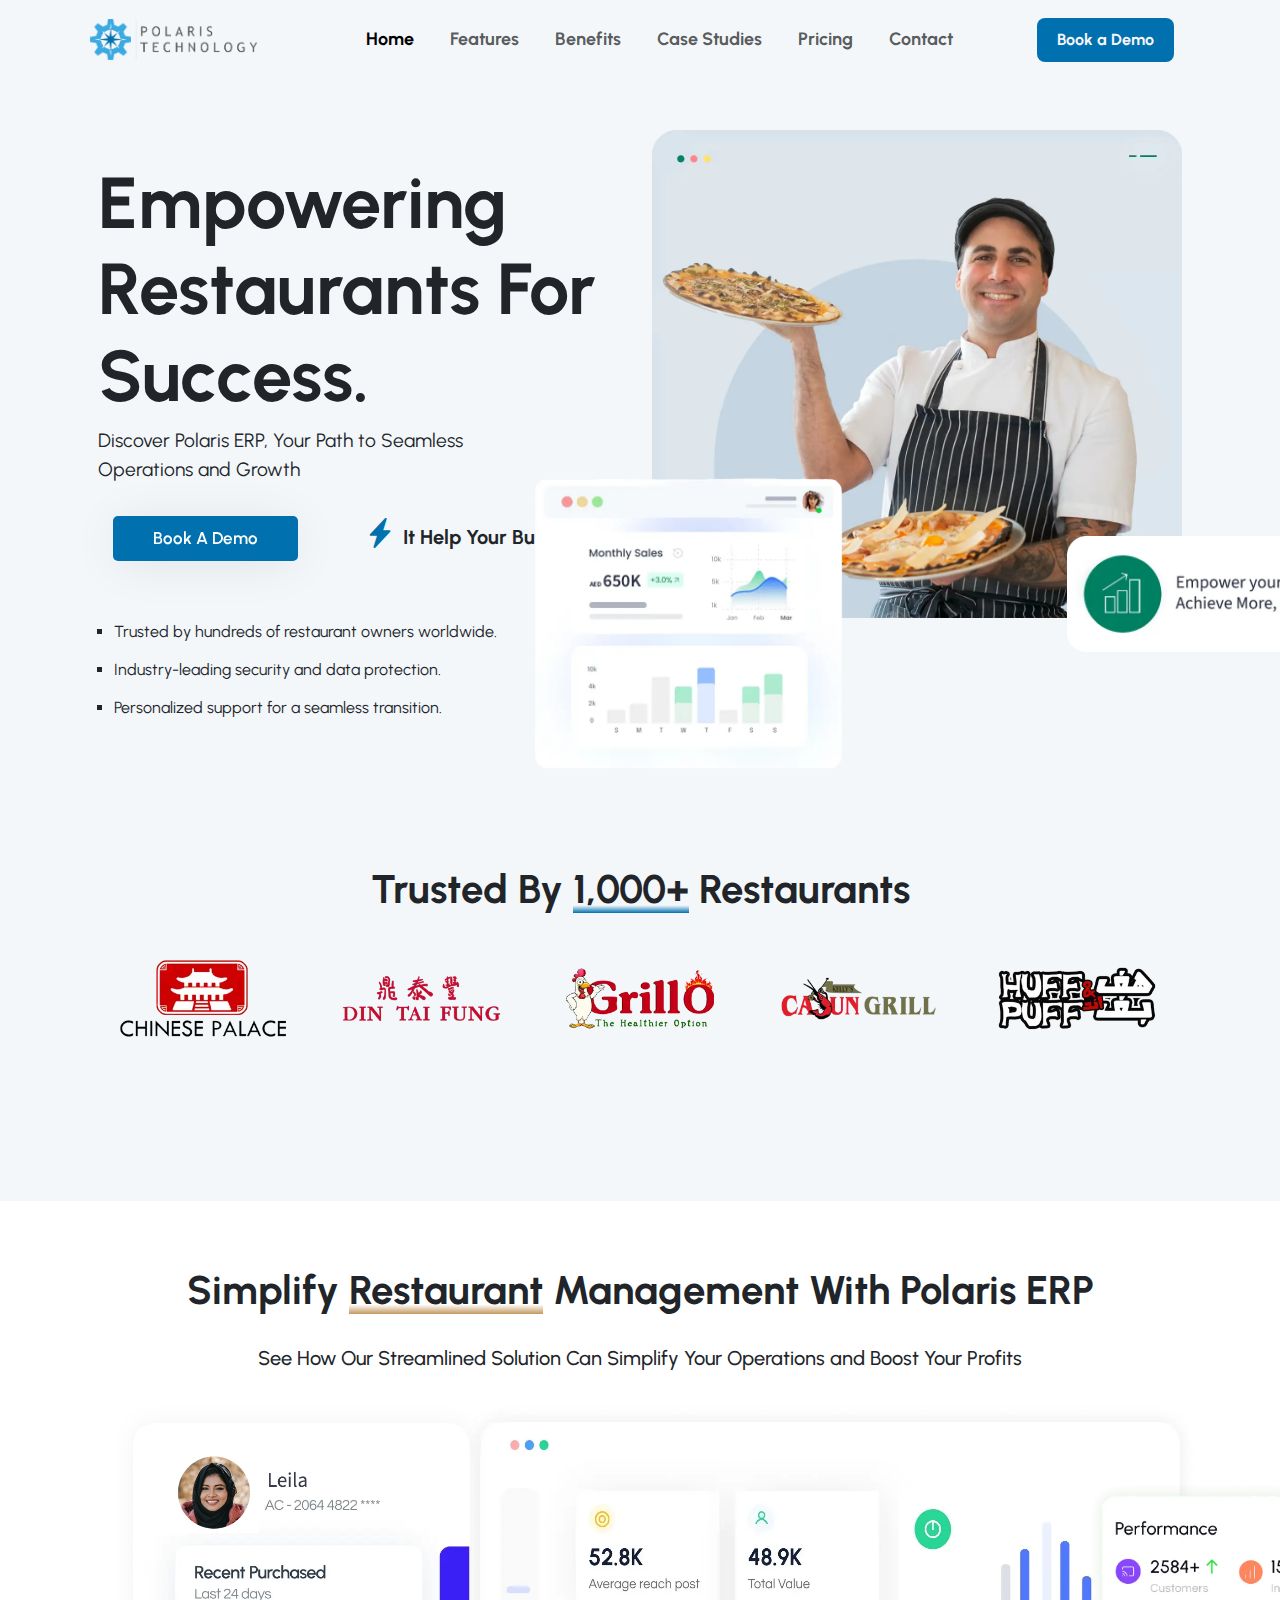
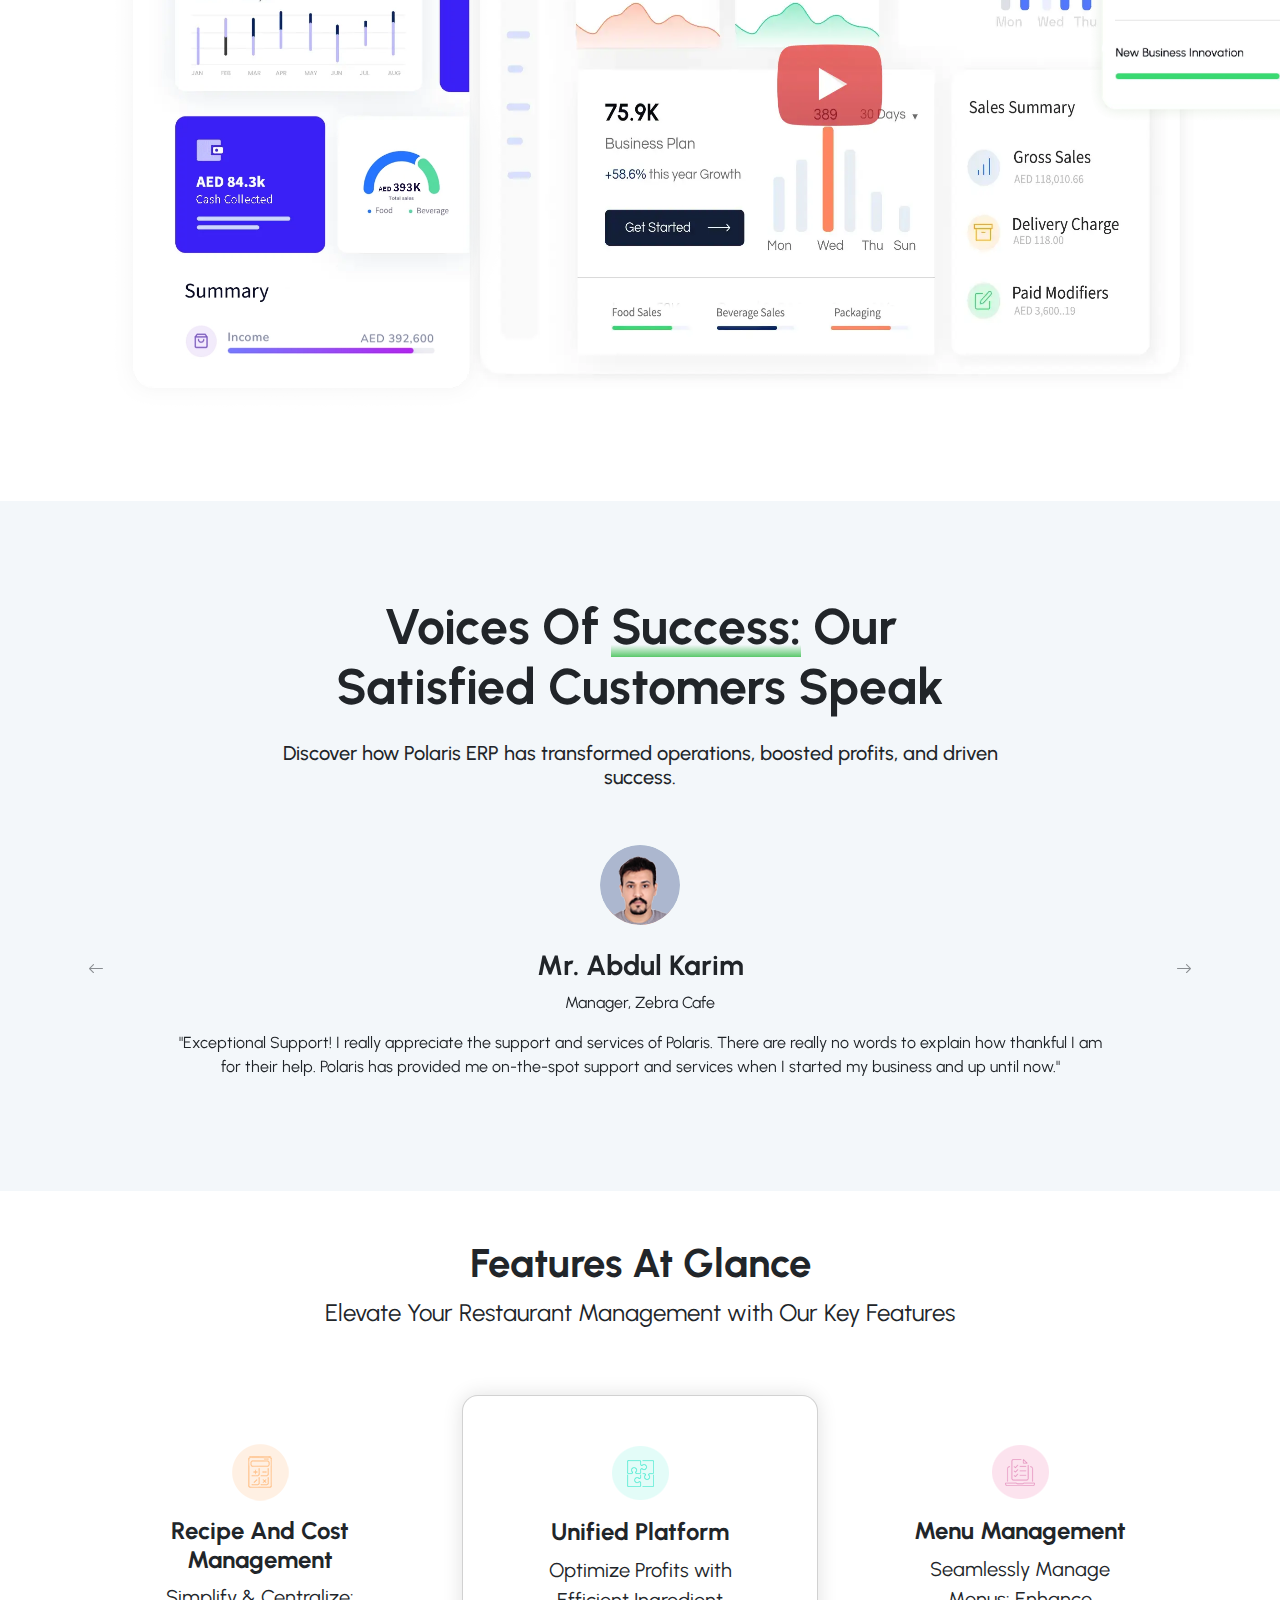
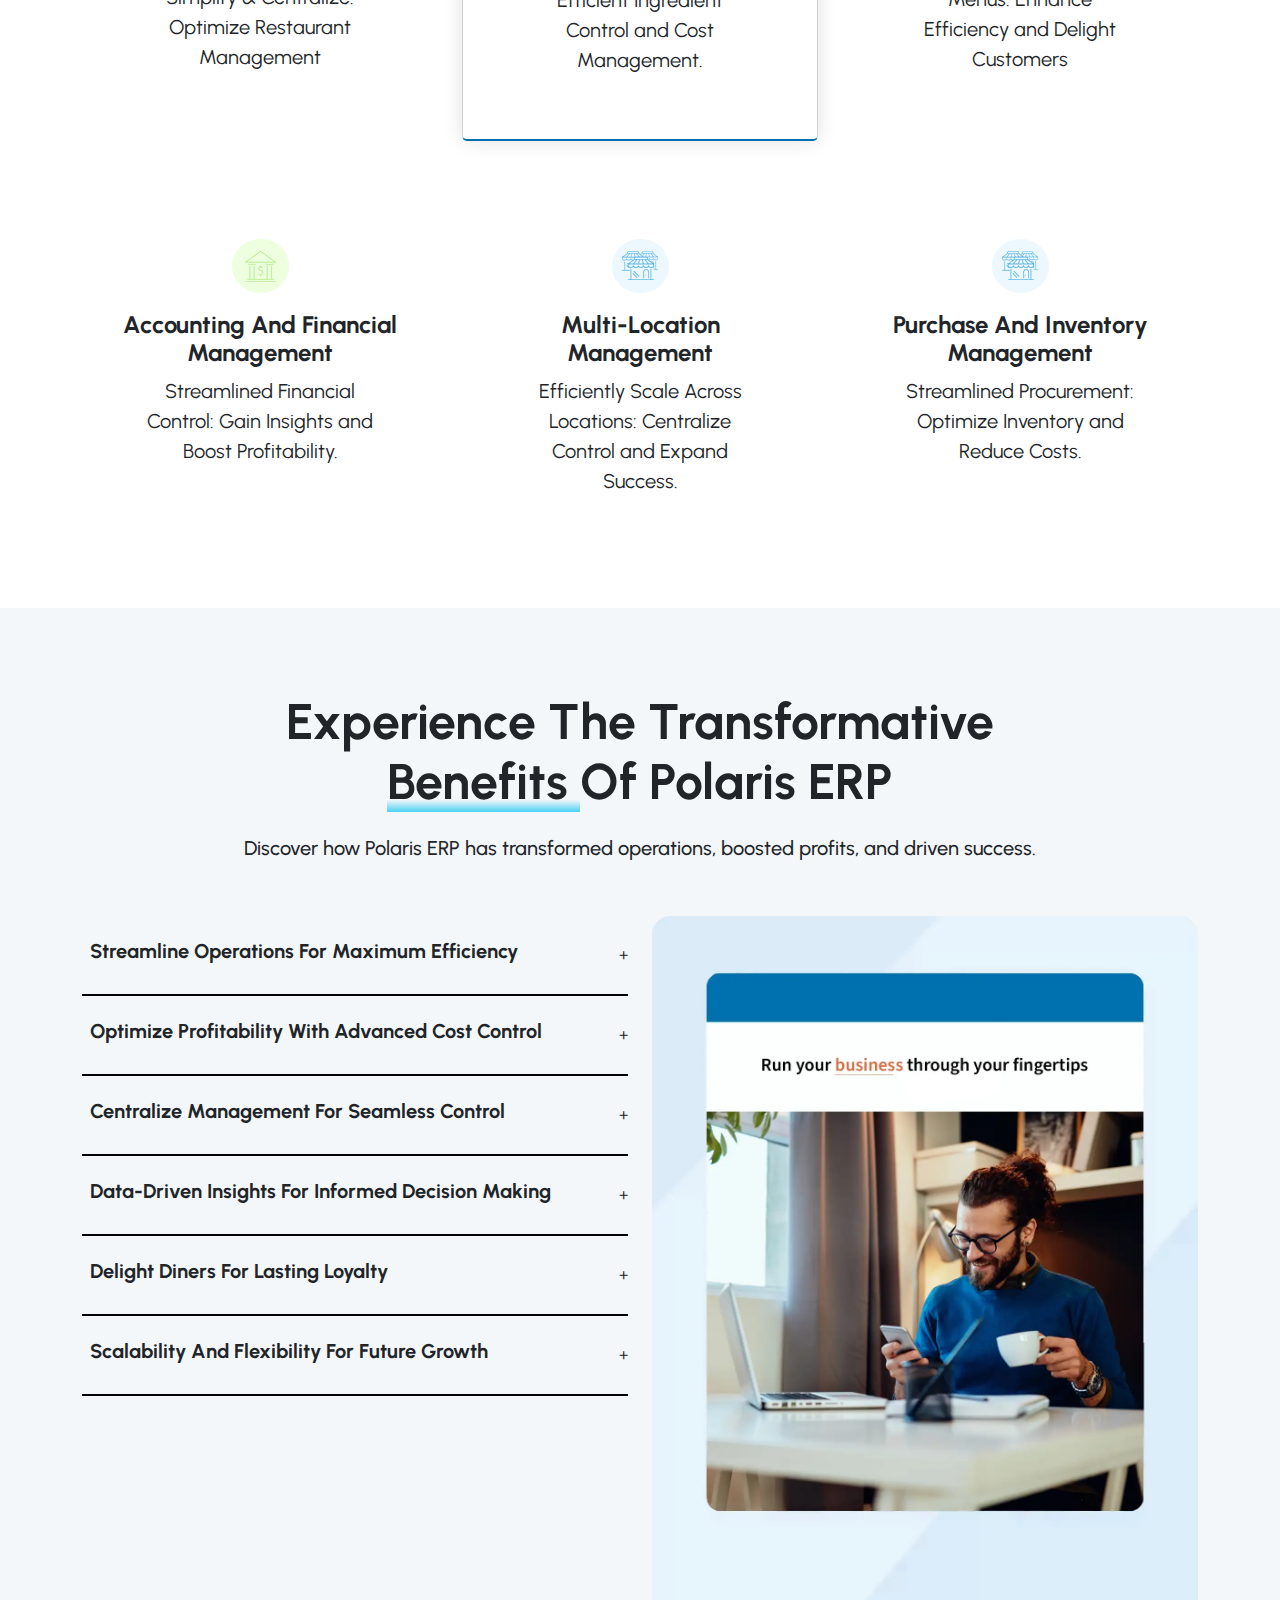
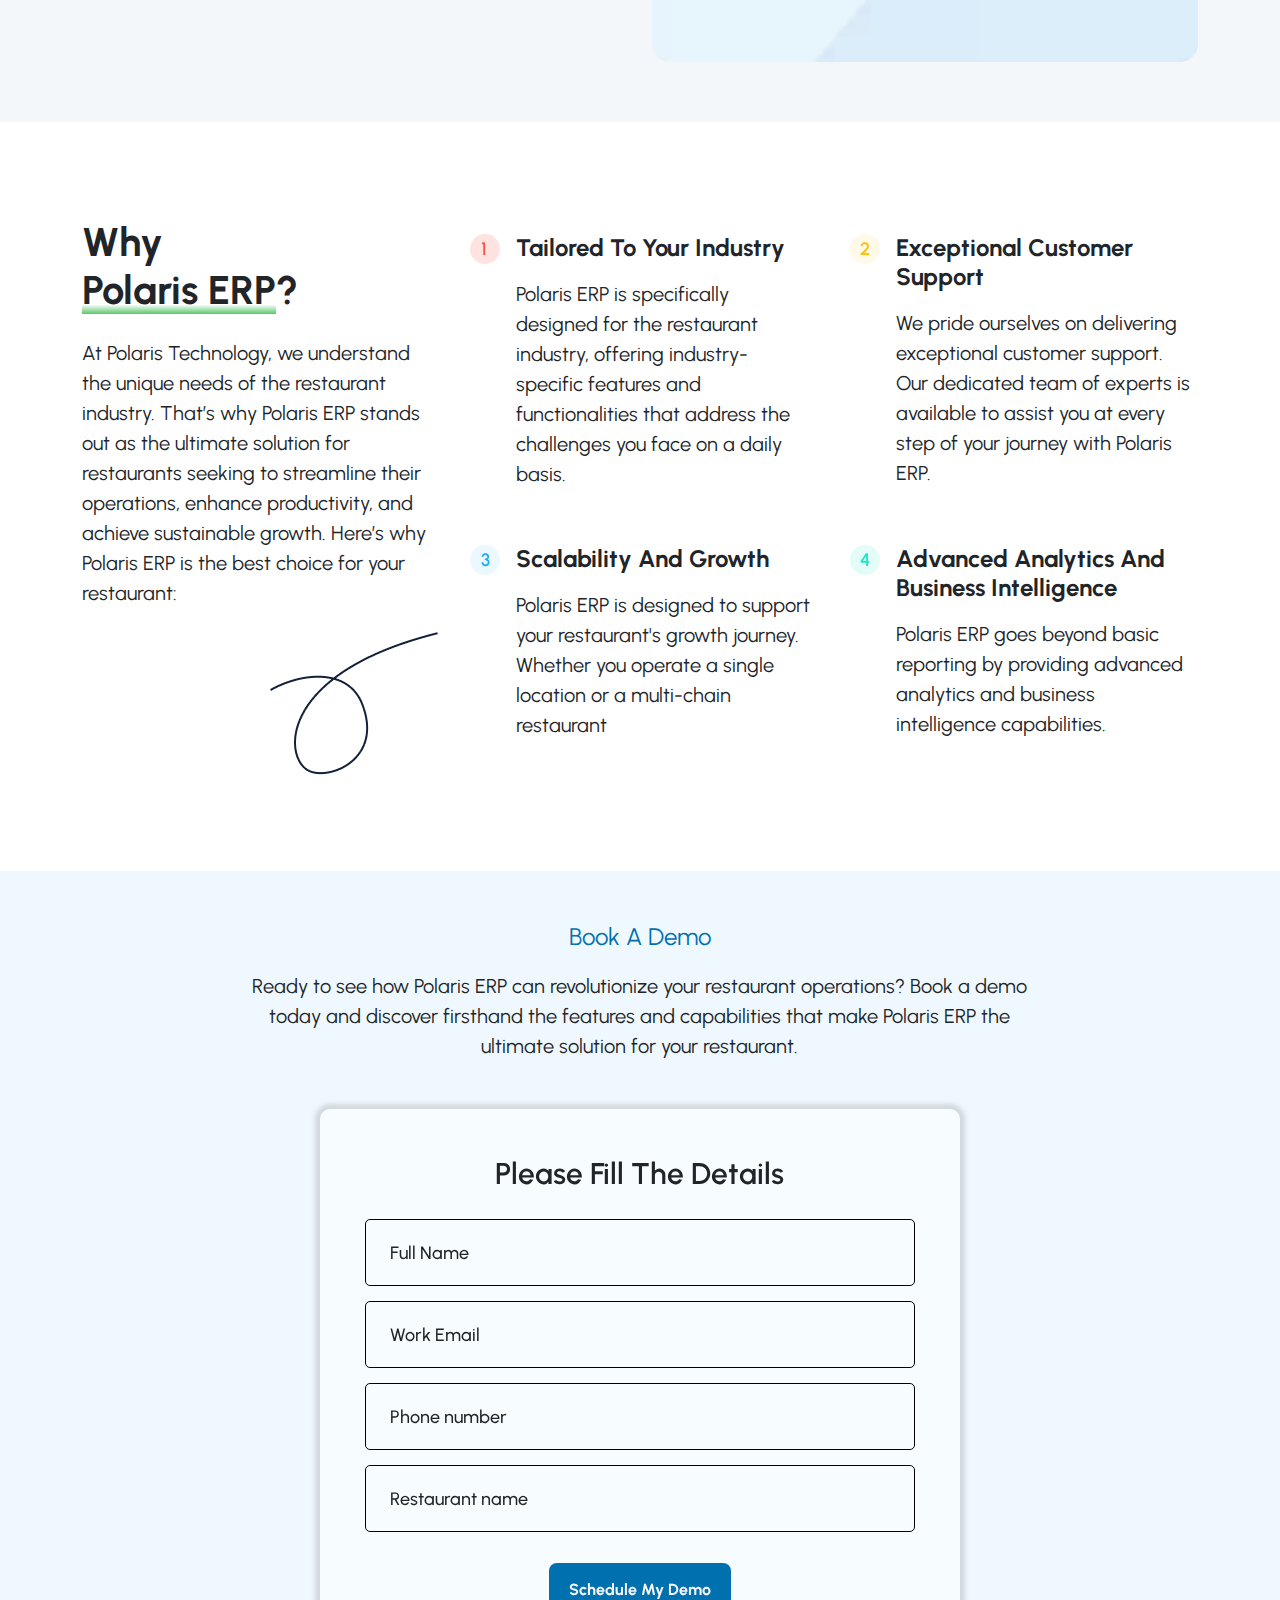
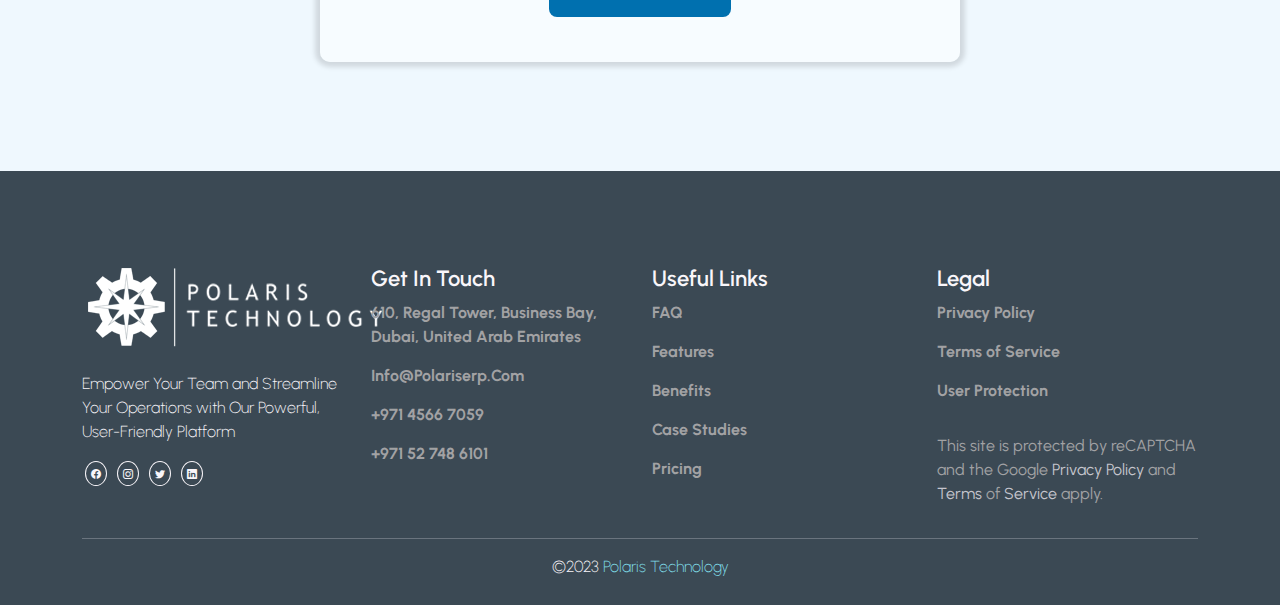
==== Index.html @ a4cfbbc4 "contact sectiom styled" ====
<!DOCTYPE html>
<html lang="en">
  <head>
    <meta charset="UTF-8" />
    <meta name="viewport" content="width=device-width, initial-scale=1.0" />
    <title>Polaris Technology</title>

    <!-- style css -->
    <link rel="stylesheet" href="css/style.css" />
  </head>
  <body>

    <div id="preloader">
      <div id="loader"></div>
    </div>
    <!-- Navbar placeholder -->
    <div id="navbar" class="sticky-top"></div>

    <!-- Home page contenct -->

    <!-- ------------------- Hero Section------------------------------ -->
    <!-- <h1 id="a475px">475px</h1>
    <h1 id="a640px">640px</h1>
    <h1 id="768px">768px</h1>
    <h1 id="1024px">1024px</h1>
    <h1 id="1288px">1288px</h1>
    <h1 id="1536px">1536px</h1> -->


    <div class="here-section">
      <div class="container">
        <div class="row p-3">
          <div class="col-sm-12 col-md-12 col-xl-6 ">
            <h1>Empowering Restaurants For Success.</h1>
            <p>
              Discover Polaris ERP, Your Path to Seamless Operations and Growth
            </p>
            <span class="hero-btn">
              <a href="/contact.html" class="btn1 btn-bottom" data-hover="Book A Demo">Book A Demo</a>
              <span
                ><i class="bi bi-lightning-charge-fill ms-5 m-2"></i
                ><span class="fw-bold fs-5">It Help Your Business</span>
              </span>
            </span>
            <ul class="hero-list">
              <li>Trusted by hundreds of restaurant owners worldwide.</li>
              <li>Industry-leading security and data protection.</li>
              <li>Personalized support for a seamless transition.</li>
            </ul>
          </div>
          <div class="col-sm-12  col-md-12 col-xl-6 position-relative">
            <span>
              <img
              id="main-hero-img"
                class="img-fluid move-on-hover-left"
                src="images/Home/home-man-arab-2-polaris.webp"
                alt="home-man-arab-2-polaris.webp"
              />
              <img
                id="sales-dashboard-img"
                class="d-none d-sm-block   move-on-hover-top"
                src="images//Home/home-page-main-slide-sales-dashbaord-polaris-technology.webp"
                alt="home-page-main-slide-sales-dashbaord-polaris-technology.webp"
              />
              <img
                id="home-page-main-slide-message"
                class="d-none d-sm-block   move-on-hover-top"
                src="/images/Home/home-page-main-slide-message-1-polaris-technology.webp"
                alt=""
              />
            </span>
          </div>
        </div>
        <!-- ------------------- HERO SECTION END------------------------------ -->

        <!-- --------------------TRUSTED BY SECTION------------------------------- -->
        <div class="container mt-5  trustedby-section">
          <div class="row mt-5">
            <h3 class="text-center fs-1 fw-bold">
              Trusted By <span class="brush-paint-blue">1,000+</span>  Restaurants
            </h3>
            <div class="container">
              <div class="partnered-section">
                <div class="partnered-images">
                  <img
                    class="partnered-image"
                    src="images/Home/chinese-palace-logo.webp"
                    alt="Image 1"
                  />
                  <img
                    class="partnered-image"
                    src="images/Home/din-tai-fung-logo.webp"
                    alt="Image 2"
                  />
                  <img
                    class="partnered-image"
                    src="images/Home/grillo-logo.webp"
                    alt="Image 3"
                  />
                  <img
                    class="partnered-image"
                    src="images/Home/kelly-cajun-logo-1.webp"
                    alt="Image 4"
                  />
                  <img
                    class="partnered-image"
                    src="images/Home/huffnpuff-logo.webp"
                    alt="Image 5"
                  />
                  <img
                    class="partnered-image"
                    src="images/Home/kelly-cajun-logo-1.webp"
                    alt="Image 6"
                  />
                  <img
                    class="partnered-image"
                    src="images/Home/panda-chinese-logo.webp"
                    alt="Image 7"
                  />
                  <img
                    class="partnered-image"
                    src="images/Home/tiger-sugar-logo-1.webp"
                    alt="Image 8"
                  />
                  <img
                    class="partnered-image"
                    src="images/Home/huffnpuff-logo.webp"
                    alt="Image 9"
                  />
                  <img
                    class="partnered-image"
                    src="images/Home/din-tai-fung-logo.webp"
                    alt="Image 10"
                  />
                  <img
                    class="partnered-image"
                    src="images/Home/chinese-palace-logo.webp"
                    alt="Image 11"
                  />
                  <img
                    class="partnered-image"
                    src="images/Home/grillo-logo.webp"
                    alt="Image 12"
                  />
                  <img
                    class="partnered-image"
                    src="images/Home/panda-chinese-logo.webp"
                    alt="Image 13"
                  />
                </div>
              </div>
            </div>
          </div>
        </div>
      </div>
    </div>

    <!-- --------------------Simplify Restaurant--------------------------------->

    <div class="simplify-section">
      <div class="container">
        <div class="row">
          <h1 class="fw-bolder text-center">
            Simplify <span class="brush-paint-red">Restaurant</span> Management With Polaris ERP
          </h1>
          <h5 class="text-center p-4">
            See How Our Streamlined Solution Can Simplify Your Operations and
            Boost Your Profits
          </h5>
          <div class="col-4 position-relative">
            <img
              class="d-none d-sm-block left-side-video move-on-hover-top"
              src="images/Home/left-side-video-dashboard-image.webp"
              alt=""
            />
          </div>
          <div class="col-sm-12 col-md-8 col-xl-8">
            <a href="https://www.youtube.com/watch?v=XbIIHecXoGc">
            <img
              class="img-fluid main-video-img"
              src="images/Home/dashboard-video-main.webp"
              alt=""
            /></a>
            <img
              class="performance-img move-on-hover-left d-none d-sm-block "
              src="images/Home/performance-screen-1.webp"
              alt=""
            />
          </div>
        </div>
      </div>
    </div>
    <!-- --------------------Simplify Restaurant END------------------------------- -->

    <!-- --------------------Voices Of Success------------------------------- -->

    <div class="container-fluid py-5 voice-section">
      <div
        class="row justify-content-center justify-content-lg-around align-items-center my-5 text-center"
      >
        <!-- Recipe And COGS Control Text  -->
        <div class="col-10 col-lg-7">
          <h1 class="text-center">
            Voices Of  <span class="brush-paint-green">Success:</span>  Our Satisfied Customers Speak
          </h1>
          <h5 class="mt-4">
            Discover how Polaris ERP has transformed operations, boosted
            profits, and driven success.
          </h5>
        </div>
        <!-- Carsousel of Customer Review  -->
        <div
          id="testimonialSlider"
          class="carousel slide mt-5"
          data-bs-ride="carousel"
        >
          <div class="carousel-inner">
            <div class="carousel-item active">
              <div class="testimonial">
                <div class="testimonial-image mb-4">
                  <img
                    src="images/Mr.-Abdul-Karim.png"
                    class="rounded-circle"
                    alt="Testimonial 1"
                  />
                </div>
                <div class="testimonial-content">
                  <h3 class="fw-bold fs-3">Mr. Abdul Karim</h3>
                  <p>Manager, Zebra Cafe</p>
                  <p class="mx-auto w-75">
                    "Exceptional Support! I really appreciate the support and
                    services of Polaris. There are really no words to explain
                    how thankful I am for their help. Polaris has provided me
                    on-the-spot support and services when I started my business
                    and up until now."
                  </p>
                </div>
              </div>
            </div>
            <div class="carousel-item">
              <div class="testimonial">
                <div class="testimonial-image mb-4">
                  <img
                    src="images/Mr.-Adem-Arici.png"
                    class="rounded-circle"
                    alt="Testimonial 1"
                  />
                </div>
                <div class="testimonial-content">
                  <h1 class="fw-bold fs-3">Mr. Adem Arici</h1>
                  <p>Managing Director, The Qasab Turkish Cuisine</p>
                  <p class="mx-auto w-75">
                    Transformed from bad to excellent! Our restaurant had severe
                    management issues, prompting staff complaints. After
                    contacting Polaris, they introduced Polaris ERP. Currently,
                    operations run smoothly, and we're extremely satisfied. I
                    wholeheartedly endorse Polaris ERP for restaurant solutions.
                  </p>
                </div>
              </div>
            </div>
            <div class="carousel-item">
              <div class="testimonial">
                <div class="testimonial-image mb-4">
                  <img
                    src="images/Mr.-Madhan-Saminathan.png"
                    class="rounded-circle"
                    alt="Testimonial 1"
                  />
                </div>
                <div class="testimonial-content">
                  <h3 class="fw-bold fs-3">Mr. Madhan Saminathan</h3>
                  <p>Director, Meenatshi Chettinadu Restaurant</p>
                  <p class="mx-auto w-75">
                    Transformed from bad to excellent! Our restaurant had severe
                    management issues, prompting staff complaints. After
                    contacting Polaris, they introduced Polaris ERP. Currently,
                    operations run smoothly, and we're extremely satisfied. I
                    wholeheartedly endorse Polaris ERP for restaurant solutions.
                  </p>
                </div>
              </div>
            </div>
          </div>
          <button
            class="carousel-control-prev"
            type="button"
            data-bs-target="#testimonialSlider"
            data-bs-slide="prev"
          >
            <span aria-hidden="true"
              ><i class="bi bi-arrow-left text-dark"></i
            ></span>
            <span class="visually-hidden">Previous</span>
          </button>
          <button
            class="carousel-control-next"
            type="button"
            data-bs-target="#testimonialSlider"
            data-bs-slide="next"
          >
            <span aria-hidden="true"
              ><i class="bi bi-arrow-right text-dark"></i
            ></span>
            <span class="visually-hidden">Next</span>
          </button>

          <!-- <ol class="carousel-indicators">
            <li data-bs-target="#testimonialSlider" data-bs-slide-to="0" class="active"></li>
            <li data-bs-target="#testimonialSlider" data-bs-slide-to="1"></li>
            <li data-bs-target="#testimonialSlider" data-bs-slide-to="2"></li>
          </ol> -->
        </div>
      </div>
    </div>

    <!-- --------------------Voices Of Success END------------------------------- -->

    <!-- ---------Features At Glance----------- -->
    <div class="featured-section my-5">
      <div class="container">
        <div class="row gy-5 justify-content-center">
          <div class="col-12">
            <h1 class="text-center fw-bold">Features At Glance</h1>
            <p class="text-center fs-4">
              Elevate Your Restaurant Management with Our Key Features
            </p>
          </div>
          <div class="col-12 col-lg-4">
            <div class="card text-center px-2 py-5 border-0 hover-card h-100">
              <div>
                <img
                  src="images/Home/recipe-and-cost-management-1.png"
                  alt=""
                  class="img-fluid Card-img-hover"
                />
              </div>
              <div class="card-body">
                <h4 class="card-title fw-bold">Recipe And Cost Management</h4>
                <p class="card-text fs-5 w-75 mx-auto">
                  Simplify & Centralize: Optimize Restaurant Management
                </p>
              </div>
            </div>
          </div>
          <div class="col-12 col-lg-4">
            <div class="card text-center px-2 py-5 hover-card-active h-100">
              <div class="text-center">
                <img
                  src="images/Home/unified-platform.png"
                  alt=""
                  class="img-fluid Card-img-hover"
                />
              </div>
              <div class="card-body">
                <h4 class="card-title fw-bold">Unified Platform</h4>
                <p class="card-text fs-5 w-75 mx-auto">
                  Optimize Profits with Efficient Ingredient Control and Cost
                  Management.
                </p>
              </div>
            </div>
          </div>
          <div class="col-12 col-lg-4">
            <div class="card text-center px-2 py-5 border-0 hover-card h-100">
              <div class="text-center">
                <img
                  src="images/Home/menu-management.png"
                  alt=""
                  class="img-fluid Card-img-hover"
                />
              </div>
              <div class="card-body">
                <h4 class="card-title fw-bold">Menu Management</h4>
                <p class="card-text fs-5 w-75 mx-auto">
                  Seamlessly Manage Menus: Enhance Efficiency and Delight
                  Customers
                </p>
              </div>
            </div>
          </div>
          <div class="col-12 col-lg-4">
            <div class="card text-center px-2 py-5 border-0 hover-card h-100">
              <div class="text-center">
                <img
                  src="images/Home/accounting-and-financial-management.png"
                  alt=""
                  class="img-fluid Card-img-hover"
                />
              </div>
              <div class="card-body">
                <h4 class="card-title fw-bold">
                  Accounting And Financial Management
                </h4>
                <p class="card-text fs-5 w-75 mx-auto">
                  Streamlined Financial Control: Gain Insights and Boost
                  Profitability.
                </p>
              </div>
            </div>
          </div>
          <div class="col-12 col-lg-4">
            <div class="card text-center px-2 py-5 border-0 hover-card h-100">
              <div class="text-center">
                <img
                  src="images/Home/multi-location-management.png"
                  alt=""
                  class="img-fluid Card-img-hover"
                />
              </div>
              <div class="card-body">
                <h4 class="card-title fw-bold">Multi-Location Management</h4>
                <p class="card-text fs-5 w-75 mx-auto">
                  Efficiently Scale Across Locations: Centralize Control and
                  Expand Success.
                </p>
              </div>
            </div>
          </div>
          <div class="col-12 col-lg-4">
            <div class="card text-center px-2 py-5 border-0 hover-card h-100">
              <div class="text-center">
                <img
                  src="images/Home/multi-location-management.png"
                  alt=""
                  class="img-fluid Card-img-hover"
                />
              </div>
              <div class="card-body">
                <h4 class="card-title fw-bold">Purchase And Inventory Management</h4>
                <p class="card-text fs-5 w-75 mx-auto">
                  Streamlined Procurement: Optimize Inventory and Reduce Costs.
                </p>
              </div>
            </div>
          </div>
        </div>
      </div>
    </div>
    <!-- ---------Features At Glance END----------- -->

    <!-- ---------Experience The Transformative ----------- -->
    <div class="exprience">
      <div class="container">
        <div class="row">
          <h1 class="text-center p-4">
            Experience The Transformative <span class="brush-paint-sky">Benefits </span> Of Polaris ERP
          </h1>
          <h5 class="text-center pb-5">
            Discover how Polaris ERP has transformed operations, boosted
            profits, and driven success.
          </h5>
          <div class="col-xs-12 col-md-6">
            <div class="faq">
              <div class="faq-item">
                <div class="faq-question">
                  <h5 class="question-text fw-bold p-2">
                    Streamline Operations For Maximum Efficiency
                  </h5>
                  <span class="icon plus-icon"></span>
                </div>
                <div class="faq-answer">
                  Effortlessly manage orders, inventory, and staffing, reducing manual tasks and maximizing operational efficiency. Focus on what matters most – delivering exceptional dining experiences.
                </div>
              </div>
            </div>

            <div class="faq">
              <div class="faq-item">
                <div class="faq-question">
                  <h5 class="question-text fw-bold  p-2">
                    Optimize Profitability With Advanced Cost Control
                  </h5>
                  <span class="icon plus-icon"></span>
                </div>
                <div class="faq-answer">
                  Take control of your costs with precision. Analyze ingredient expenses, track inventory levels, and adjust pricing strategies to increase profitability and drive financial success.
                </div>
              </div>
            </div>

            <div class="faq">
              <div class="faq-item">
                <div class="faq-question">
                  <h5 class="question-text fw-bold  p-2">
                    Centralize Management For Seamless Control
                  </h5>
                  <span class="icon plus-icon"></span>
                </div>
                <div class="faq-answer">
                  Enjoy centralized control over multiple restaurant locations, from menu updates to pricing adjustments. Streamline workflows, improve communication, and ensure consistency across your brand.
                </div>
              </div>
            </div>

            <div class="faq">
              <div class="faq-item">
                <div class="faq-question">
                  <h5 class="question-text fw-bold  p-2">
                    Data-Driven Insights For Informed Decision Making
                  </h5>
                  <span class="icon plus-icon"></span>
                </div>
                <div class="faq-answer">
                  Leverage powerful analytics and real-time reporting to gain deep insights into your restaurant’s performance. Make informed decisions, identify trends, and seize new growth opportunities.
                </div>
              </div>
            </div>

            <div class="faq">
              <div class="faq-item">
                <div class="faq-question">
                  <h5 class="question-text fw-bold  p-2">
                    Delight Diners For Lasting Loyalty
                  </h5>
                  <span class="icon plus-icon"></span>
                </div>
                <div class="faq-answer">
                  Deliver personalized experiences that keep customers coming back. Capture preferences, manage reservations, and engage diners with targeted promotions, leading to increased loyalty and satisfaction.
                </div>
              </div>
            </div>

            <div class="faq">
              <div class="faq-item">
                <div class="faq-question">
                  <h5 class="question-text fw-bold  p-2">
                    Scalability And Flexibility For Future Growth
                  </h5>
                  <span class="icon plus-icon"></span>
                </div>
                <div class="faq-answer">
                  Grow your restaurant business with ease. Scale effortlessly, whether adding new locations or expanding menus. Adapt to changing industry trends and customer demands without missing a beat.
                </div>
              </div>
            </div>
            </div>
            <div class="col-sx-12 col-md-6">
              <img class="img-fluid move-on-hover-left faq-img" src="images//Home//business-man-with-mobile-in-hand.webp" alt="">
            </div>
          </div>
        </div>
      </div>
    </div>

    <!-- ---------Experience The Transformative END----------- -->


    <!-- ---------Experience The Transformative END----------- -->


    <!-- ---------Why Polaris ERP Starts----------- -->

<div class="container-fluid">
  <div class="container py-5">
    <div class="row my-5 justify-content-center text-center text-md-start">
      
        <div class="col-lg-4 col-12">
          <h1 class="fw-bolder">
            Why <br><span class="brush-paint-green text-nowrap">Polaris ERP</span>?
          </h1>
          <p class="fs-5 my-4">
            At Polaris Technology, we understand the unique needs of the restaurant industry.
             That’s why Polaris ERP stands out as the ultimate solution for restaurants seeking
              to streamline their operations, enhance productivity, and achieve sustainable growth.
               Here’s why Polaris ERP is the best choice for your restaurant:
          </p>
          <img src="images/Home/Vector-593.png" class="float-end d-none d-sm-block "/>
       
        </div>

      <div class="col-lg-8 col-12">
        <div class="row gy-4 justify-content-md-center">
          <div class="col-lg-6 col-md-7 col-12">
            <div class="d-md-flex d-block justify-content-lg-between">
              <div class="mx-2 my-3">
                <img src="images/number1.png" alt="no1">
              </div>
              <div class="mx-2">
                <h4 class="my-3 fw-bold">Tailored To Your Industry</h4>
                <p class="fs-5">Polaris ERP is specifically designed for the restaurant industry,
                   offering industry-specific features and functionalities that address
                    the challenges you face on a daily basis.
                  </p>
              </div>
            </div>
          </div>
          <div class="col-lg-6 col-md-7 col-12">
            <div class="d-md-flex d-block justify-content-lg-between">
              <div class="mx-2 my-3">
                <img src="images/number2.png" alt="no2">
              </div>
              <div class="mx-2">
                <h4 class="my-3 fw-bold">Exceptional Customer Support</h4>
                <p class="fs-5">We pride ourselves on delivering exceptional customer support.
                   Our dedicated team of experts is available to assist you at every step of your journey with Polaris ERP.
                  </p>
              </div>
            </div>
          </div>
          <div class="col-lg-6 col-md-7 col-12">
            <div class="d-md-flex d-block justify-content-lg-between">
              <div class="mx-2 my-3">
                <img src="images/number-3.png" alt="no1">
              </div>
              <div class="mx-2">
                <h4 class="my-3 fw-bold">Scalability And Growth
                </h4>
                <p class="fs-5">Polaris ERP is designed to support your restaurant's growth journey.
                   Whether you operate a single location or a multi-chain restaurant
                  </p>
              </div>
            </div>
          </div>
          <div class="col-lg-6 col-md-7 col-12">
            <div class="d-md-flex d-block justify-content-lg-between">
              <div class="mx-2 my-3">
                <img src="images/number4.png" alt="no1">
              </div>
              <div class="mx-2">
                <h4 class="my-3 fw-bold">Advanced Analytics And Business Intelligence</h4>
                <p class="fs-5">Polaris ERP goes beyond basic reporting by providing advanced analytics and business intelligence capabilities.
                  </p>
              </div>
            </div>
          </div>
        </div>
      </div>
    </div>
  </div>

</div>
    
    <!-- ---------Why Polaris ERP END----------- -->

    <!-- Contact Form Starts -->
    <div class="contact-section">
      
        <div class="col-10 mx-auto">
          <div class="row">
            <p class="text-center fs-4 mt-5 book-a-demo">Book A Demo</p>
            <div class="col">
              <p class="text-center fs-5 text-dark w-75 mx-auto mb-5">Ready to see how Polaris ERP can revolutionize your restaurant operations? Book a demo today and discover firsthand the features and capabilities that make Polaris ERP the ultimate solution for your restaurant.</p>
              <div class="form-main">
                <div class="main-wrapper">
                  <h2 class="form-head">Please Fill The Details </h2>
                  <form class="form-wrapper">
                    <div class="form-card">
                      <input
                        class="form-input"
                        type="text"
                        name="full_name"
                        required="required"
                      />
                      <label class="form-label" for="full_name">Full Name</label>
                    </div>
          
                    <div class="form-card">
                      <input
                        class="form-input"
                        type="email"
                        name="email"
                        required="required"
                      />
                      <label class="form-label" for="email">Work Email</label>
                    </div>
          
                    <div class="form-card">
                      <input
                        class="form-input"
                        type="number"
                        name="phone_number"
                        required="required"
                      />
                      <label class="form-label" for="phone_number">Phone number</label>
                    </div>

                    <div class="form-card">
                      <input
                        class="form-input"
                        type="text"
                        name="phone_number"
                        required="required"
                      />
                      <label class="form-label" for="phone_number">Restaurant name</label>
                    </div>
                    <button class="btn-send">Schedule My Demo</button>
                
                  </form>
                </div>
              </div>


          
          </div>
        </div>
      </div>
    </div>
    
    <!-- Contact Form Ends -->


    <!-- Foooter placeholder -->
    <div id="footer"></div>
    <!-- common navbar and footer -->
    <script>
      function loadCommonContent() {
        fetch("navbar.html")
          .then((response) => response.text())
          .then((data) => {
            document.getElementById("navbar").innerHTML = data;
          });

        fetch("footer.html")
          .then((response) => response.text())
          .then((data) => {
            document.getElementById("footer").innerHTML = data;
          });
      }

      loadCommonContent();
      // preloader
      window.addEventListener('load', function () {
  const preloader = document.getElementById('preloader');
  preloader.style.display = 'none';
});

    </script>
    <script src="js/script.js"></script>
     <!-- Boostrap js CND  -->
    <script src="https://cdn.jsdelivr.net/npm/bootstrap@5.2.3/dist/js/bootstrap.bundle.min.js"></script>
  </body>
</html>
---- css/style.css ----
* {
    margin: 0px;
    padding: 0px;
    box-sizing: border-box;
    font-family: 'Urbanist', sans-serif;
}

/* Boiler  */
:root {
    ----bg-white-blue: #f3f7fa;
    --primary-blue: #f3f7fa;
    --secondry-blue: #0070AF;
    --bg-white:#ffffff;
    --bg-primary-blue:#ecf4f7;
    --bg-secondry-white:#f6f6f6;
    --bg-white:#f9f6fa;
    --bg-dim-white:#fff;
    --light-dark:#3b4954;
    --heading-color:#141F39;
    --heading-white-color:#f9f6fa;
    --para-color:#4f4f4f;
    --bg-white: #f9f6fa;
    --light-dark: #3b4954;
    --heading-color: #141F39;
    --heading-white-color: #f9f6fa;
    --para-color: #4f4f4f;
    --second-primary-blue: background-image: linear-gradient(180deg, #F3F7FA 40%, #E1F0FE00 89%);
    --underline-pink: #f3cdbd;
    --underline-yellow: #f9d415;
    --underline-primary-green: #9ae8a5;
    --underline-secondry-green: #c9ffc8;
    --underline-blue-primary: #80DEE9;
    --orange-check:#ff855f;
    --red-gradient-text: linear-gradient(to right, #cf5b67 0%, #CE9B9B 100%);
    --color_gray: #515151;
    --color_black: #000;

}

/* btn-effect  */
.btn1 {
    display: inline-block;
    position: relative;
    text-decoration: none;
    font-size: 17px;
    font-weight: 600;
    padding: 10px 40px;
    text-align: center;
    background: #0070AF;
    color: #ffffff;
    border-radius: 5px;
    perspective: 300px;
    margin: 15px;
    box-shadow: 0 4px 50px -5px rgba(0, 0, 0, 0.1);
    &::before {
      content: attr(data-hover);
      position: absolute;
      top: 0;
      left: 0;
      right: 0;
      bottom: 0;
      background: #0070AF;
      color: hsl(0, 0%, 100%);
      font-size: 17px;
      font-weight: 600;
      padding: 10px 40px;
      border-radius: 5px;
      transform-style: preserve-3d;
      transition: 200ms opacity, 500ms transform;
      perspective: 300px;
      opacity: 0;
    }
    &:hover {
      &::before {
        opacity: 1;
      }
    }
  }
  
  .btn-bottom {
    &::before {
      transform: rotateX(-180deg) translateZ(30px);
    }
    &:hover,
    &:active {
      &::before {
        transform: rotateY(0deg);
      }
    }
  }


  /* Underline  */

  .brush-paint-blue {
    background: linear-gradient(180deg, #ffffff00 84%, #0070af 100%, #311b1d8f 29%, transparent 28%)
   
  }

  .brush-paint-red {
    background: linear-gradient(180deg, #ffffff00 80%, #c4985e 100%, #311b1d8f 29%, transparent 28%)
   
  }
  .brush-paint-green {
    background: linear-gradient(180deg, #ffffff00 80%, #59c86a 100%, #311b1d8f 29%, transparent 28%)
   
  }
  .brush-paint-sky {
    background: linear-gradient(180deg, #ffffff00 80%, #49d1f3 100%, #311b1d8f 29%, transparent 28%)
   
  }
  .brush-paint-yellow {
    background: linear-gradient(180deg, #ffffff00 80%, #f9d415 100%, #311b1d8f 29%, transparent 28%)
   
  }
  
  /* image animation  */
.move-on-hover-left {
    transition: transform 0.3s ease;
  }
  
  .move-on-hover-left:hover {
    transform: translateX(10px) translateY(-10px);
  }
  .move-on-hover-top {
    transition: transform 0.3s ease;
  }
  
  .move-on-hover-top:hover {
    transform: translateX(0) translateY(-20px)
  }

  /* sticky-navbar animation  */
  .sticky-nav {
    position: fixed;
    top: -100px; /* Initially position above the viewport */
    left: 0;
    right: 0;
    background-color: #f3f7fa;
    transition: top 0.3s ease; /* Add a smooth transition effect */
    z-index: 1000;
}
  /* --------------------------------Universal end ------------------- */

/* Features CSS  start */
.happy-chef-container {
    top: 0;
    left: 10rem;
}

.happy-chef-img {
    width: 100px;
    height: 100px;
}

.start-80 {
    left: 30rem;
}

.bg-color-lightblue {
    background-color: #ECF4F7;
}

.z-index-5 {
    z-index: 5;
}

/* ---------------Home Page styling start---------------- */

/* Hero section */
.here-section{
    padding: 35px 15px 20px 15px;
    background-color: #f3f7fa;
}

.here-section h1{
    margin-top: 30px;
    font-size: 4.5rem;
    font-weight: bolder;
}
.here-section p{
    width: 80%;
    font-size: 1.2rem;
    
}
.book-a-demo-btn{
    padding: 10px 20px;
    font-weight: bolder;
    color: var(--heading-white-color);
    background-color: var(--secondry-blue);
    border: none;
    border-radius: 8px;
}
.bi-lightning-charge-fill{
    font-size: 30px;
    font-weight: bolder;
    color: var(--secondry-blue);
}

.hero-list {
    margin: 41px 0px 0px -16px;
}
.hero-list li{
    margin: 8px 0px 0px 0px;
    padding: 3px 0px;
    list-style-type: square;
}

#sales-dashboard-img{
  height: 300px;
  z-index: 3;
  position: absolute;
  top: 345px;
  left: -108px;
}

#home-page-main-slide-message{
    width: 310px;
    z-index: 3;
    position: absolute;
    top: 406px;
    left: 427px
}


/* trusted slider  */
.trustedby-section{
  padding-top: 30px;
}
.partnered-section {
  margin-top: 10px;
    height: 250px;
    overflow: hidden;
    position: relative;
  }

  .partnered-images {
    display: flex;
    transition: transform 0.5s;
  }

  .partnered-image {
    width: 20%;
    flex-shrink: 0;
    padding: 20px;
  }

 
  /* Simplify Restaurant */
.simplify-section{
    height: 900px;
    padding: 65px 15px 20px 15px;
}

.simplify-section .left-side-video{
   height: 50%;
   margin-left: 30px;
  
}
.simplify-section .main-video-img{
    height: 50%;
}
.simplify-section .performance-img{
    height: 20%;
    z-index: 99;
    position: relative;
    bottom: 528px;
    left: 625px;
}
  /* Voices Of Success  Restaurant */

  .voice-section{
    background-color: #f3f7fa;
  }

 .voice-section .voice-section{
    margin-top: 10px !important;
 }


 .voice-section h1{
    font-weight: bolder;
    font-size: 50px;
 }


 /* ------Features At Glance-------- */
 .hover-card:hover {
    /* border: 0px 0px 0px 2px solid blue; */
    border-bottom: 2px solid var(--secondry-blue) !important;
    box-shadow: 0px 0px 20px 0px rgba(0, 0, 0, 0.12);
  }

  .hover-card-active {
    border-bottom: 2px solid var(--secondry-blue) !important;
    box-shadow: 0px 0px 20px 0px rgba(0, 0, 0, 0.12);
  }

  .featured-section .card {
    border-radius: 1rem 1rem 5px 5px !important;
  }
  .Card-img-hover{
transform: scale(1);
  }
  .Card-img-hover:hover {
    transform: scale(1.2);
    transition: transform 0.6s ease-in-out;
  }


/* Experience The Transformative  */
.exprience{
    padding: 60px 0px;
    background-color: #f3f7fa;
}
.exprience h1{
    width: 70%;
    margin: auto;
    font-weight: bolder;
    font-size: 50px;
 }

 /* Faq's   */
 .faq-item {
    border-bottom: 2px solid black;
    padding: 15px 0;
  }
  
  .faq-question {
    display: flex;
    justify-content: space-between;
    align-items: center;
    cursor: pointer;
  }

  .plus-icon::before {
    content: "+";
  }
  
  .minus-icon::before {
    content: "-";
  }
  

  .question-text {
    margin-right: 30px;
  }
  
  .faq-answer {
    display: none;
    padding-top: 10px;
  }



  
 /* peloader  */
 #preloader {
    position: fixed;
    top: 0;
    left: 0;
    width: 100%;
    height: 100%;
    background-color: #ffffff; /* Preloader background color */
    display: flex;
    justify-content: center;
    align-items: center;
    z-index: 9999;
  }
  
  #loader {
    border: 4px solid #f3f3f3; /* Loader color */
    border-top: 4px solid #3498db; /* Loader color */
    border-radius: 50%;
    width: 40px;
    height: 40px;
    animation: spin 1s linear infinite;
    
  }
  
  @keyframes spin {
    0% { transform: rotate(0deg); }
    100% { transform: rotate(360deg); }
  }
  
/* Contact Form CSS Starts */


.contact-section{
  background: #e7f5fdaf;
  
   
  background-size: cover;
  min-height: 100vh;
}

.book-a-demo{
  color: var(--secondry-blue)
}

.btn-send {
  margin-top: 1rem;
  padding: 15px 20px;
  font-weight: bolder;
  color: var(--heading-white-color);
  background-color: var(--secondry-blue);
  border: none;
  border-radius: 8px;
}

.btn-hero-demo{
  padding: 10px 20px;
  font-weight: bolder;
  color: var(--heading-white-color);
  background-color: var(--secondry-blue);
  border: none;
  border-radius: 8px;
}


.form-main {
 
  display: flex;
  flex-direction: column;
  align-items: center;
  justify-content: center;
  .main-wrapper {
    border-radius: 10px;
    padding: 45px;
    width: 60%;
    box-shadow: 0 0 5px 5px #00000020;
    backdrop-filter: blur(5px);
    background-color: #ffffff85;
    @media screen and (max-width: 991px) {
      width: 70%;
    }
    @media screen and (max-width: 767px) {
      width: 90%;
    }
    .form-head {
      font-size: 30px;
      line-height: 40px;
      font-weight: 600;
      text-align: center;
      margin: 0px 0 25px;
    }
    .form-wrapper {
      display: flex;
      align-items: center;
      justify-content: center;
      flex-direction: column;
      gap: 15px;
      .form-card {
        position: relative;
        width: 100%;

        .form-input {
          padding: 20px 25px 15px;
          width: 100%;
          border: 1px solid var(--color_black);
          border-radius: 5px;
          background: transparent;
          outline: none;
          font-size: 20px;
          line-height: 30px;
          font-weight: 400;
              box-sizing: border-box;

          &:valid,
          &:focus {
            border: 1px solid var(--color_gray);
          }

          &:valid ~ .form-label,
          &:focus ~ .form-label {
            color: var(--color_gray);
            top: 30%;
            transform: translateY(-70%);
            font-size: 13px;
            line-height: 23px;
          }

          &:-webkit-autofill,
          &:-webkit-autofill:hover,
          &:-webkit-autofill:focus,
          &:-webkit-autofill:active {
            transition: background-color 9999s ease-in-out 0s;
          }
         
        }

        .form-label {
          position: absolute;
          left: 25px;
          top: 50%;
          transform: translateY(-50%);
          pointer-events: none;
          transition: 0.3s;
          margin: 0;
          font-size: 18px;
          line-height: 28px;
          font-weight: 500;
        }
        
      }
    }
  }
}


/* Contact Form CSS Ends */



    /* Home Media Queries 
================================ */

/* xs */
@media (max-width: 475px) {
  
  /* Home here  */

  .here-section {
    padding: 0px 0px 0px 0px;
  }

  .here-section h1 {
   font-size: 40px;
    line-height: 52px !important;
    letter-spacing: -0.04px;
}

.hero-btn{
  width: 10px;
}

#main-hero-img{
  margin-top: 10px;
}

/* trustedby-section */
.trustedby-section{
  padding-top: 0 !important;
}
/* Experience the trnasformative  */
.exprience {
  padding: 9px 0px;
}
.exprience h1 {
  width: 100%;
  font-weight: bolder;
  font-size: 33px;
}
.faq-img{
  margin-top: 49px;
}

/* .simplify-section */
.performance-img {
  display: none;
}
.simplify-section .main-video-img {
  height: 100%;
}
.simplify-section {
  height: 581px;
}
.partnered-image {
  width: 63%;

}

/* Voice of sucess  */
.voice-section h1 {
  font-size: 34px;
}

/* footer  */
footer h5 {
  font-size: 22px;
  color: var(--heading-white-color);
  margin-top: 18px;
}
.useful-link{
  padding-left: 20px !important;
}

  /* Festured  */
  


}

/* sm  */
@media (max-width: 640px) {
  #home-page-main-slide-message{
    display: none !important;
  }
  .simplify-section .performance-img {
    display: none !important;
}
}

/* md  */
@media (max-width: 768px) {

}

/* lg  */
@media (max-width: 1024px) {
  
  
}


/* xl  */
@media (max-width: 1288px) {

}

/* 2xl  */
@media (max-width: 1536px) {

}




















/* ---------------Home Page styling End---------------- */


/* --------------------------------------------------------------------------- */

/* Contact Page styling start */
.bg-voilet{
    background-color: #000000;
}
.h-30{
    height: 20rem;
}
.bg-contactpage{
    background-image: linear-gradient(180deg, #F4F7FA 0%, #F4F7FA80 100%);
}

/* Contact Page styling end */

/* contact page contact us now  */
/* Book a demo form  */


  



/* Contact Page styling start */
.Starter-plan{
    background-color: #dde1f7;
    color: var(--secondry-blue);
}
.text-color1-prizing{
    color: var(--para-color);
}
.text-color2-prizing{
    color: #CCCCCC;
}
.text-color3-prizing{
    color: var(--heading-color);
}
.Standard-plan-bg{
    background-color: var(--secondry-blue);
    color: #ffffff;
}
.Standard-plan{
    background-color: #ffffff;
    color: var(--secondry-blue);
}
.fs-4rem{
    font-size: 3.9rem;
}
.pricing-underline-color{
    text-decoration: underline;
    text-decoration-color: var(--underline-yellow);
}
.prize-switch-color{
    background-color: var(--secondry-blue) !important;
}
.price-Contact-us-color{
    background-color: var(--secondry-blue);
    color: #ffffff;
}
.price-bg-primaryblue{
    background-color: var(--primary-blue);
}
.price-fw-500{
    font-weight: 500;
}
.price-check-color{
    color: #2cb966;
}
.price-check-color-blue{
    color: #1b63f2;
}
.price-secondary-color{
    color: var(--secondry-blue);
}
.price-border-secondary{
    border: 1px solid #0070AF;
}
.price-plan-box-shadow{
    box-shadow: 0px 0px 20px 0px rgba(0, 0, 0, 0.12);
}
.price-cross-color{
    color: #b8b8b8;
}
.price-rounded-1rem{
    border-radius: 1rem;
}
.Contact-hover:hover{
    color: #ffffff;
}


/* pricing-faq  */
.pricing-faq{
    background-color: #f3f7fa;
    margin-top: 120px;
    padding-top: 4rem;
    padding-bottom: 4rem;
}
.pricing-faq h1{
    font-size: 3rem;
    font-weight: bold;
}

.pricing-faq  .accordion-item{
    background-color: #f3f7fa !important;
    /* border-radius: 100% !important; */
}


/* Contact Page styling end */


/* Benefits Page styling start */
.card {
    border-radius: 34px 34px 5px 5px !important;
}

.main {
    background-color: #f3f7fa;
}

.main .benefit_start {
    margin-top: 80px !important;
}

.title {
    font-size: 3.9rem;
    font-weight: bold;
}

.text {
    font-size: 1.12rem;
}

.button {
    /* padding: 18px;
    width: 50%; */
    background-color: var(--secondry-blue);

}

.image img {
    max-width: 100%;
    height: auto;
    max-height: 100%;
    /* Ensure the image doesn't exceed its container */
}

/* business transform component style start */
.business_transform p {

    font-size: 3.81em;
    font-weight: 400;
    line-height: 1.2em;

}

/* business transform component style end */
.business_supercharge {
    margin-top: 50px;
    background-color: var(--bg-secondry-white);
}

.business_supercharge .supercharge_title {
    font-size: 3.4rem;
    font-weight: 600;
}

.business_supercharge .supercharge_para {
    line-height: 1.68em;
    font-size: 1.34rem;
}
.business_supercharge .progress{
    height: 6px;
}


/* restaurant success syling */
.succes_restaurant{
    background-color: var(--bg-primary-blue);
    margin-top: 50px !important;
    
}
.succes_restaurant .discuss_success{
    font-size: 2.5rem;
    color: var(--para-color);
}

/* polaris benefits styling */

.benefits_erp_section .experinece_polaris{
    font-size: 2.89rem;
    
}
.voices_success{
    background-color: var(--primary-blue);
}
.voices_success .customer_speak{
    font-size: 3.1rem;
    
}
.voices_success .customer_discover_desc{
    color: var(--para-color);
}


/* Benefits Page styling end here */


/* case study page styling start here */
.case_study_section .case_story h1{
    font-size: 3.5rem;
}
.case_study_section .all_success_story img{
   height: 440px; 
}
/* for hover an image animation start */
.image-container {
    position: relative;
    overflow: hidden;
    display: inline-block; /* Allow the container to fit the content */
  }
  
  .hover-image {
    width: 100%;
    height: auto;
    transition: transform 0.3s ease;
  }
  
  .overlay-slide {
    position: absolute;
    bottom: 0;
    right: -100%; /* Initially, the div is hidden off the right */
    width: auto;
    height: 20%; /* Adjust height to match the image */
    background-color: var(--bg-white);
    opacity: 85% !important;
    padding: 20px;
    transition: right 0.3s ease, opacity 0.3s ease; /* Add right transition */
    opacity: 0; /* Initially transparent */
  }
  
  .image-container:hover .overlay-slide {
    right: 0; /* Slide the div in from the right on hover */
    opacity: 1; /* Fade in the div on hover */
  }
  
  .all_success_story .overlay_ent{
    color: var(--para-color);
  }
  

/* for hover an image animation end */


/* case study page styling end here */

/* case stydy sub page styling start here */
.case_study_portfolio{
    background-color: var(--bg-dim-white);
}
.key_challenge p {
color: var(--underline-blue-secondry) !important;

}
.chinese_place_restaurant .transforming h1{
    font-size: 3.8rem;
    /* width: 120%; */
}
.chinese_place_restaurant .chinese_palace h1{
    font-size: 3.6rem;
}
.chinese_place_restaurant .transforming h1 .grouping_color{
    background: var(--red-gradient-text);
    -webkit-background-clip: text; /* For Safari */
    background-clip: text;
    color: transparent;
}

.chinese_place_restaurant .key_challenge p {
    color: var(--secondry-blue) !important;  
}
.chinese_place_restaurant .key_challenge h1{
    font-size: 3.2rem;
}
.chinese_place_restaurant .gaming_solution .game_changing{
color: var(--secondry-blue);
}

.key_benefits_section .key_benefit {
    color: var(--secondry-blue);
}
.key_benefits_section h1{
    width: 70%;
    font-size: 3.2rem;
}
.chef_workflow .tick_mark span{
    color: var(--orange-check);
    font-size: 25px;
}
.key_facts_figures_section .facts_figures span{
    color: var(--secondry-blue);
}
/* case stydy sub page styling end here */


/* Footer  */
footer {
    background-color: var(--light-dark);
    padding: 95px 10px 10px 10px;
    font-weight: bold;

}


footer li {
    padding: 0px 0px 15px 0px !important;
}

footer li a {
    color: #A2A2A4;
    ;
    text-decoration: none;
}

footer a:hover {
    color: gray;
}

footer p {
    color: var(--bg-white);
    font-weight: 200;
}

footer h5 {
    font-size: 22px;
    font-weight: 600;
    color: var(--heading-white-color);
}

.social-icone i {
    color: var(--bg-white);
    border: 1px solid var(--bg-white);
    border-radius: 50%;
    padding: 5px;
    margin: 0px 3px;
    font-size: 10px;

}

.reCAPTCHA {
    color: #A2A2A4;
    font-weight: lighter;
}

.reCAPTCHA a {
    text-decoration: none;
    color: #c5c5cd;
}

footer .copyright a {
    color: #80DEE9;
    text-decoration: none;
}

footer hr {
    color: var(--heading-white-color);
    height: 5px solid var(--bg-white);
}

/* Footer end here  */
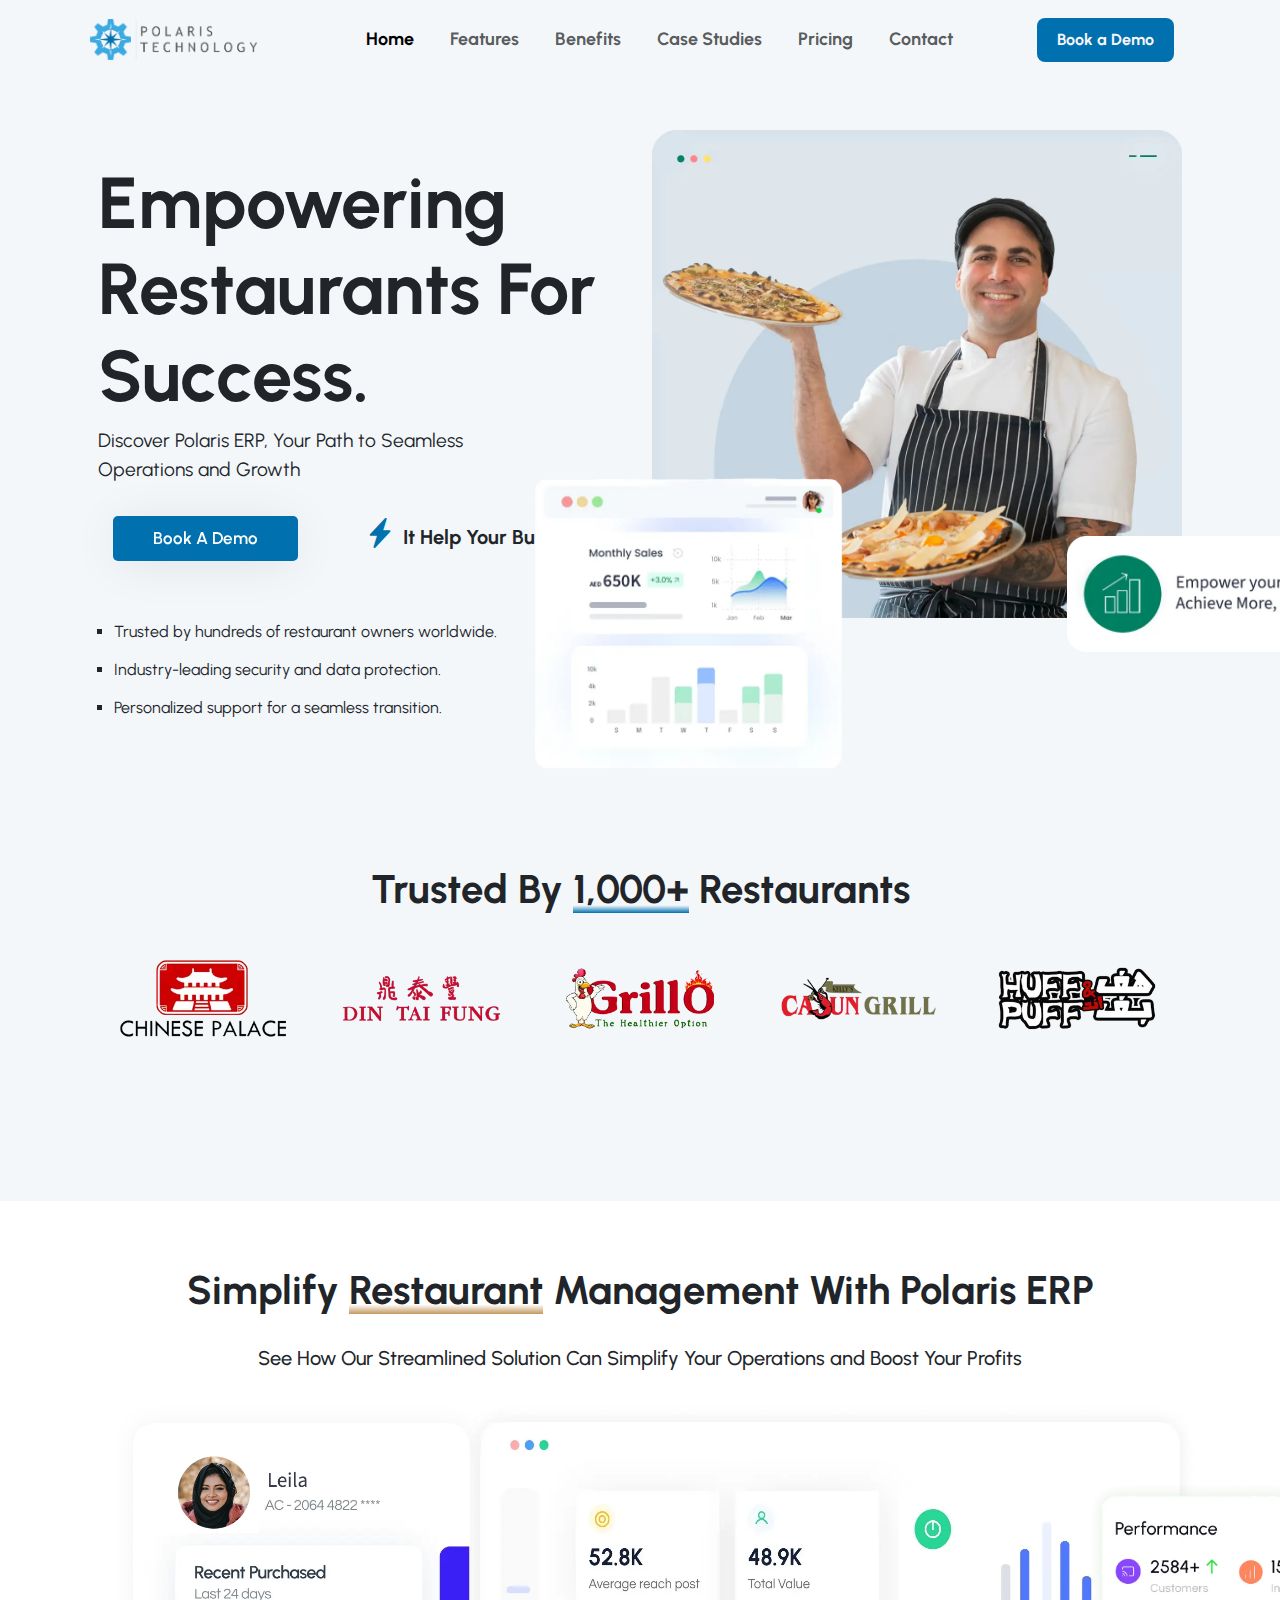
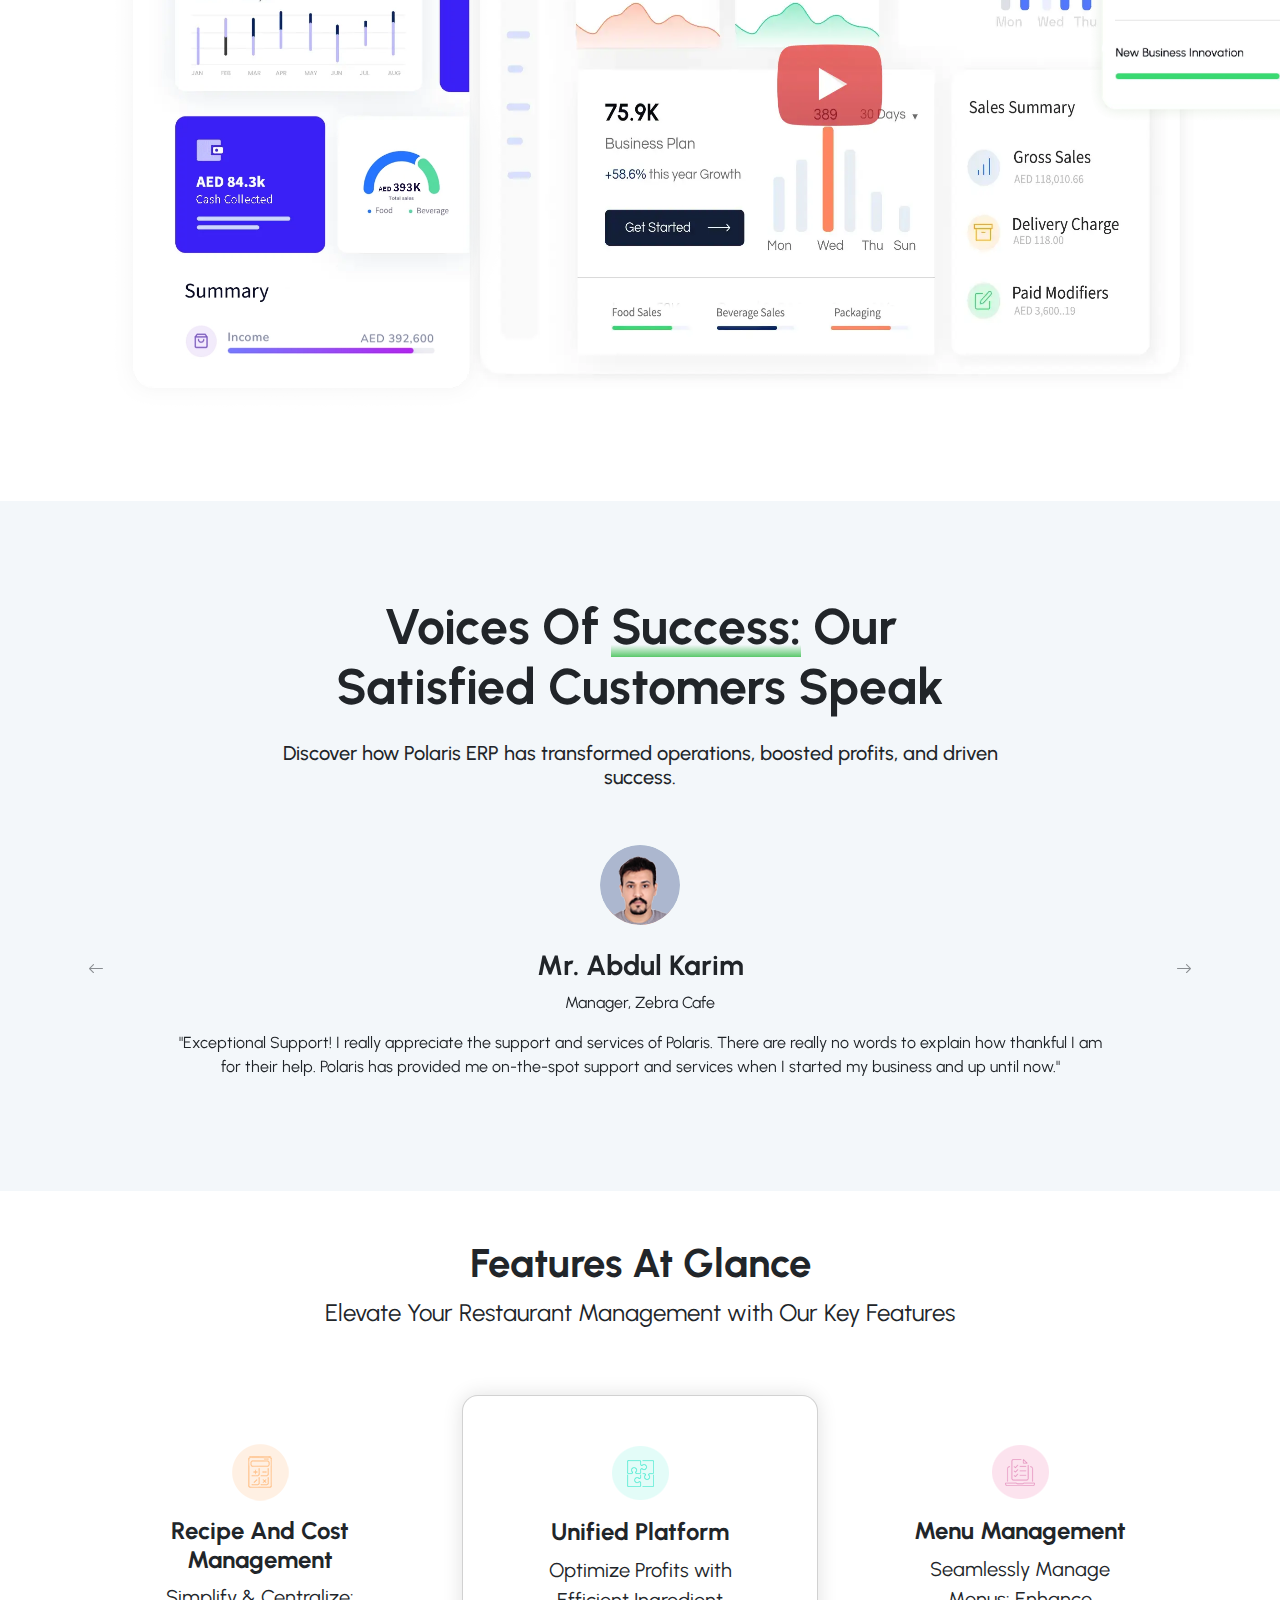
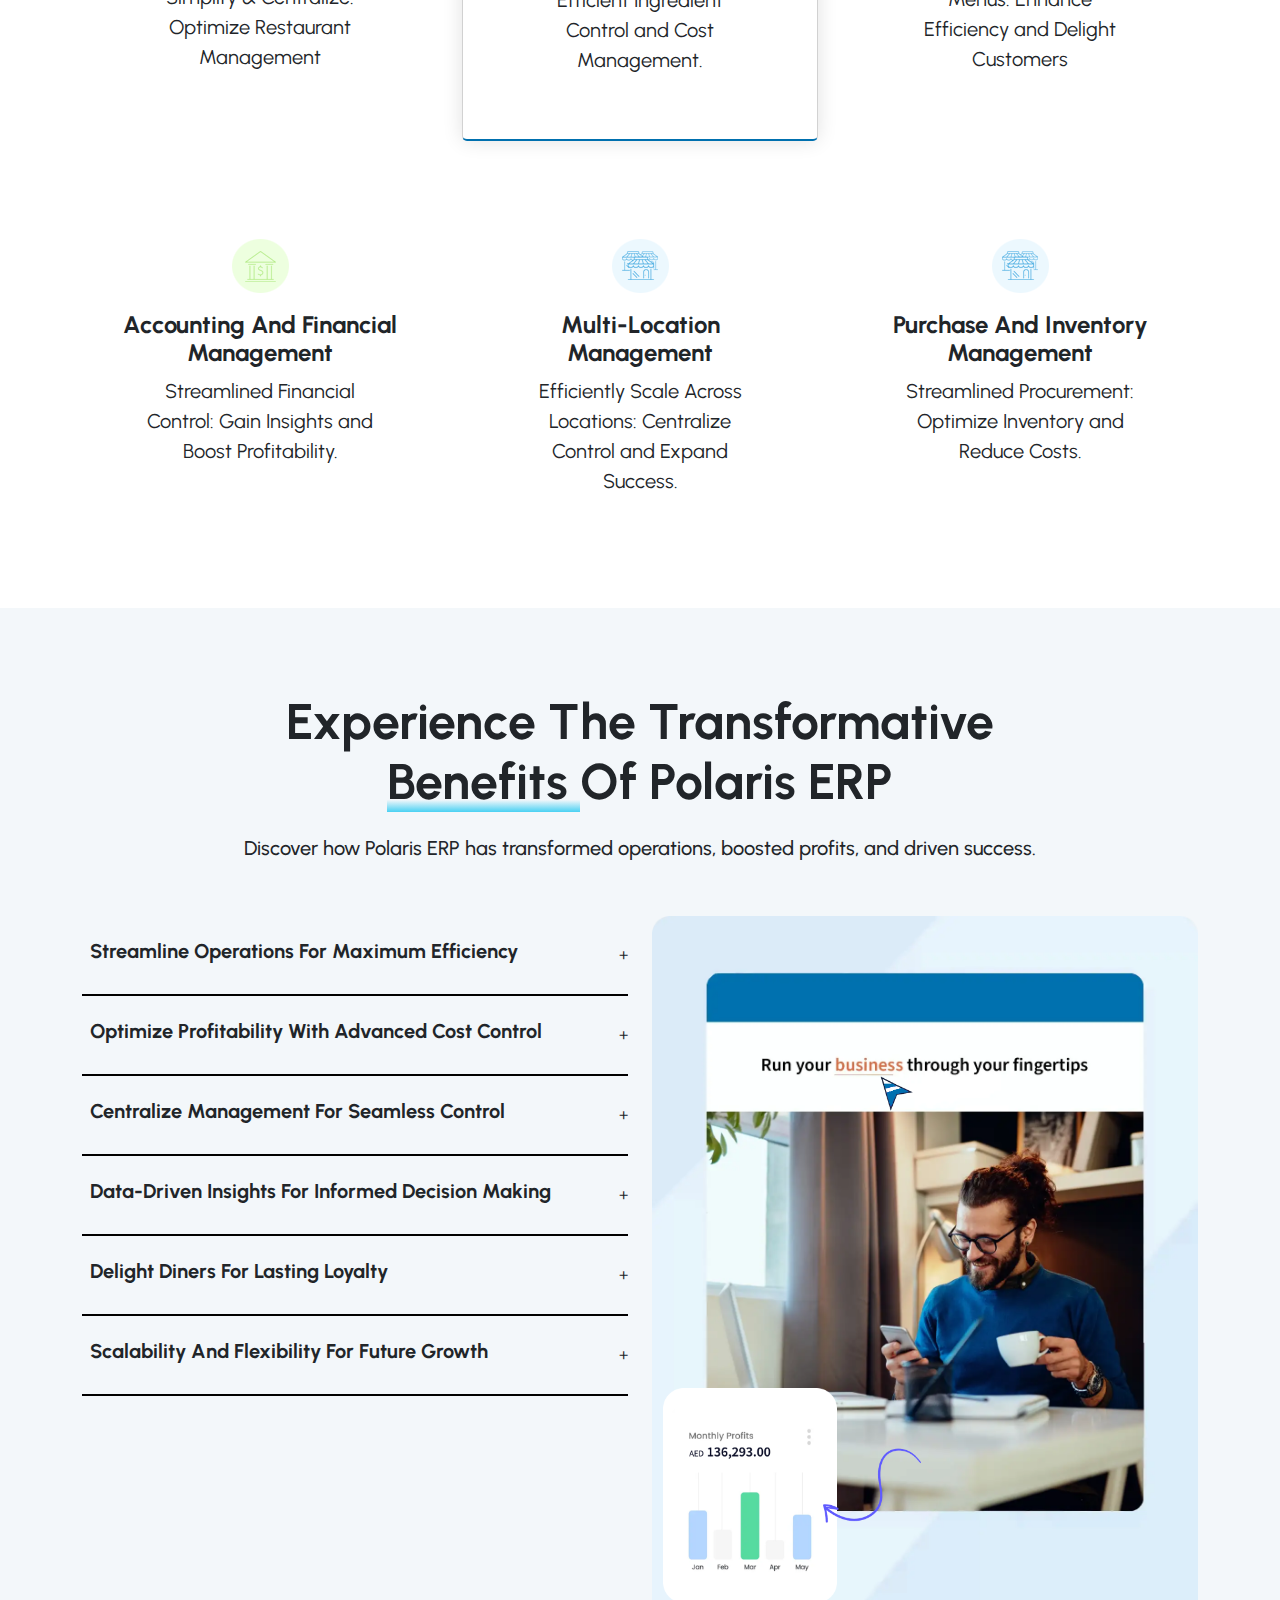
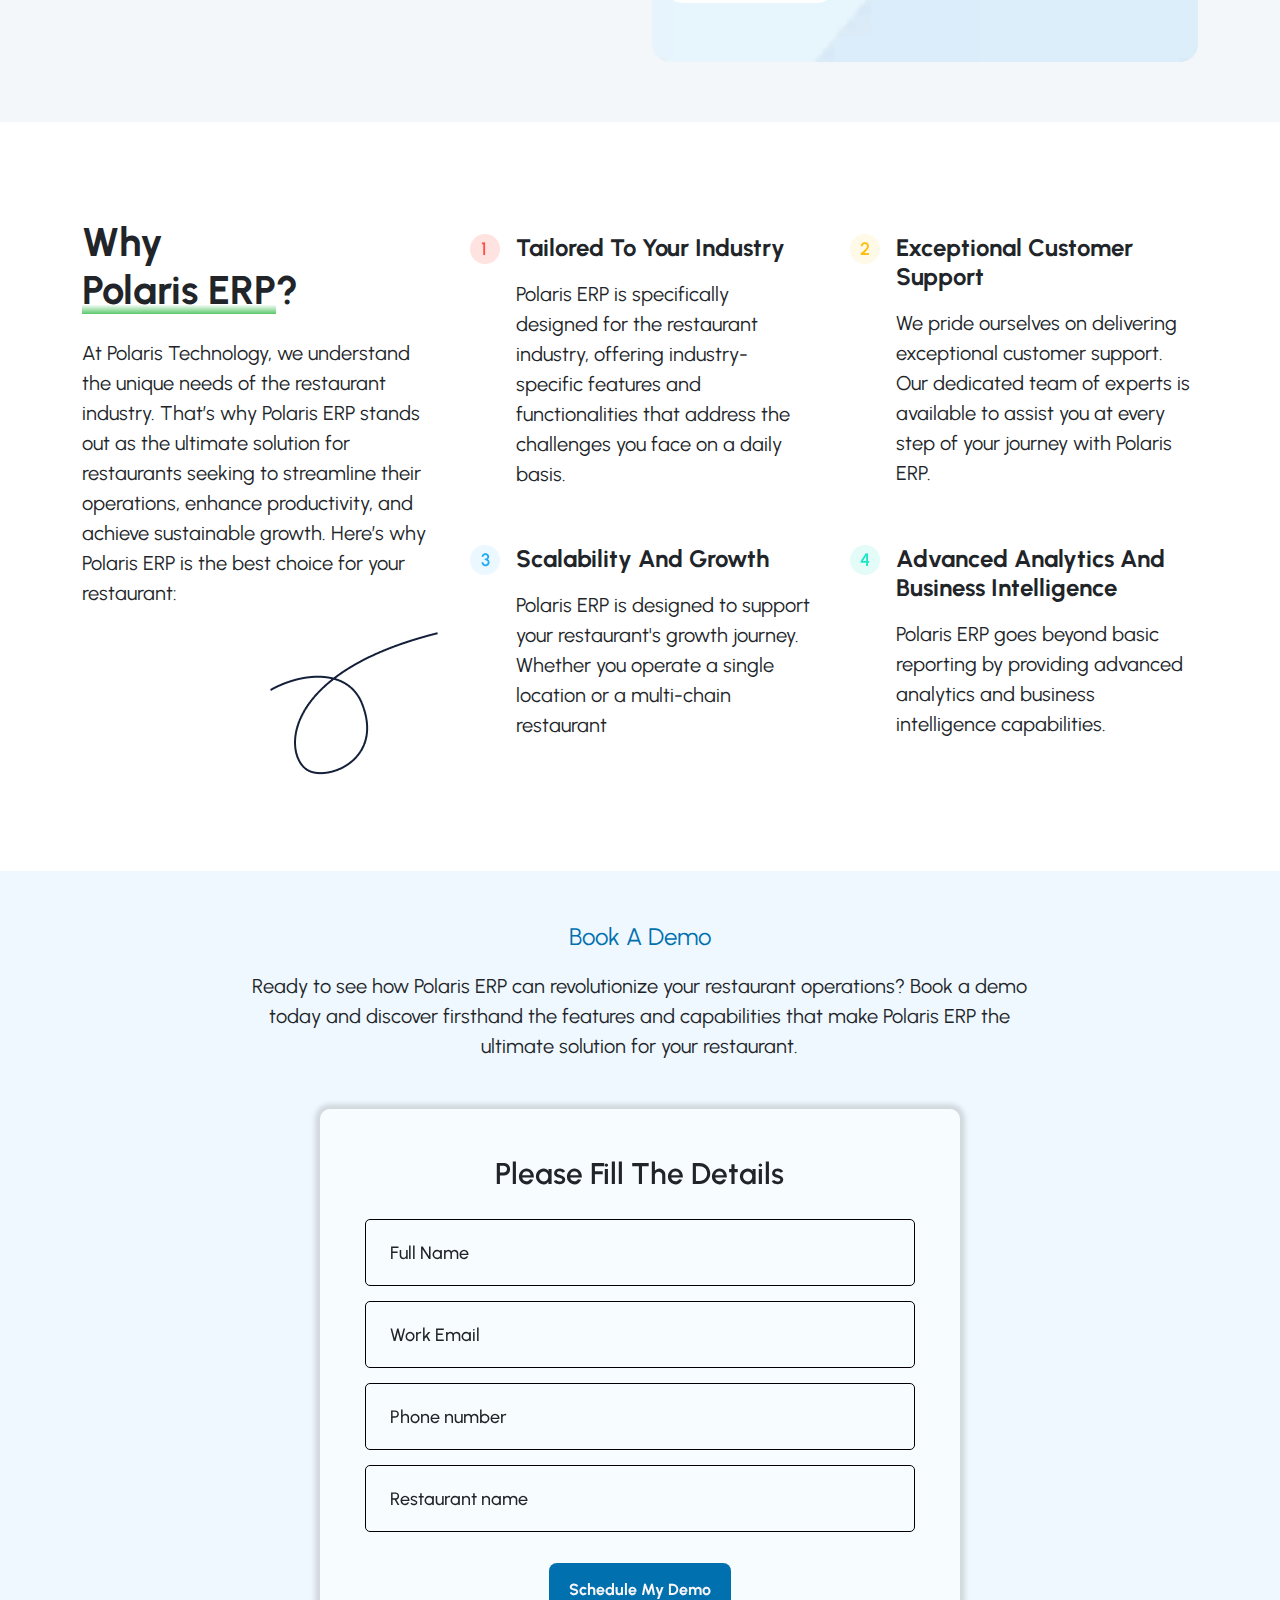
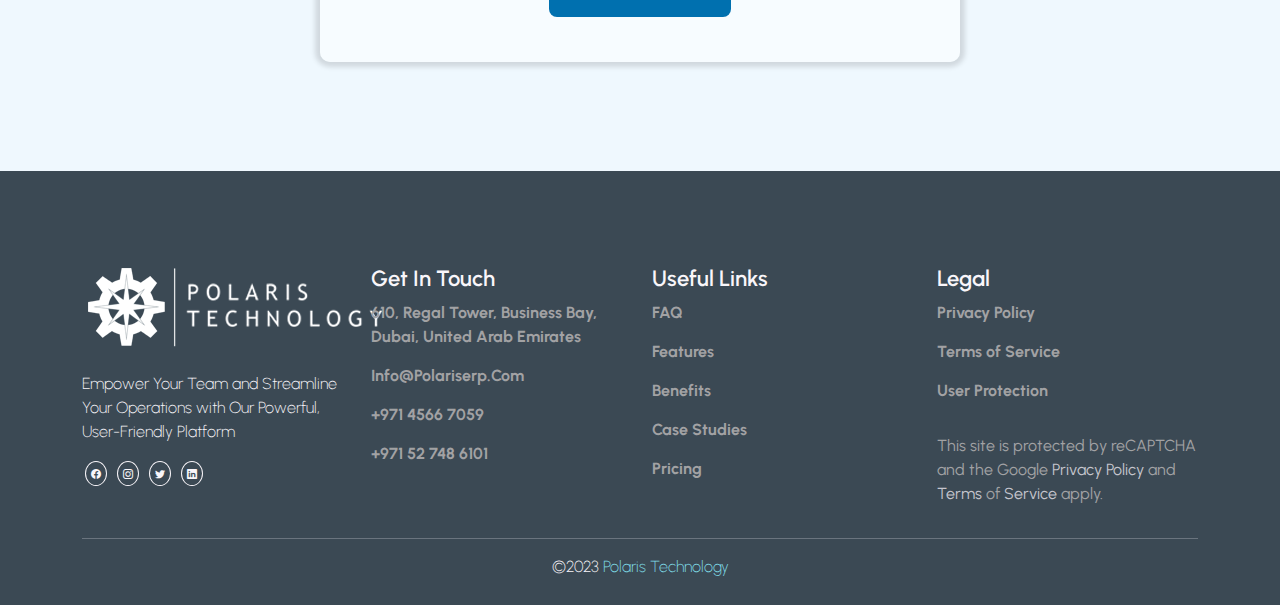
==== commit 6b056c3a: "Merge branch 'master' of https://github.com/FajalAnsari/Polaris-ERP" ====
--- a/Index.html
+++ b/Index.html
@@ -535,7 +535,16 @@
               </div>
             </div>
             </div>
-            <div class="col-sx-12 col-md-6">
+            <div class="col-sx-12 col-md-6 position-relative">
+              <div class="position-absolute home-blue-cursor-img-position" style="z-index: 6;">
+                <img src="images/Home/blue-cursor-2.png" alt="" class="img-fluid home-blue-cursor-img">
+              </div>
+              <div class="position-absolute d-none d-xl-block home-monthly-profit-img-position" style="z-index: 5;">
+                <img src="images/Home/benefits-dashbaord.png" alt="" class="img-fluid home-monthly-profit-img move-on-hover-top">
+                <div class="position-absolute d-none d-xl-block home-curve-arrow-1-img-position" style="z-index: 6;">
+                  <img src="images/Home/curve-arrow-1.png" alt="" class="img-fluid home-curve-arrow-1-img">
+                </div>
+              </div>
               <img class="img-fluid move-on-hover-left faq-img" src="images//Home//business-man-with-mobile-in-hand.webp" alt="">
             </div>
           </div>
--- a/css/style.css
+++ b/css/style.css
@@ -113,6 +113,10 @@
     background: linear-gradient(180deg, #ffffff00 80%, #f9d415 100%, #311b1d8f 29%, transparent 28%)
    
   }
+  .brush-paint-pink {
+    background: linear-gradient(180deg, #ffffff00 80%, #ffdbd9 100%, #311b1d8f 29%, transparent 28%)
+   
+  }
   
   /* image animation  */
 .move-on-hover-left {
@@ -154,7 +158,7 @@
 }
 
 .start-80 {
-    left: 30rem;
+    transform: translate(90% , -47%);
 }
 
 .bg-color-lightblue {
@@ -164,7 +168,59 @@
 .z-index-5 {
     z-index: 5;
 }
-
+.Features-Book-demo{
+  background-color: var(--secondry-blue);
+  color: #ffffff;
+}
+.Features-para-color{
+  color: var(--para-color);
+}
+.feature-user-chef-position{
+  right: 0;
+  top: 50%;
+}
+.feature-user-chef-img{
+  width: 50%;
+}
+.feature-wastage-shirkage-img{
+  width: 80%;
+}
+.feature-wastage-shirkage-position{
+  bottom: 2%;
+  left:30%;
+}
+.feature-para-font{
+  font-size: 1.20em;
+}
+.feature-transaction-statistics-img{
+  width: 70%;
+}
+.feature-transaction-statistics-position{
+  left: 25%;
+  bottom: 0%;
+  transform: translate(-43%,12%);
+  /* display: block; */
+}
+/* @media screen and (max-device-width: 839px){
+  .feature-transaction-statistics-position{
+    display: none !important;
+  }
+
+}
+@media screen and (min-device-width: 840px) and (max-device-width: 1360px){
+  .feature-transaction-statistics-position{
+    left: 20%;
+    top: 55%;
+    transform: translate(-50%,-50%);
+  }
+  
+} */
+.Experience-reliability{
+  margin: 6em 0rem;
+}
+.feature-light-blue-color{
+  color: var(--secondry-blue);
+}
 /* ---------------Home Page styling start---------------- */
 
 /* Hero section */
@@ -318,6 +374,27 @@
     margin: auto;
     font-weight: bolder;
     font-size: 50px;
+ }
+ .home-monthly-profit-img{
+  width: 35%;
+ }
+ .home-monthly-profit-img-position{
+  left: 4%;
+  bottom: 8%;
+ }
+ .home-blue-cursor-img-position{
+  top: 20%;
+  left: 40%;
+ }
+ .home-blue-cursor-img{
+  width: 60%;
+ }
+ .home-curve-arrow-1-img-position{
+  left: 30%;
+  bottom: 30%;
+ }
+ .home-curve-arrow-1-img{
+  width: 60%;
  }
 
  /* Faq's   */
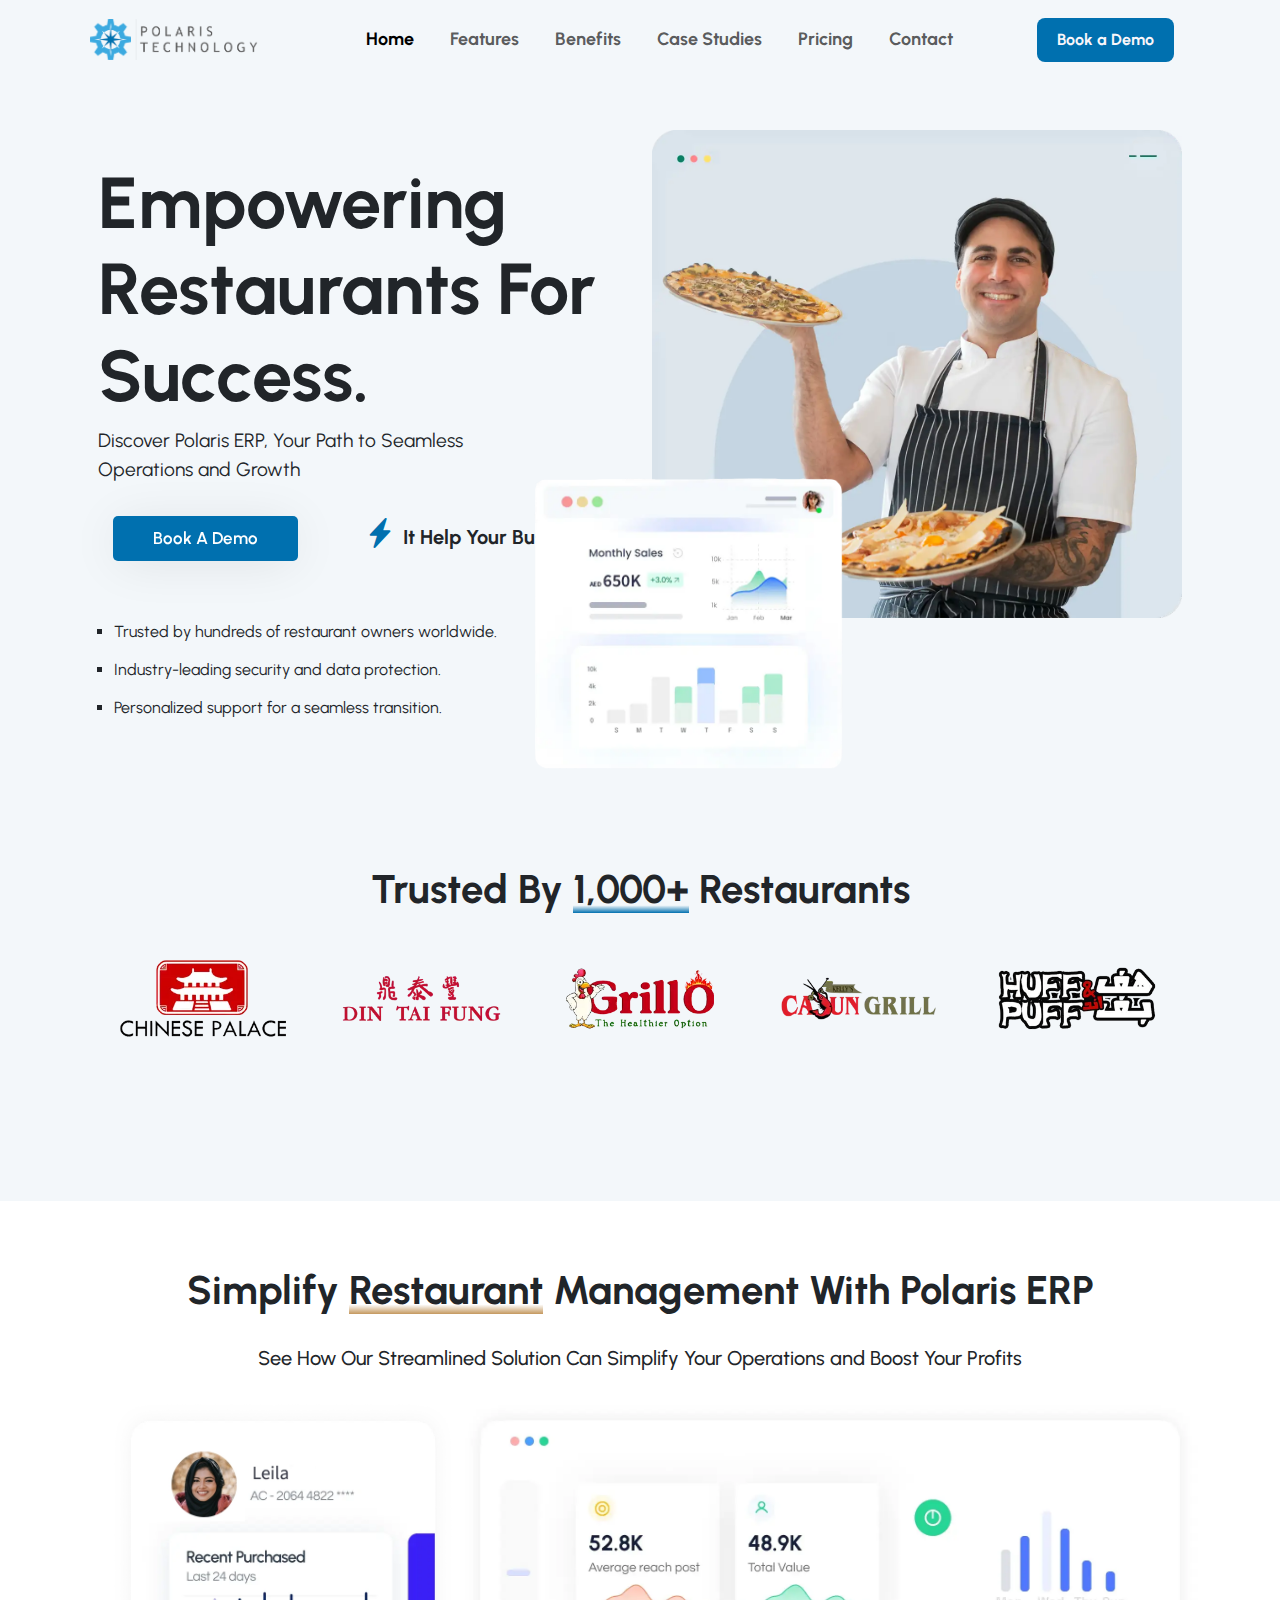
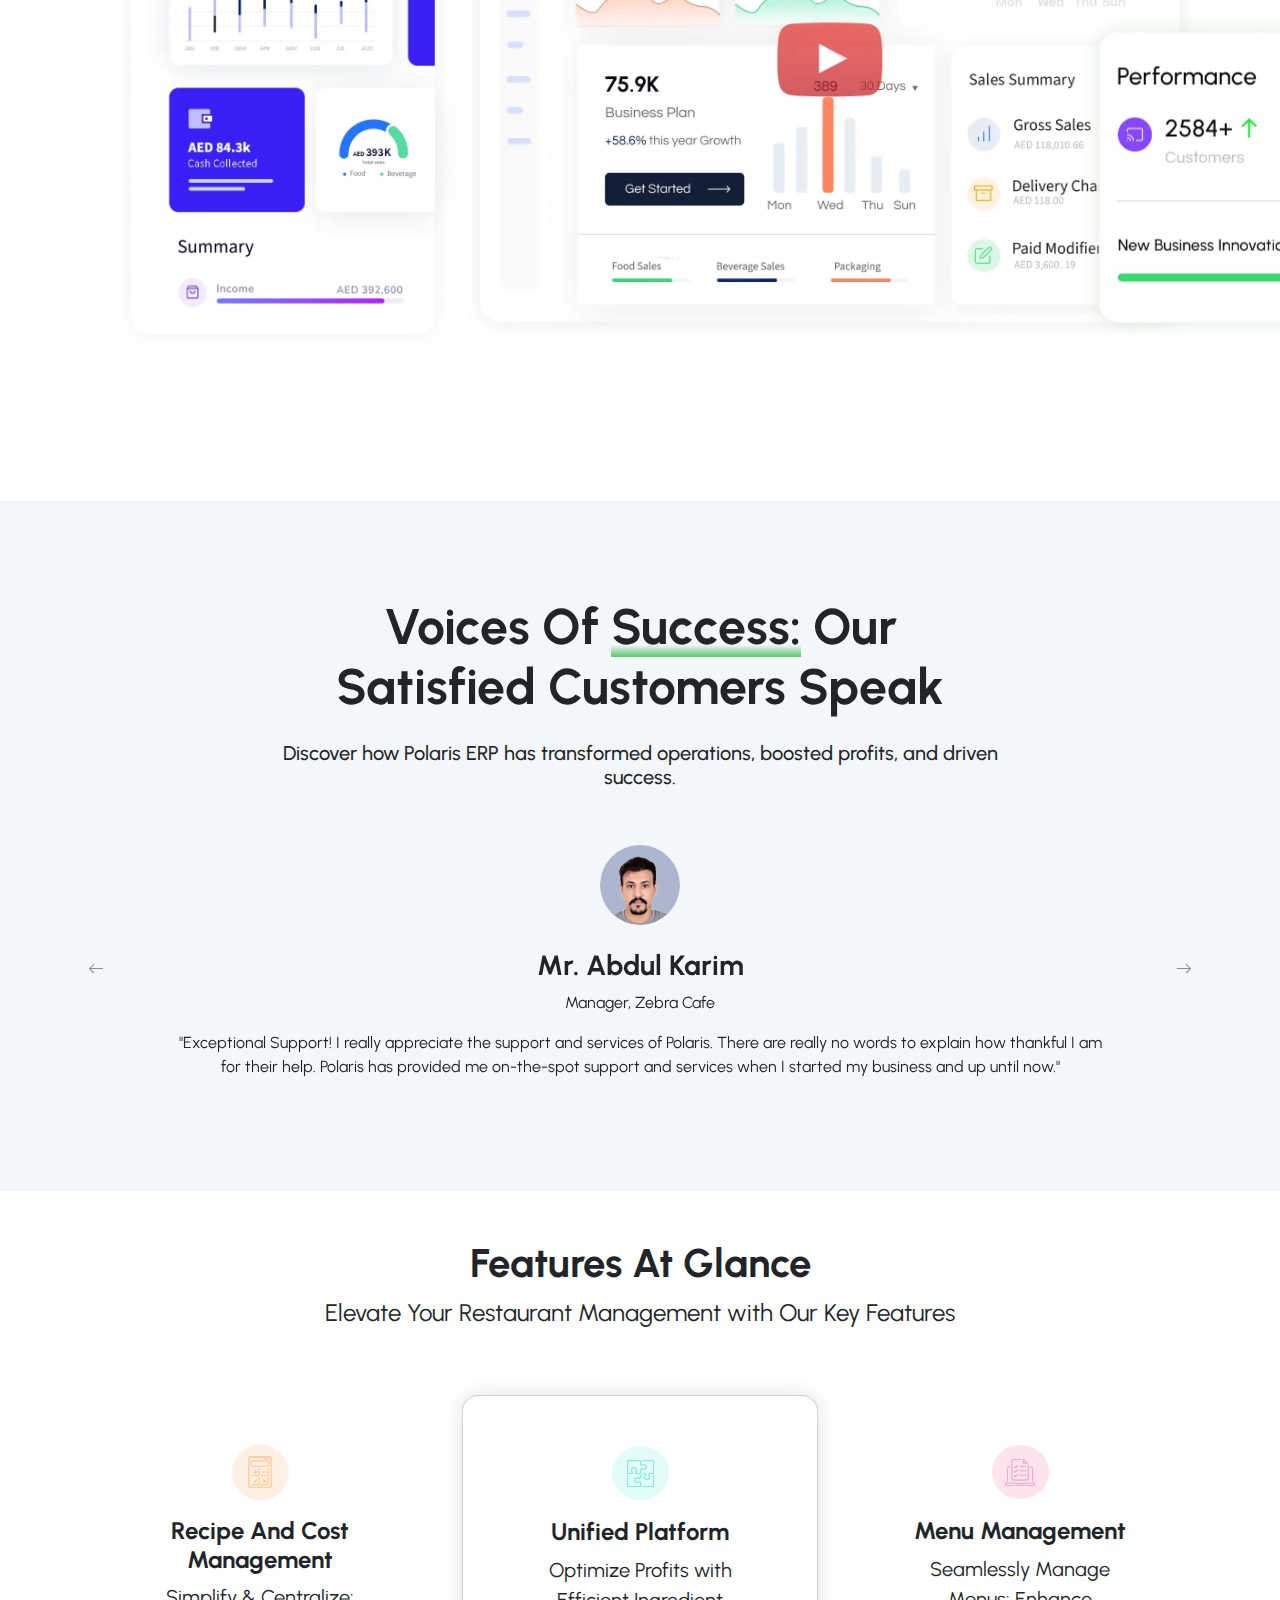
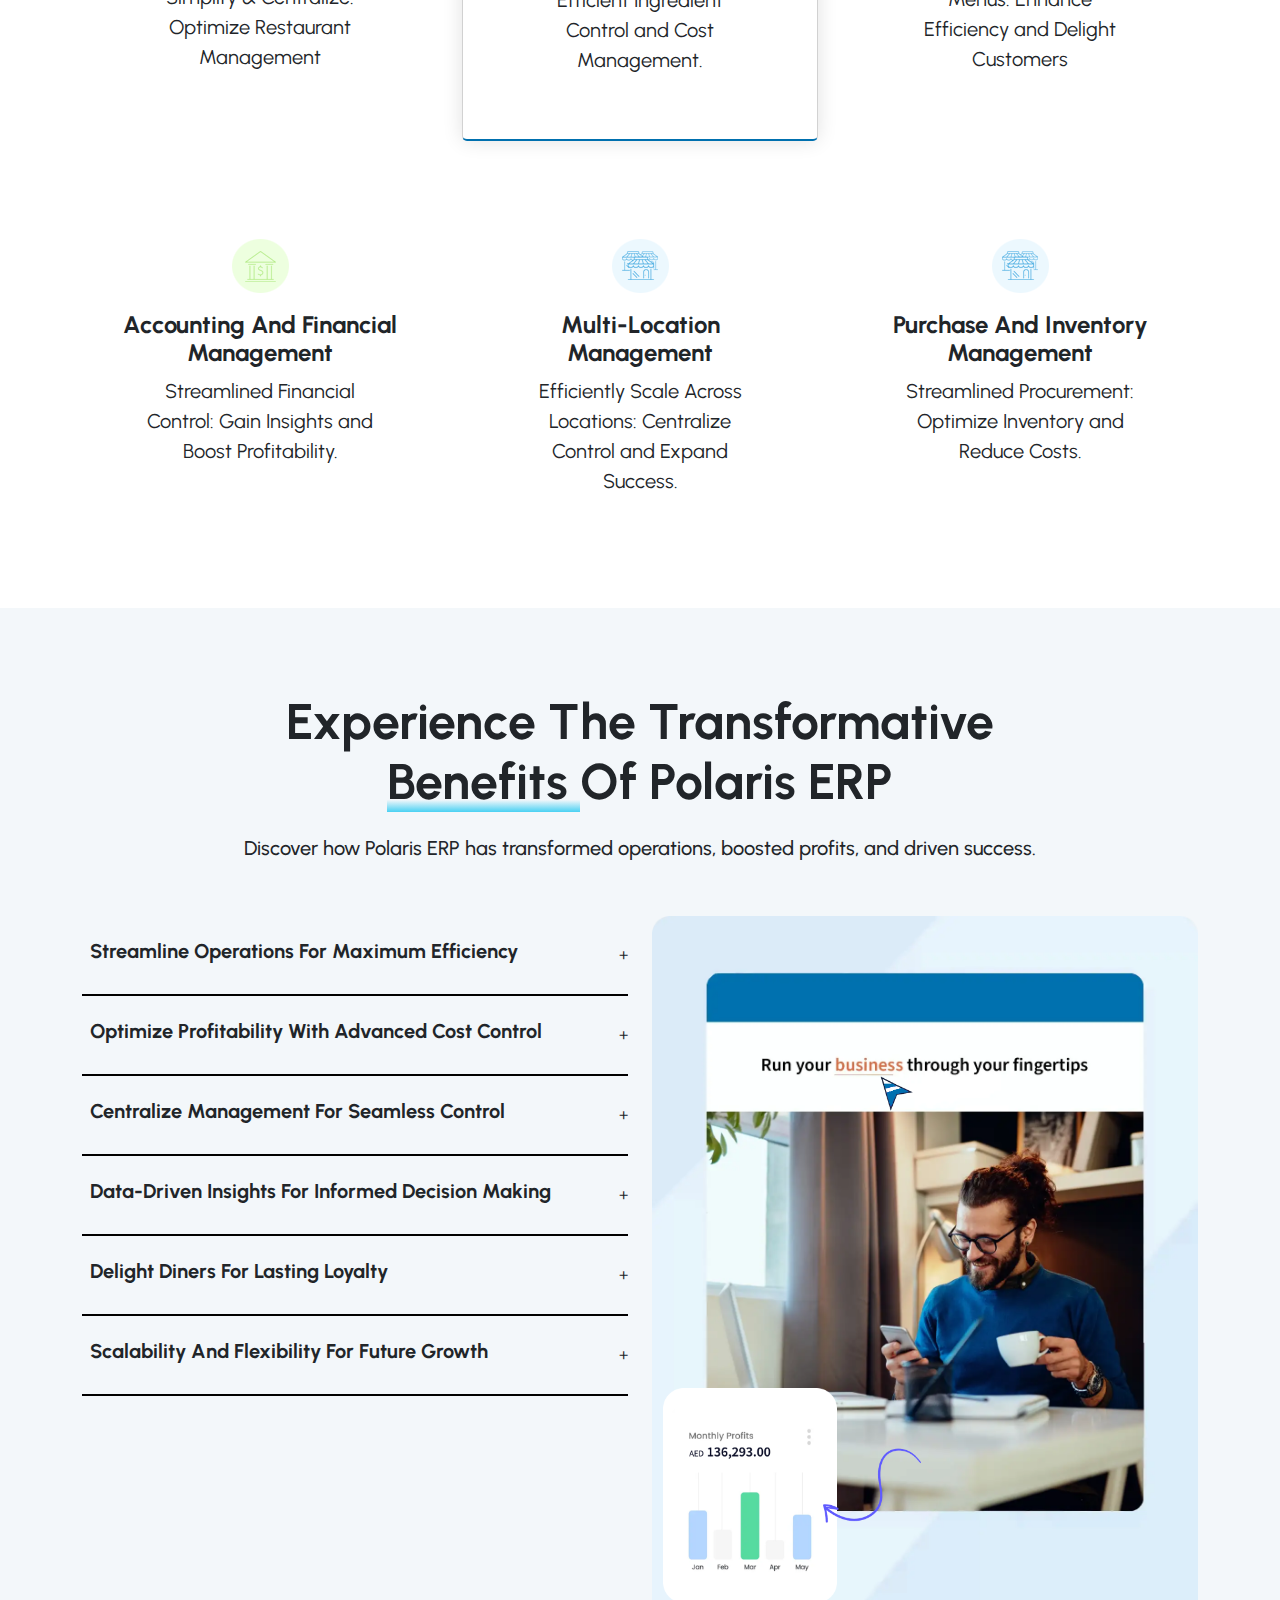
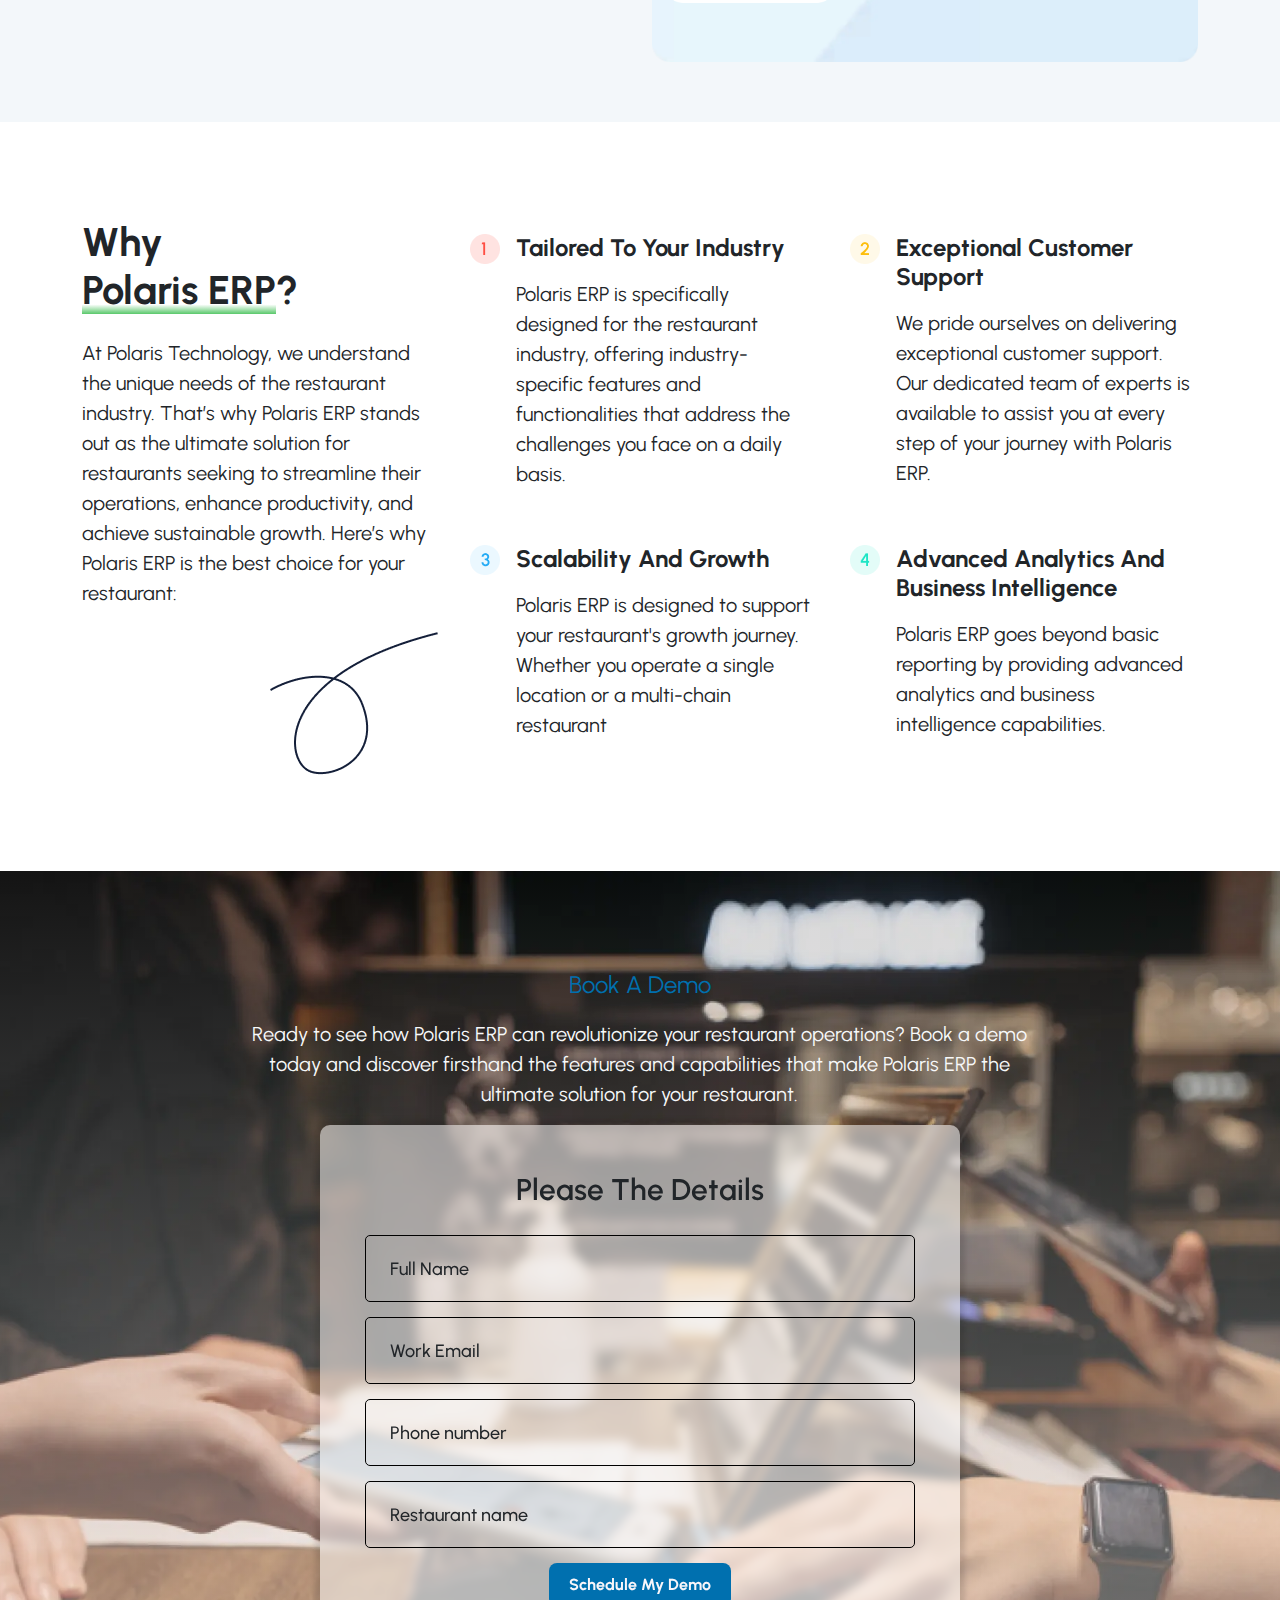
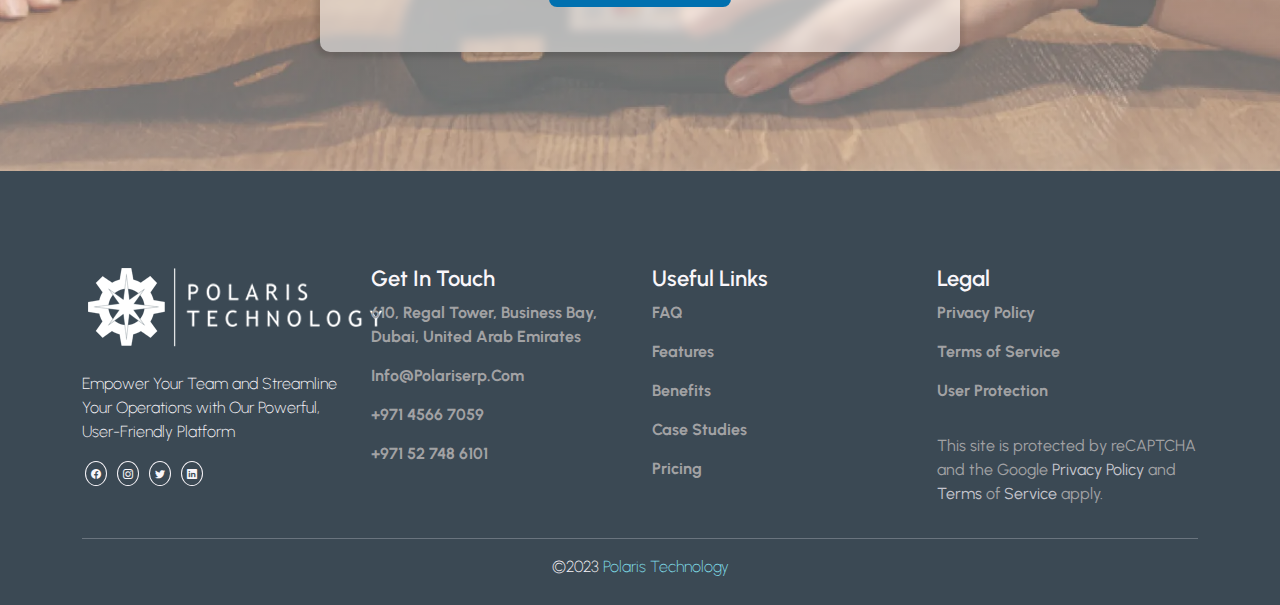
==== commit 9efa3e12: "Responsive" ====
--- a/Index.html
+++ b/Index.html
@@ -29,7 +29,7 @@
 
     <div class="here-section">
       <div class="container">
-        <div class="row p-3">
+        <div class="row p-3 gy-5">
           <div class="col-sm-12 col-md-12 col-xl-6 ">
             <h1>Empowering Restaurants For Success.</h1>
             <p>
@@ -37,10 +37,10 @@
             </p>
             <span class="hero-btn">
               <a href="/contact.html" class="btn1 btn-bottom" data-hover="Book A Demo">Book A Demo</a>
-              <span
-                ><i class="bi bi-lightning-charge-fill ms-5 m-2"></i
-                ><span class="fw-bold fs-5">It Help Your Business</span>
-              </span>
+            </span>
+            <span class="d-block d-md-inline-block"
+              ><i class="bi bi-lightning-charge-fill ms-md-5 m-2"></i
+              ><span class="fw-bold fs-5">It Help Your Business</span>
             </span>
             <ul class="hero-list">
               <li>Trusted by hundreds of restaurant owners worldwide.</li>
@@ -58,13 +58,13 @@
               />
               <img
                 id="sales-dashboard-img"
-                class="d-none d-sm-block   move-on-hover-top"
+                class="d-none d-lg-block   move-on-hover-top"
                 src="images//Home/home-page-main-slide-sales-dashbaord-polaris-technology.webp"
                 alt="home-page-main-slide-sales-dashbaord-polaris-technology.webp"
               />
               <img
                 id="home-page-main-slide-message"
-                class="d-none d-sm-block   move-on-hover-top"
+                class="d-none d-xxl-block   move-on-hover-top"
                 src="/images/Home/home-page-main-slide-message-1-polaris-technology.webp"
                 alt=""
               />
@@ -167,25 +167,33 @@
             See How Our Streamlined Solution Can Simplify Your Operations and
             Boost Your Profits
           </h5>
-          <div class="col-4 position-relative">
+          <div class="col-4 d-none d-md-block">
             <img
-              class="d-none d-sm-block left-side-video move-on-hover-top"
+              class="d-none d-sm-block img-fluid h-100 left-side-video move-on-hover-top"
               src="images/Home/left-side-video-dashboard-image.webp"
               alt=""
             />
           </div>
-          <div class="col-sm-12 col-md-8 col-xl-8">
-            <a href="https://www.youtube.com/watch?v=XbIIHecXoGc">
-            <img
-              class="img-fluid main-video-img"
-              src="images/Home/dashboard-video-main.webp"
-              alt=""
-            /></a>
-            <img
-              class="performance-img move-on-hover-left d-none d-sm-block "
-              src="images/Home/performance-screen-1.webp"
-              alt=""
-            />
+          <div class="col-sm-12 col-md-7 col-lg-8 col-xl-8">
+            <div class="position-relative">
+              <div>
+                <a href="https://www.youtube.com/watch?v=XbIIHecXoGc" >
+                <img
+                  class="img-fluid main-video-img w-100 h-100"
+                  src="images/Home/dashboard-video-main.webp"
+                  alt=""
+                /></a>
+                
+              </div>
+              <div class="performance-img-position d-none d-lg-block">
+                <img
+                  class="performance-img move-on-hover-left d-none d-sm-block img-fluid"
+                  src="images/Home/performance-screen-1.webp"
+                  alt=""
+                />
+              
+              </div>
+            </div>
           </div>
         </div>
       </div>
@@ -566,7 +574,7 @@
       
         <div class="col-lg-4 col-12">
           <h1 class="fw-bolder">
-            Why <br><span class="brush-paint-green text-nowrap">Polaris ERP</span>?
+            Why <span class="d-inline d-lg-block"></span><span class="brush-paint-green">Polaris ERP</span>?</span>
           </h1>
           <p class="fs-5 my-4">
             At Polaris Technology, we understand the unique needs of the restaurant industry.
@@ -574,7 +582,7 @@
               to streamline their operations, enhance productivity, and achieve sustainable growth.
                Here’s why Polaris ERP is the best choice for your restaurant:
           </p>
-          <img src="images/Home/Vector-593.png" class="float-end d-none d-sm-block "/>
+          <img src="images/Home/Vector-593.png" class="float-end d-none d-lg-block "/>
        
         </div>
 
@@ -646,13 +654,13 @@
     <div class="contact-section">
       
         <div class="col-10 mx-auto">
-          <div class="row">
+          <div class="row py-5">
             <p class="text-center fs-4 mt-5 book-a-demo">Book A Demo</p>
             <div class="col">
-              <p class="text-center fs-5 text-dark w-75 mx-auto mb-5">Ready to see how Polaris ERP can revolutionize your restaurant operations? Book a demo today and discover firsthand the features and capabilities that make Polaris ERP the ultimate solution for your restaurant.</p>
+              <p class="text-center fs-5 text-light w-75 mx-auto">Ready to see how Polaris ERP can revolutionize your restaurant operations? Book a demo today and discover firsthand the features and capabilities that make Polaris ERP the ultimate solution for your restaurant.</p>
               <div class="form-main">
                 <div class="main-wrapper">
-                  <h2 class="form-head">Please Fill The Details </h2>
+                  <h2 class="form-head">Please The Details </h2>
                   <form class="form-wrapper">
                     <div class="form-card">
                       <input
--- a/css/style.css
+++ b/css/style.css
@@ -215,6 +215,12 @@
   }
   
 } */
+.unified-vector-img-position{
+  position: absolute;
+  transform: translate(-50%,-50%);
+  left: 86%;
+  top: 0;
+}
 .Experience-reliability{
   margin: 6em 0rem;
 }
@@ -275,7 +281,7 @@
     z-index: 3;
     position: absolute;
     top: 406px;
-    left: 427px
+    left: 396px
 }
 
 
@@ -317,11 +323,18 @@
     height: 50%;
 }
 .simplify-section .performance-img{
-    height: 20%;
-    z-index: 99;
-    position: relative;
-    bottom: 528px;
-    left: 625px;
+  width: 50%;
+    /* height: 20%; */
+    /* z-index: 99; */
+    /* position: relative; */
+    /* bottom: 528px; */
+    /* left: 625px; */
+}
+.simplify-section .performance-img-position{
+  position: absolute;
+  top: 8%;
+  transform: translate(80% ,50%);
+  width: max-content;
 }
   /* Voices Of Success  Restaurant */
 
@@ -464,9 +477,9 @@
 
 
 .contact-section{
-  background: #e7f5fdaf;
-  
-   
+  background: linear-gradient(to bottom, #00000024, #f3f7fa79),
+  url(../images/Home/contact-bg.webp)
+    no-repeat center;
   background-size: cover;
   min-height: 100vh;
 }
@@ -476,8 +489,7 @@
 }
 
 .btn-send {
-  margin-top: 1rem;
-  padding: 15px 20px;
+  padding: 10px 20px;
   font-weight: bolder;
   color: var(--heading-white-color);
   background-color: var(--secondry-blue);
@@ -848,7 +860,7 @@
 }
 
 .title {
-    font-size: 3.9rem;
+    font-size: 2.9em;
     font-weight: bold;
 }
 
@@ -873,7 +885,7 @@
 /* business transform component style start */
 .business_transform p {
 
-    font-size: 3.81em;
+    font-size: 2.81em;
     font-weight: 400;
     line-height: 1.2em;
 
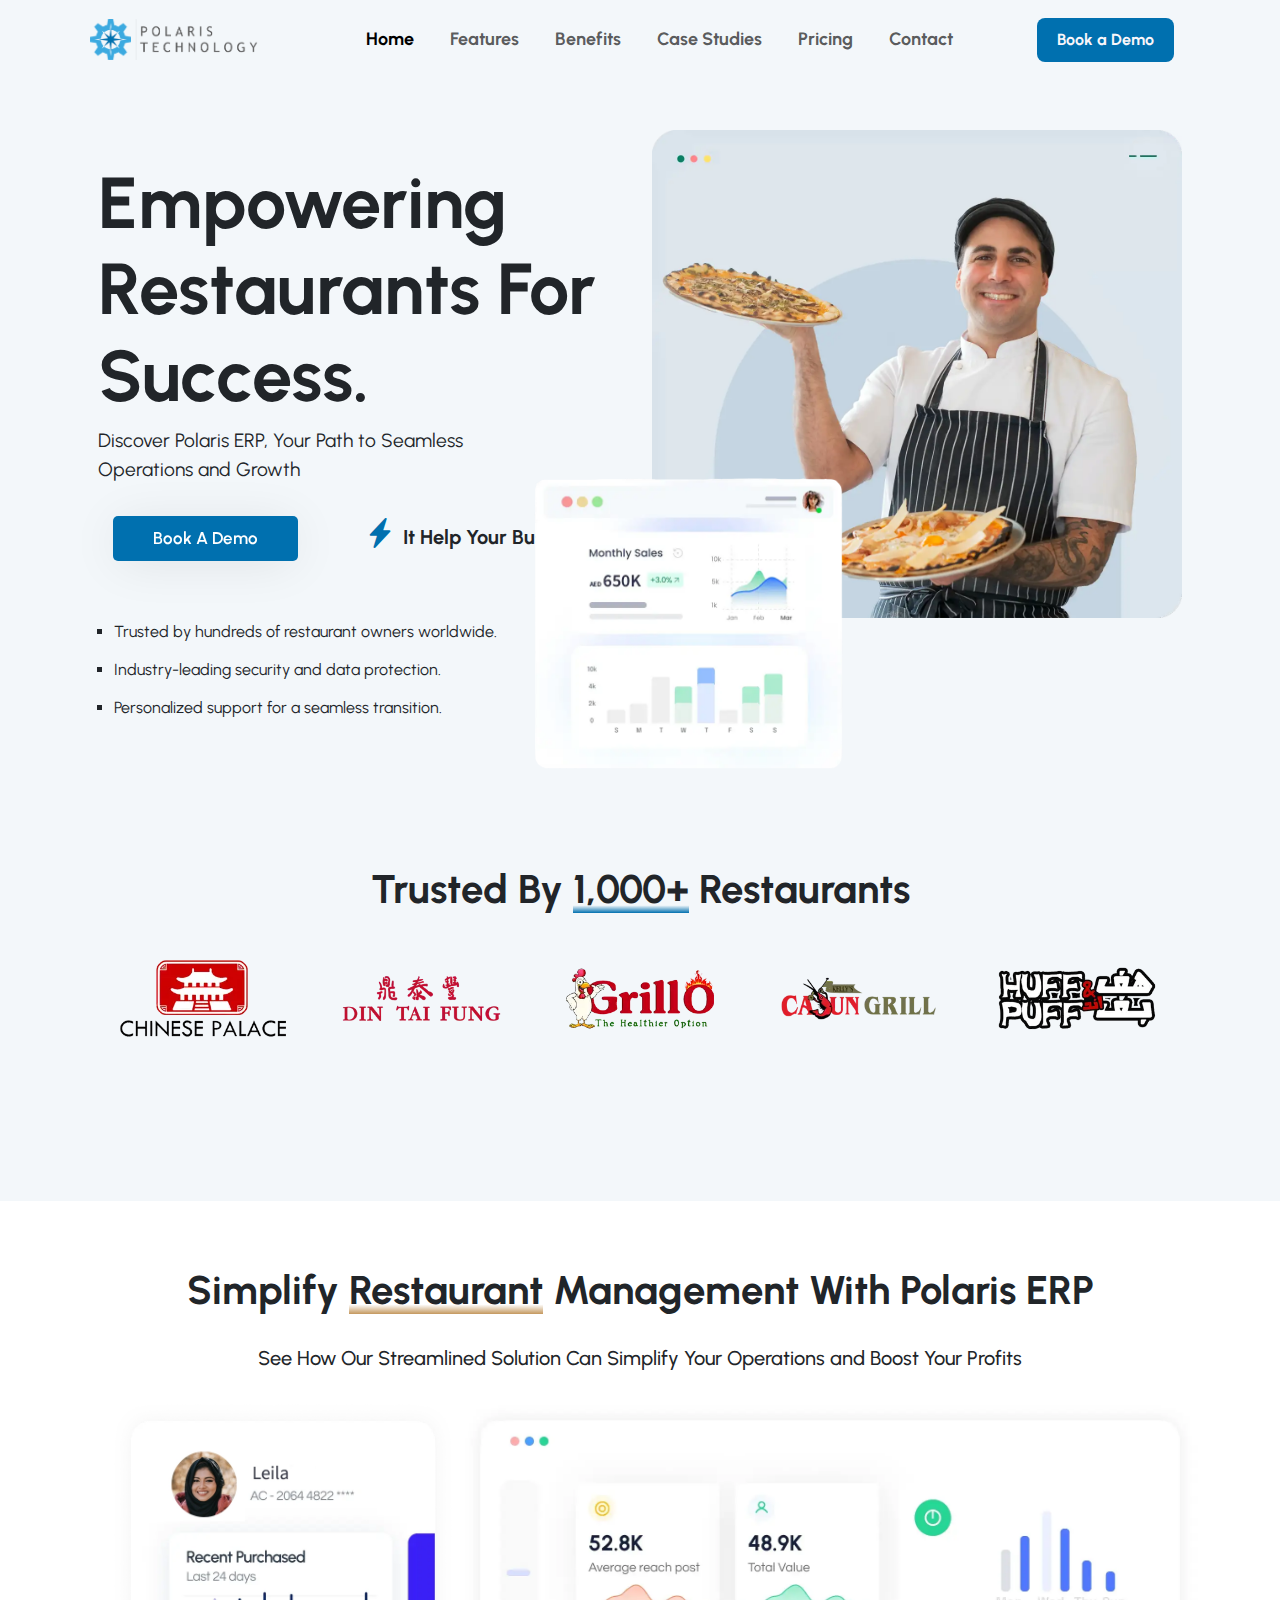
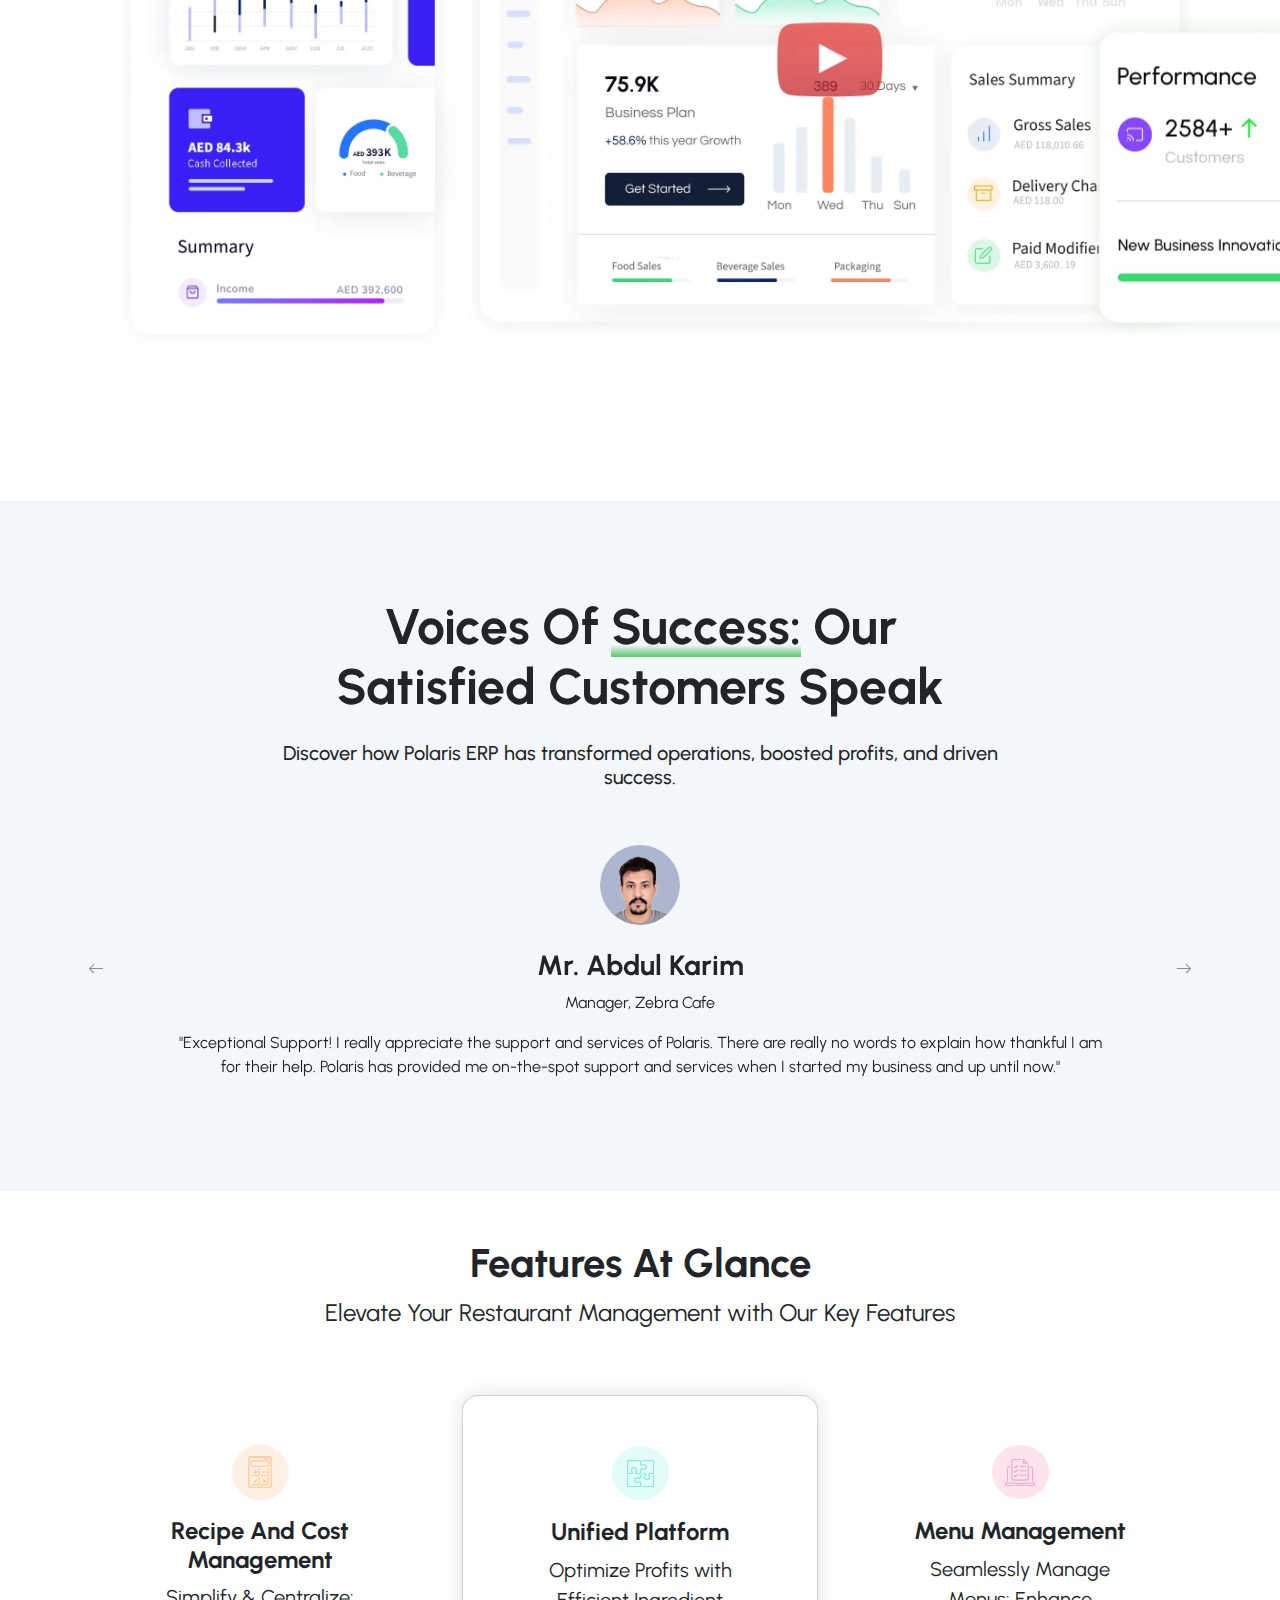
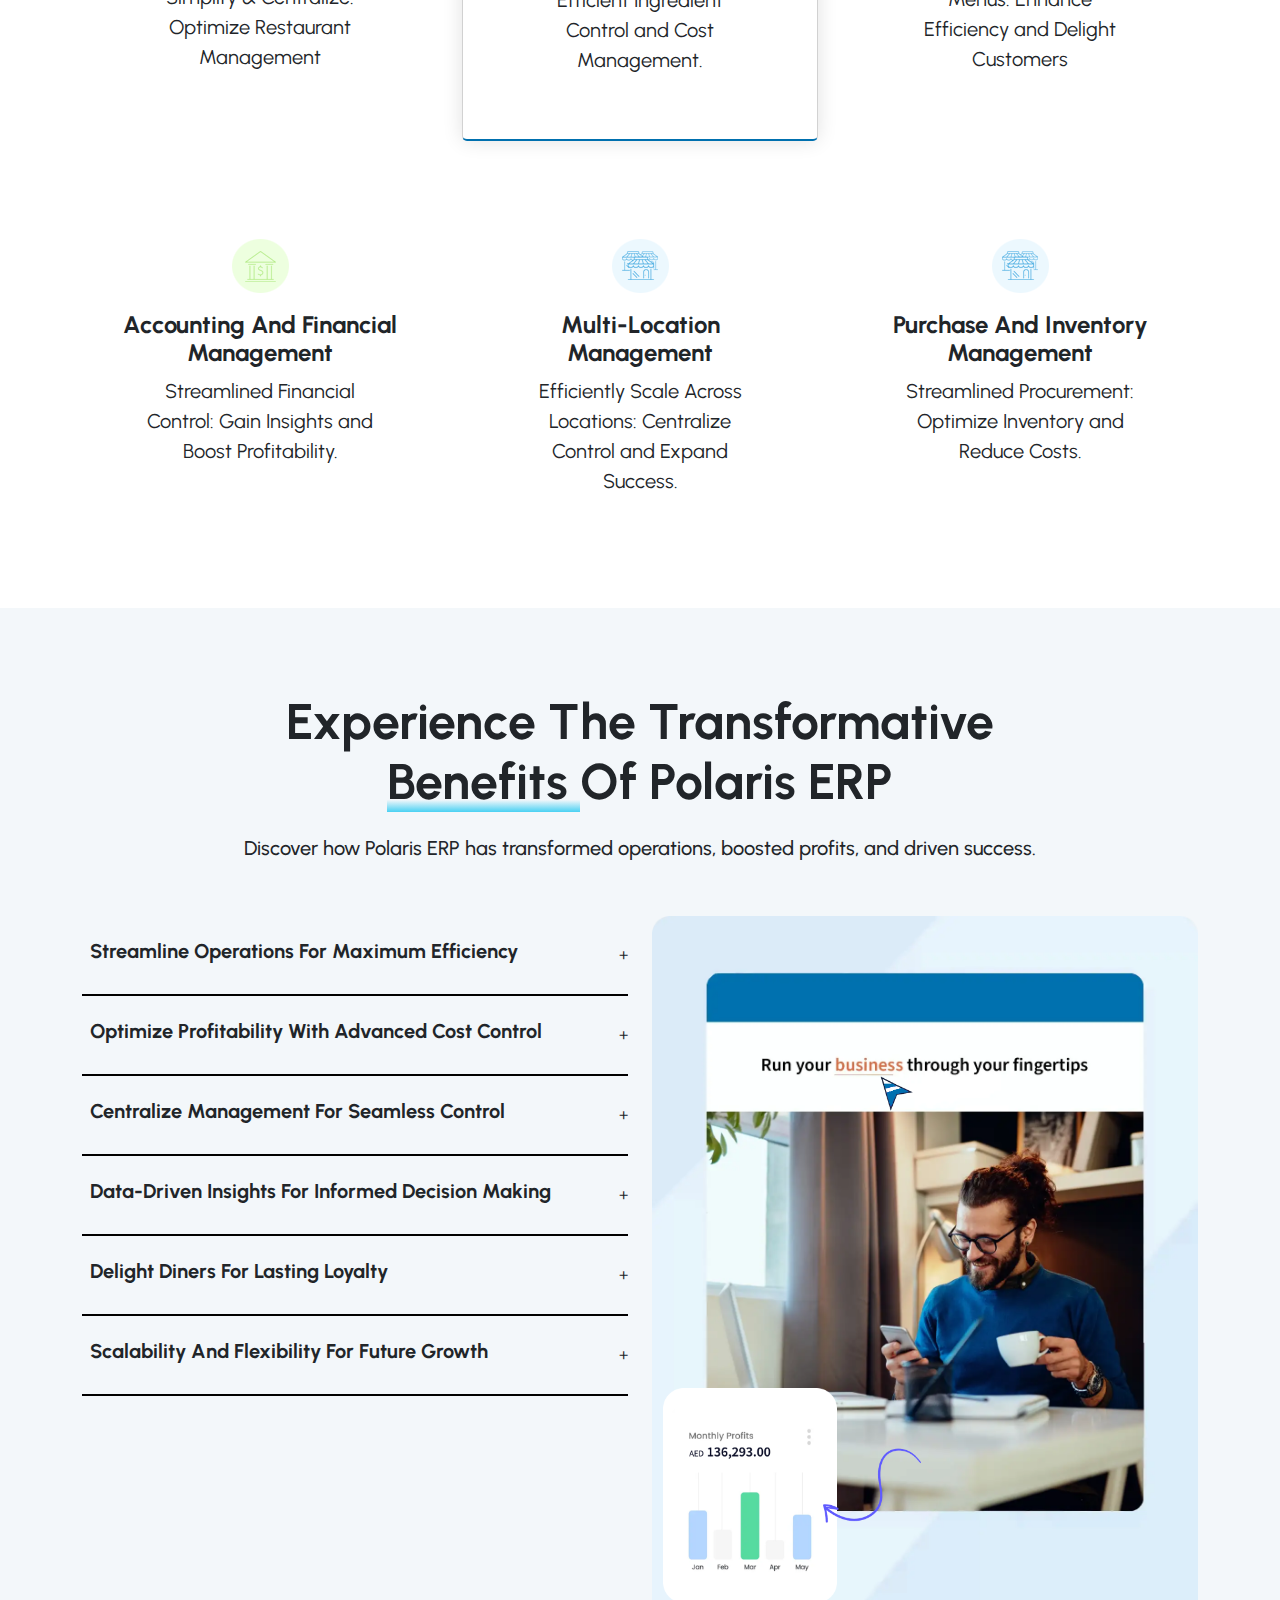
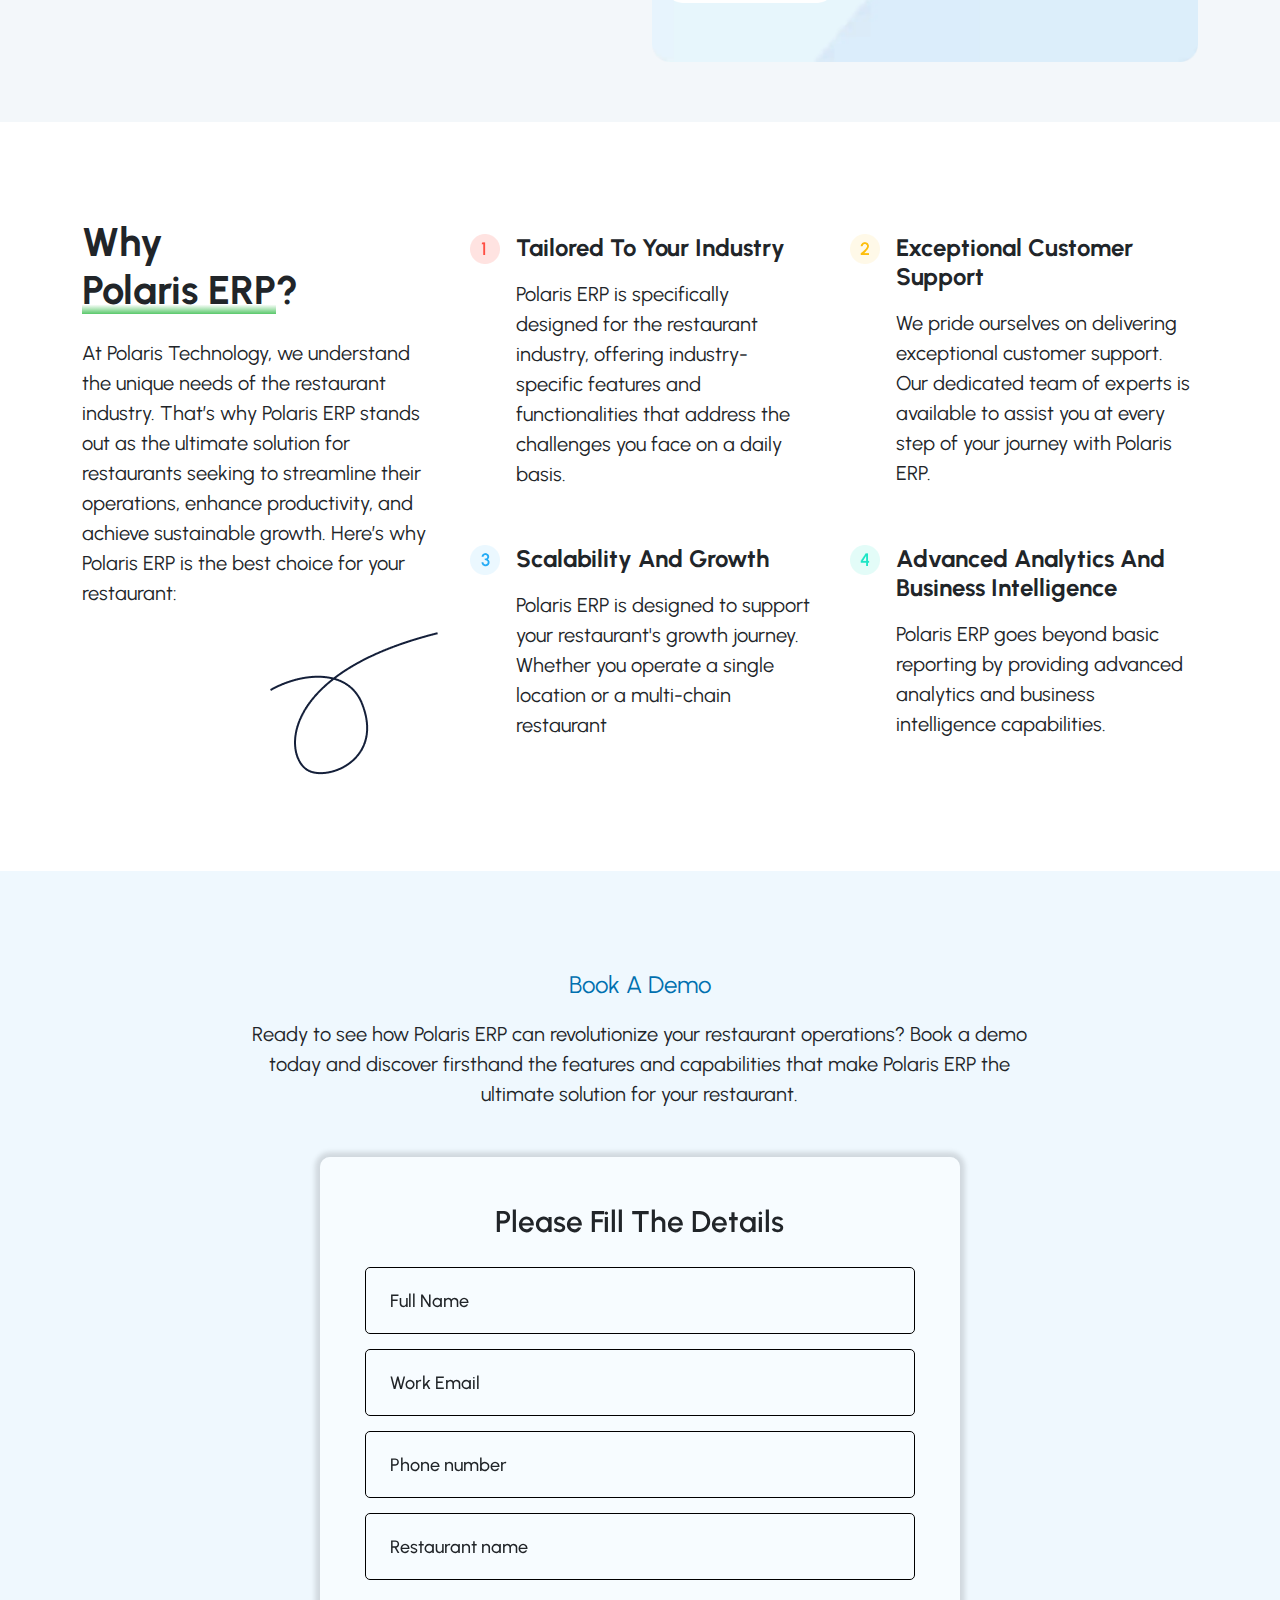
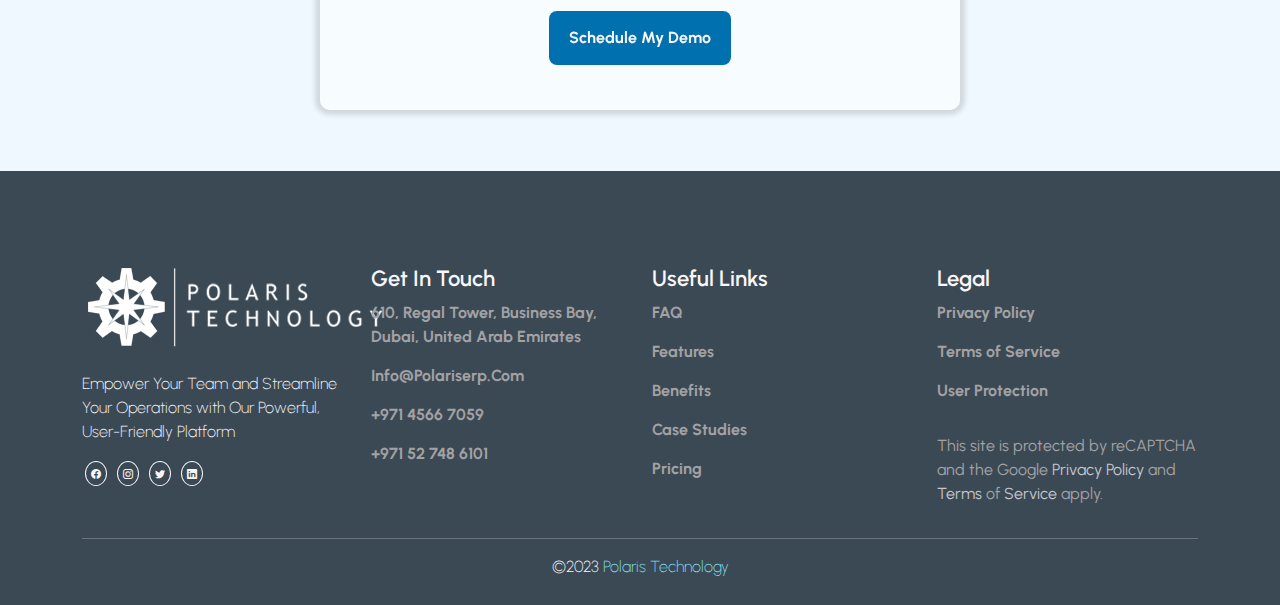
==== commit 488c3f1e: "Merge branch 'master' of https://github.com/FajalAnsari/Polaris-ERP into junaid123" ====
--- a/Index.html
+++ b/Index.html
@@ -657,10 +657,10 @@
           <div class="row py-5">
             <p class="text-center fs-4 mt-5 book-a-demo">Book A Demo</p>
             <div class="col">
-              <p class="text-center fs-5 text-light w-75 mx-auto">Ready to see how Polaris ERP can revolutionize your restaurant operations? Book a demo today and discover firsthand the features and capabilities that make Polaris ERP the ultimate solution for your restaurant.</p>
+              <p class="text-center fs-5 text-dark w-75 mx-auto mb-5">Ready to see how Polaris ERP can revolutionize your restaurant operations? Book a demo today and discover firsthand the features and capabilities that make Polaris ERP the ultimate solution for your restaurant.</p>
               <div class="form-main">
                 <div class="main-wrapper">
-                  <h2 class="form-head">Please The Details </h2>
+                  <h2 class="form-head">Please Fill The Details </h2>
                   <form class="form-wrapper">
                     <div class="form-card">
                       <input
--- a/css/style.css
+++ b/css/style.css
@@ -135,15 +135,8 @@
   }
 
   /* sticky-navbar animation  */
-  .sticky-nav {
-    position: fixed;
-    top: -100px; /* Initially position above the viewport */
-    left: 0;
-    right: 0;
-    background-color: #f3f7fa;
-    transition: top 0.3s ease; /* Add a smooth transition effect */
-    z-index: 1000;
-}
+  
+
   /* --------------------------------Universal end ------------------- */
 
 /* Features CSS  start */
@@ -477,9 +470,9 @@
 
 
 .contact-section{
-  background: linear-gradient(to bottom, #00000024, #f3f7fa79),
-  url(../images/Home/contact-bg.webp)
-    no-repeat center;
+  background: #e7f5fdaf;
+  
+   
   background-size: cover;
   min-height: 100vh;
 }
@@ -489,7 +482,8 @@
 }
 
 .btn-send {
-  padding: 10px 20px;
+  margin-top: 1rem;
+  padding: 15px 20px;
   font-weight: bolder;
   color: var(--heading-white-color);
   background-color: var(--secondry-blue);
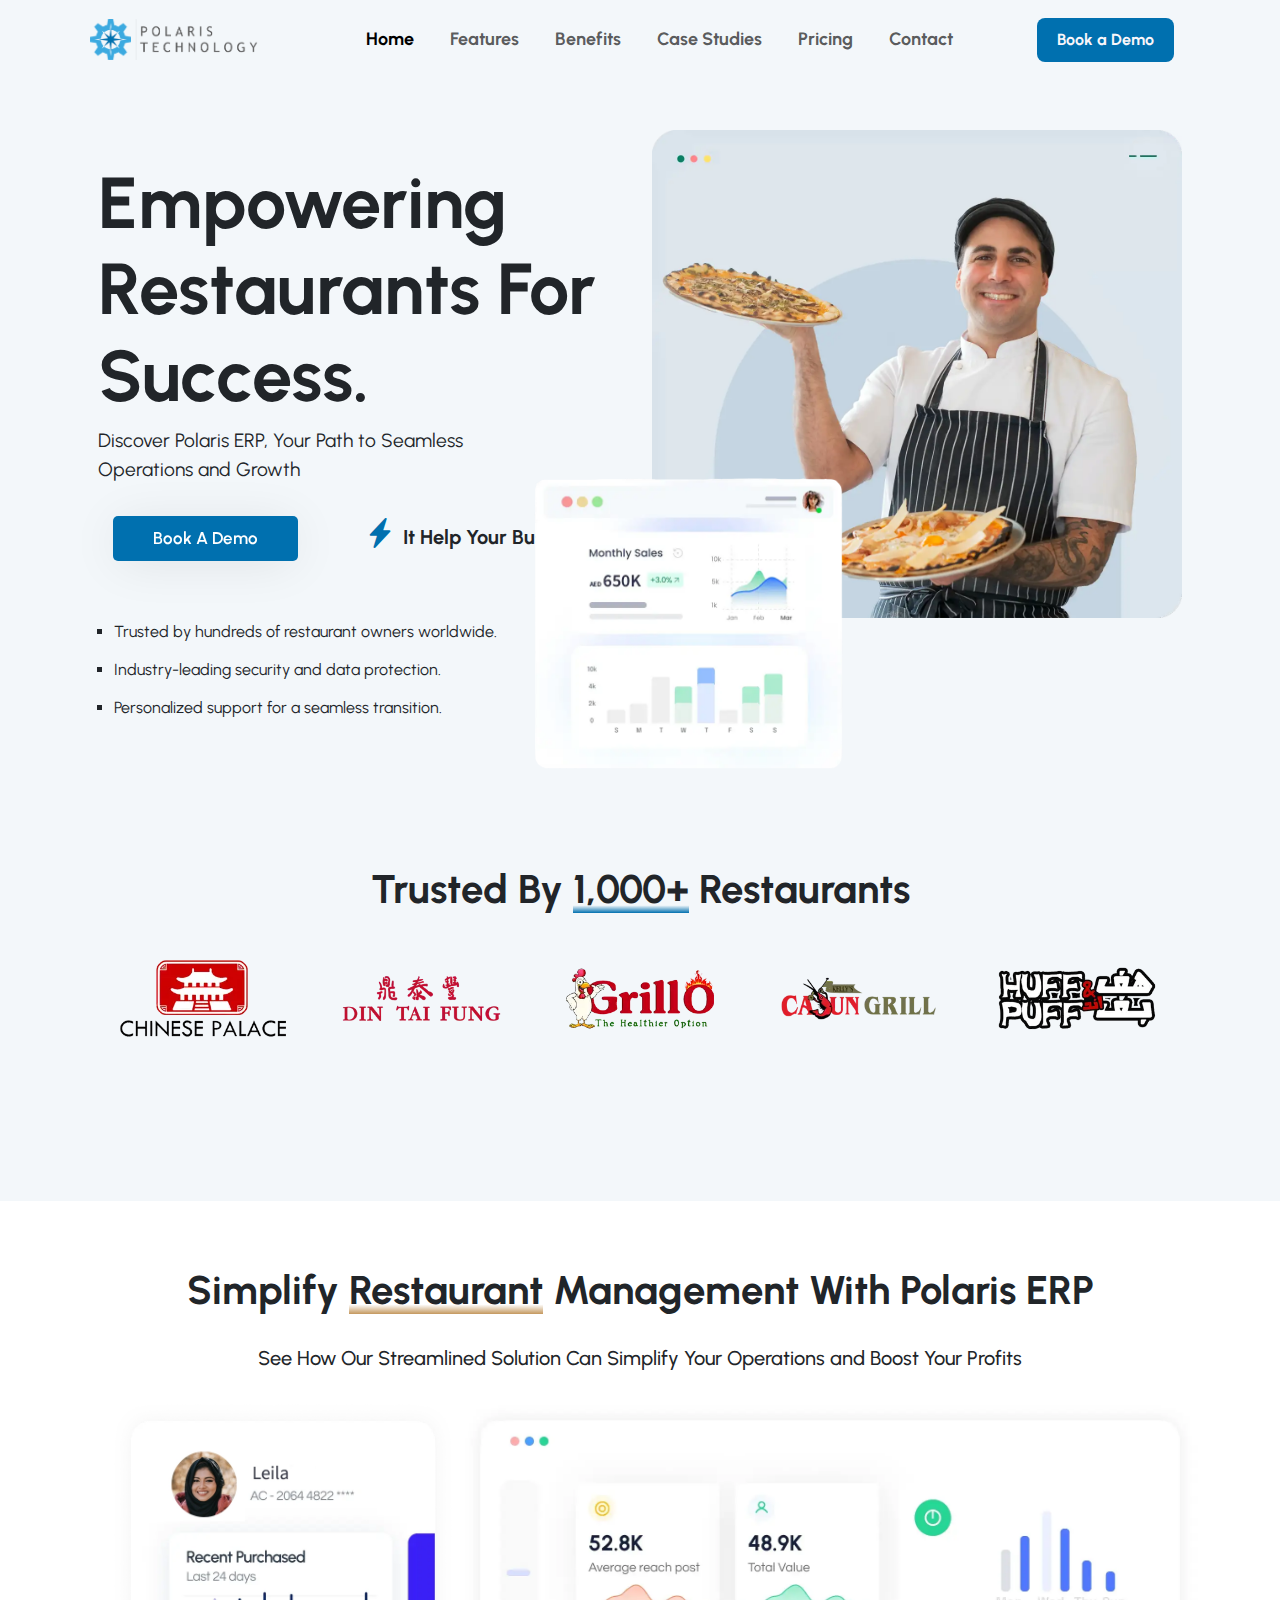
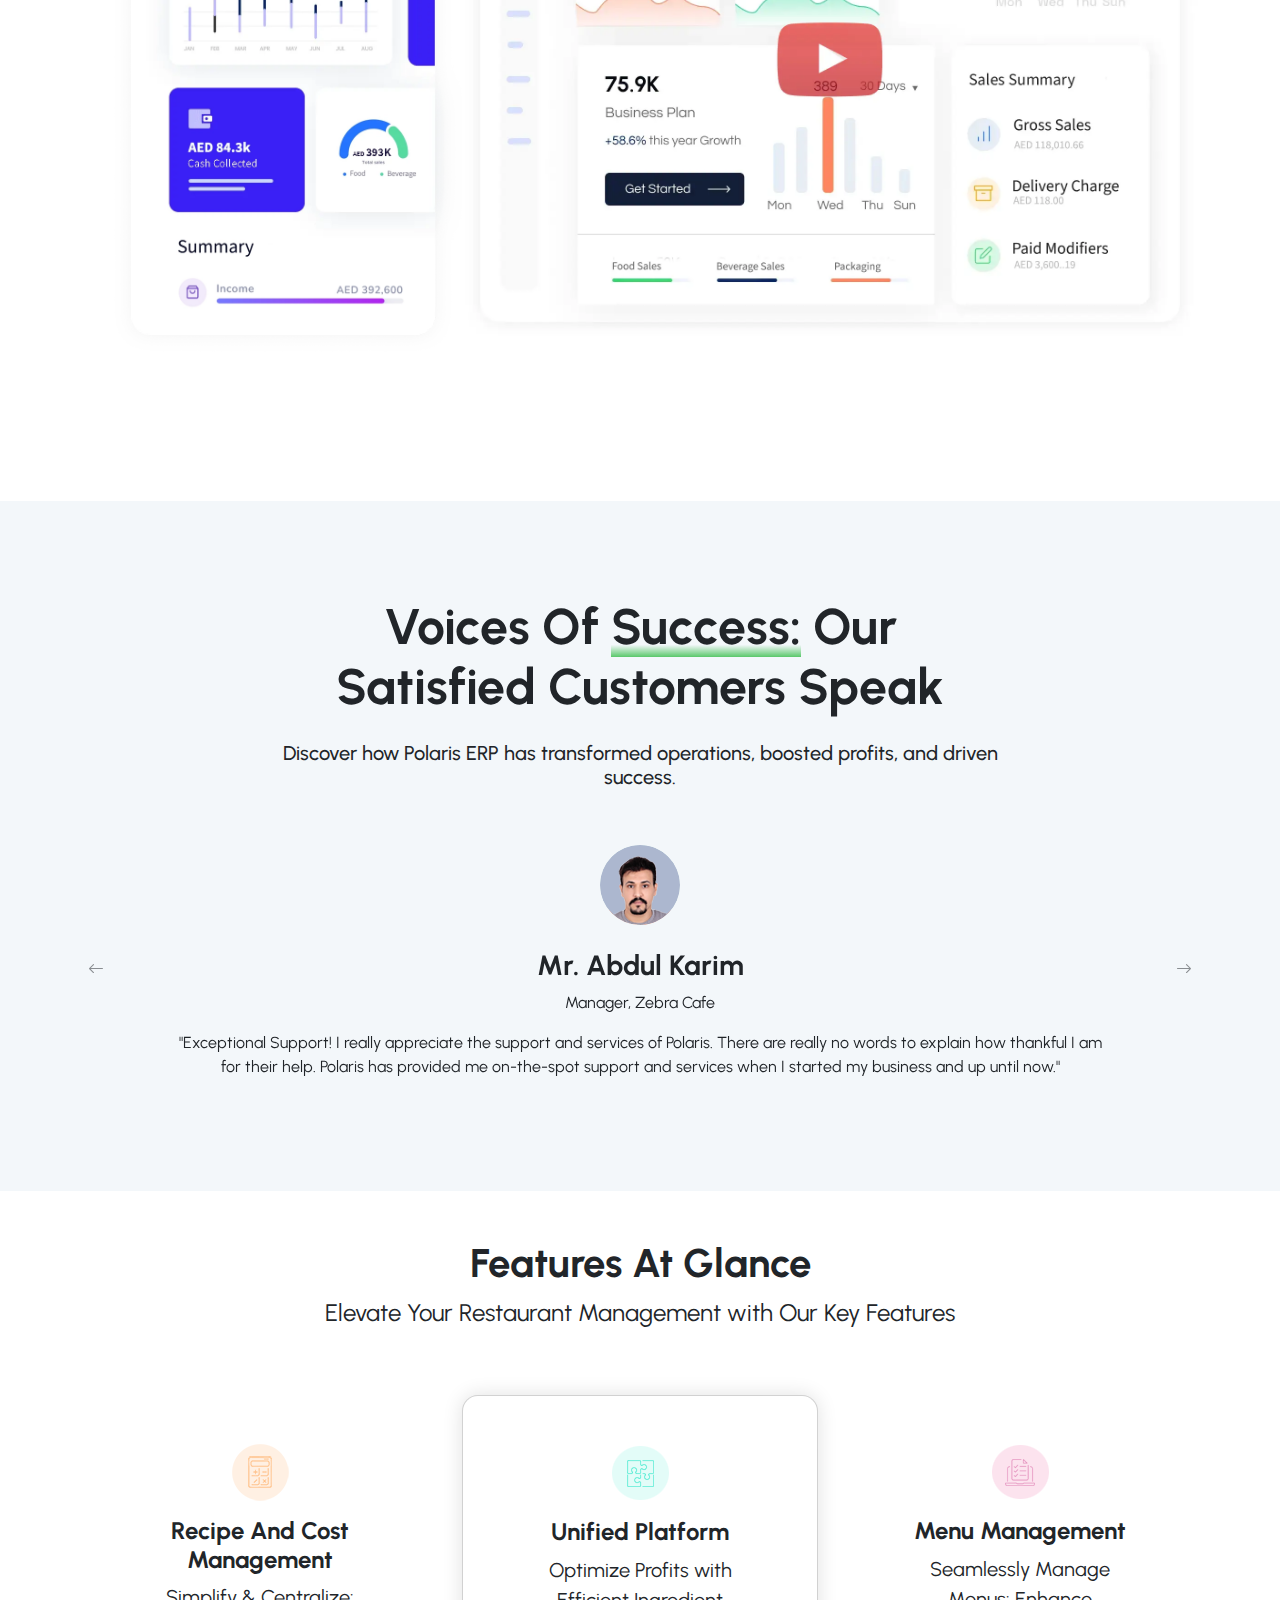
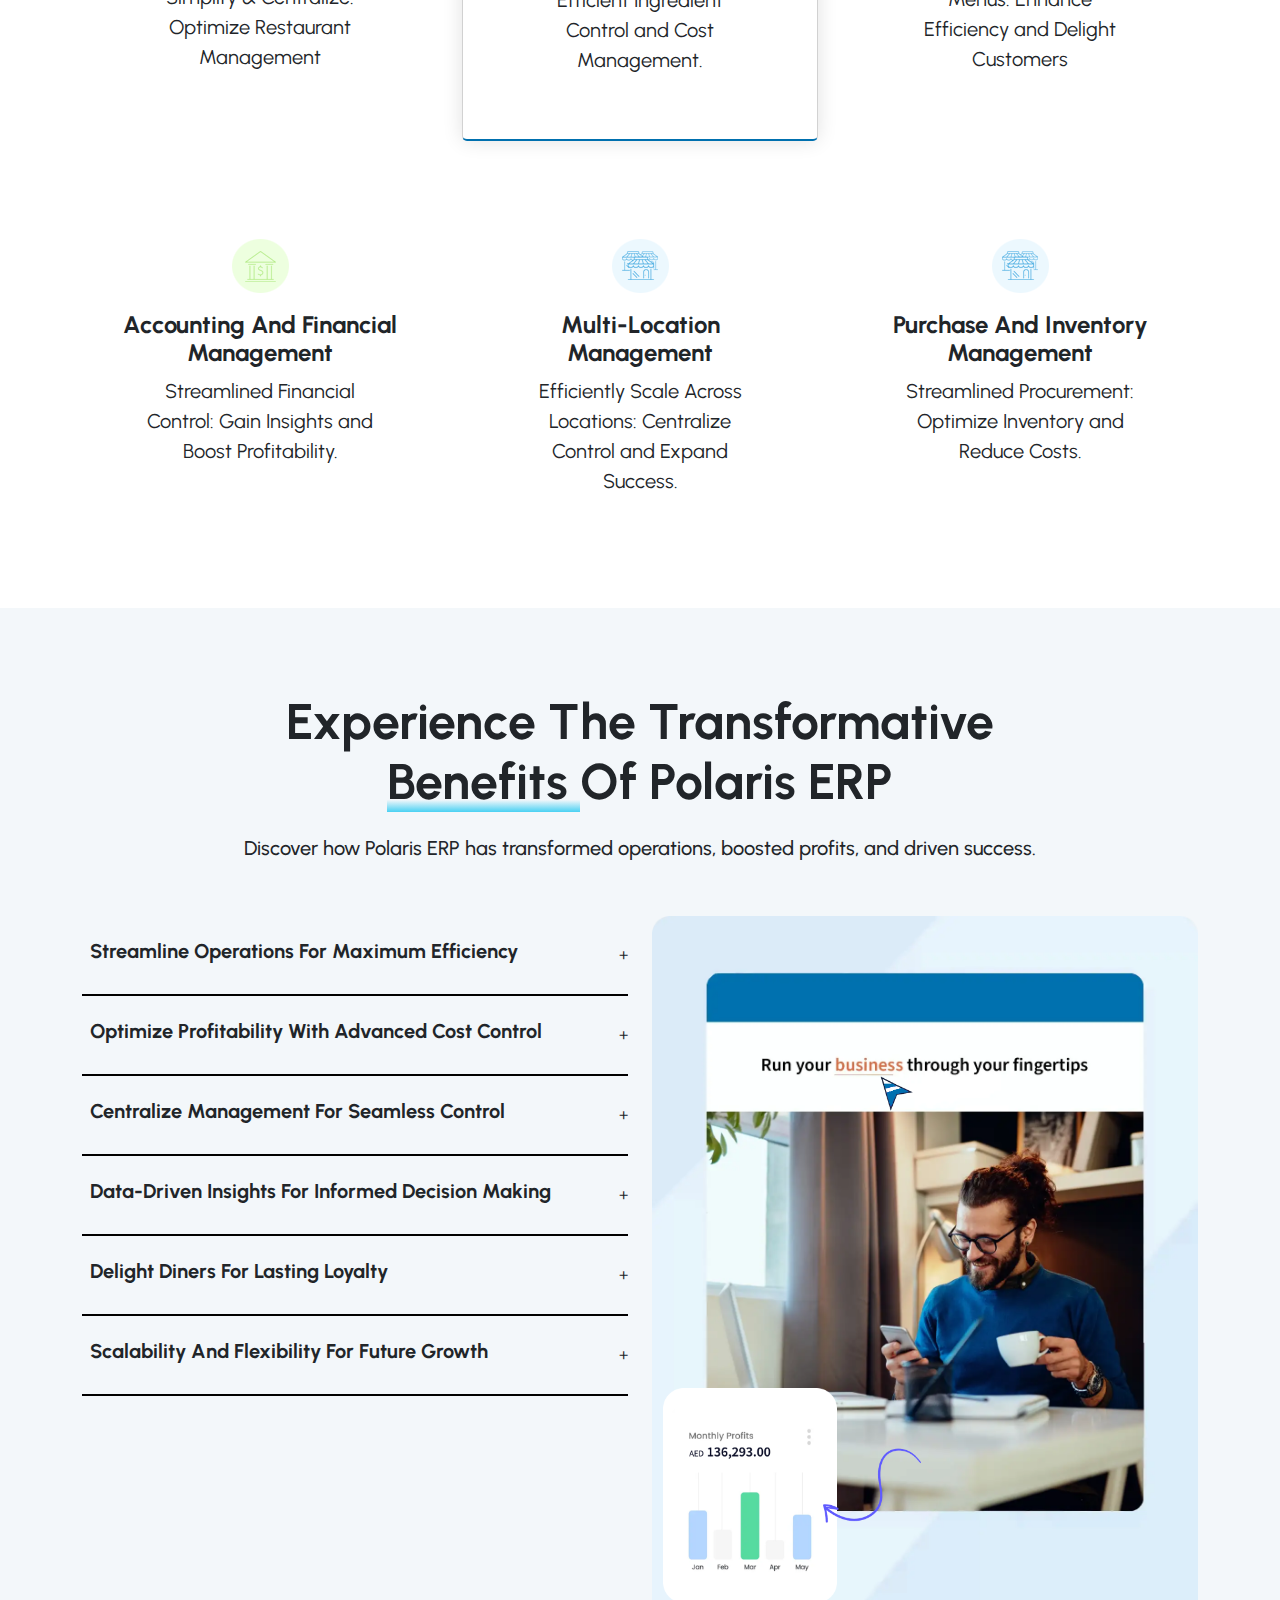
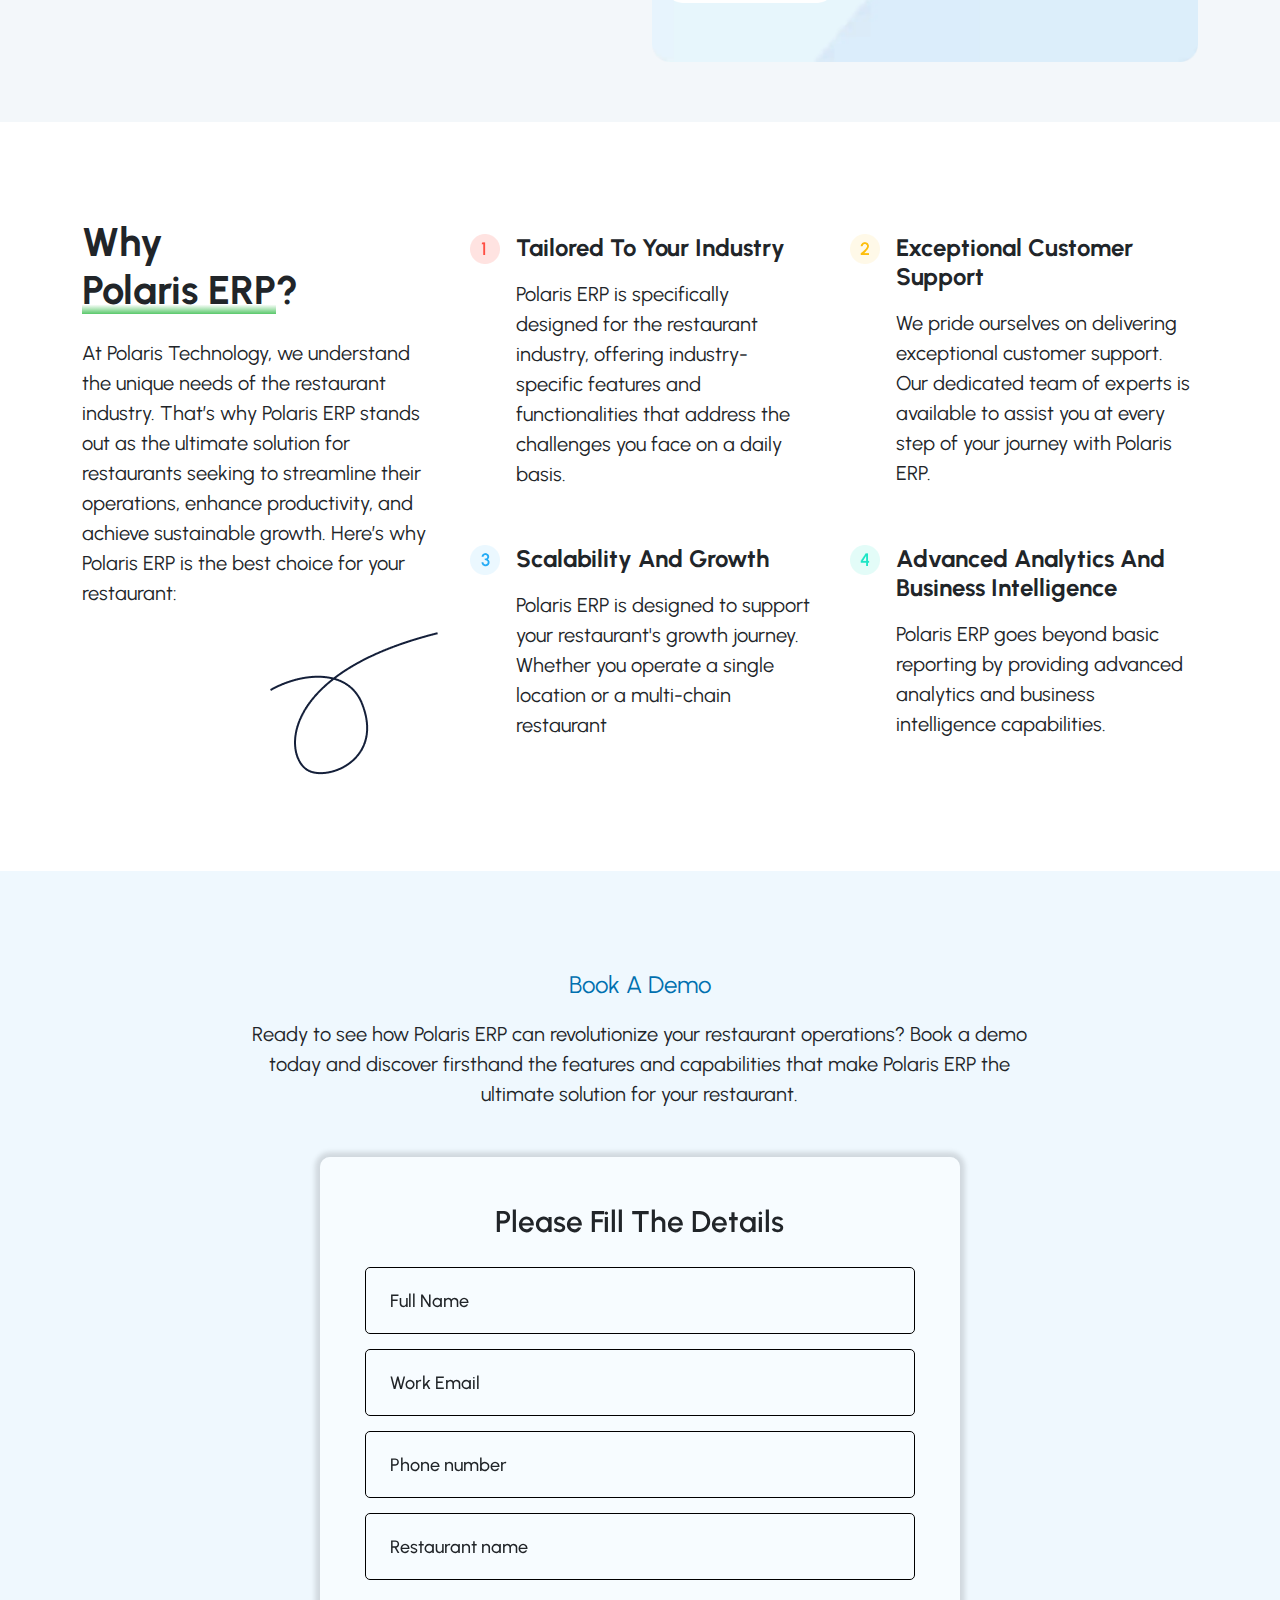
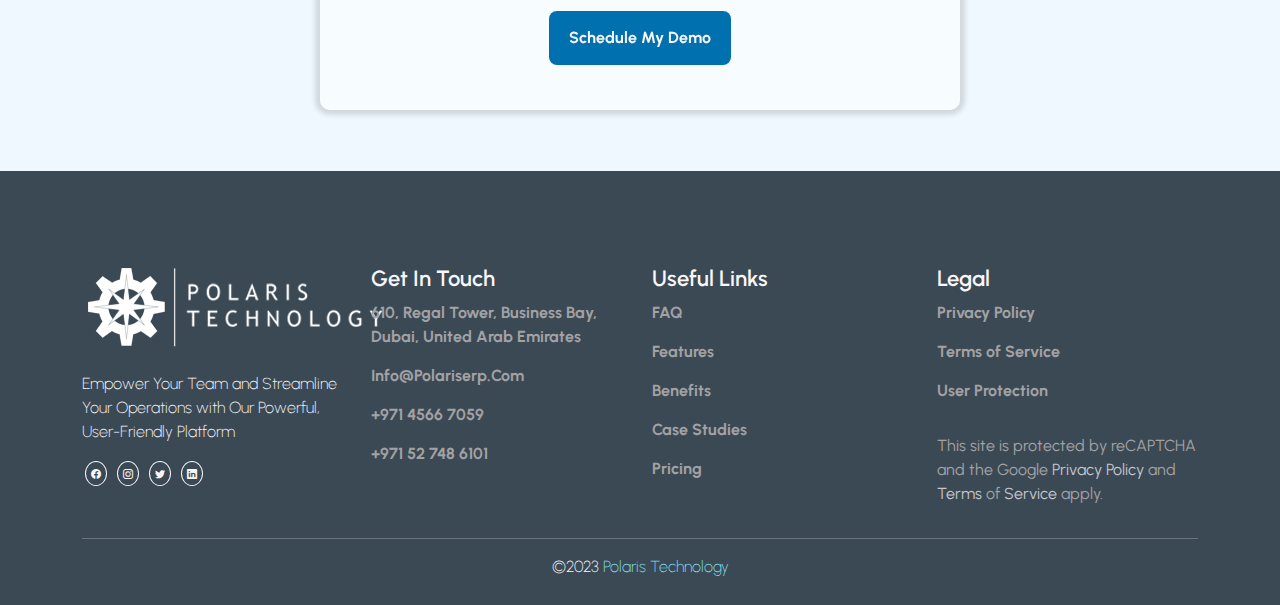
==== commit dfc12eee: "favicon added" ====
--- a/Index.html
+++ b/Index.html
@@ -5,6 +5,9 @@
     <meta name="viewport" content="width=device-width, initial-scale=1.0" />
     <title>Polaris Technology</title>
 
+
+    <!-- Favicon -->
+    <link rel="icon" href="images/polaris-favicon.png" type="image/x-icon">
     <!-- style css -->
     <link rel="stylesheet" href="css/style.css" />
   </head>
@@ -17,15 +20,6 @@
     <div id="navbar" class="sticky-top"></div>
 
     <!-- Home page contenct -->
-
-    <!-- ------------------- Hero Section------------------------------ -->
-    <!-- <h1 id="a475px">475px</h1>
-    <h1 id="a640px">640px</h1>
-    <h1 id="768px">768px</h1>
-    <h1 id="1024px">1024px</h1>
-    <h1 id="1288px">1288px</h1>
-    <h1 id="1536px">1536px</h1> -->
-
 
     <div class="here-section">
       <div class="container">
--- a/css/style.css
+++ b/css/style.css
@@ -134,9 +134,7 @@
     transform: translateX(0) translateY(-20px)
   }
 
-  /* sticky-navbar animation  */
-  
-
+  /* image movement  */
   /* --------------------------------Universal end ------------------- */
 
 /* Features CSS  start */
@@ -670,40 +668,84 @@
 
   /* Festured  */
   
+/* Case Study Portfolio Start */
+.chinese_place_restaurant .transforming h1{
+  font-size: 2.5rem !important;
+  /* width: 120%; */
+}
+.key_benefits_section h1{
+  width: 95% !important;
+  font-size: 1.6em !important;
+}
+
+/* Case Study Portfolio End */
 
 
 }
 
 /* sm  */
 @media (max-width: 640px) {
+  /* home section  */
   #home-page-main-slide-message{
     display: none !important;
   }
   .simplify-section .performance-img {
     display: none !important;
 }
+/* home section end */
+/* Case Study Portfolio Start */
+.chinese_place_restaurant .transforming h1{
+  font-size: 2.5rem !important;
+  /* width: 120%; */
+}
+.key_benefits_section h1{
+  width: 95% !important;
+  font-size: 1.6em !important;
+}
+/* Case Study Portfolio End */
 }
 
 /* md  */
 @media (max-width: 768px) {
+  /* Case Study Portfolio Start */
+.chinese_place_restaurant .transforming h1{
+  font-size: 2.5rem !important;
+  /* width: 120%; */
+}
+.key_benefits_section h1{
+  width: 95% !important;
+  font-size: 3.1em !important;
+}
+/* Case Study Portfolio End */
 
 }
 
 /* lg  */
 @media (max-width: 1024px) {
-  
-  
+  /* home section */
+  .simplify-section .performance-img{
+    display: none !important;
+  }
+  /* home section end */
 }
 
 
 /* xl  */
 @media (max-width: 1288px) {
-
+  /* home section end */
+  .simplify-section .performance-img{
+    display: none !important;
+  }
+  /* home section end */
 }
 
 /* 2xl  */
 @media (max-width: 1536px) {
-
+  /* home section end */
+  .simplify-section .performance-img{
+    display: none !important;
+  }
+  /* home section end */
 }
 
 
@@ -774,7 +816,7 @@
     color: var(--secondry-blue);
 }
 .fs-4rem{
-    font-size: 3.9rem;
+    font-size: 2.9rem;
 }
 .pricing-underline-color{
     text-decoration: underline;
@@ -989,10 +1031,6 @@
 .case_study_portfolio{
     background-color: var(--bg-dim-white);
 }
-.key_challenge p {
-color: var(--underline-blue-secondry) !important;
-
-}
 .chinese_place_restaurant .transforming h1{
     font-size: 3.8rem;
     /* width: 120%; */
@@ -1030,6 +1068,17 @@
 }
 .key_facts_figures_section .facts_figures span{
     color: var(--secondry-blue);
+}
+.case-study-para-color{
+  color: var(--para-color);
+}
+.case-study-secondary-blue{
+  color: var(--secondry-blue);
+}
+.case-study-box-shadow{
+  box-shadow: 0 0 10px rgba(0, 0, 0, 0.1);
+  width: 50%; 
+  border-radius: 1rem;
 }
 /* case stydy sub page styling end here */
 
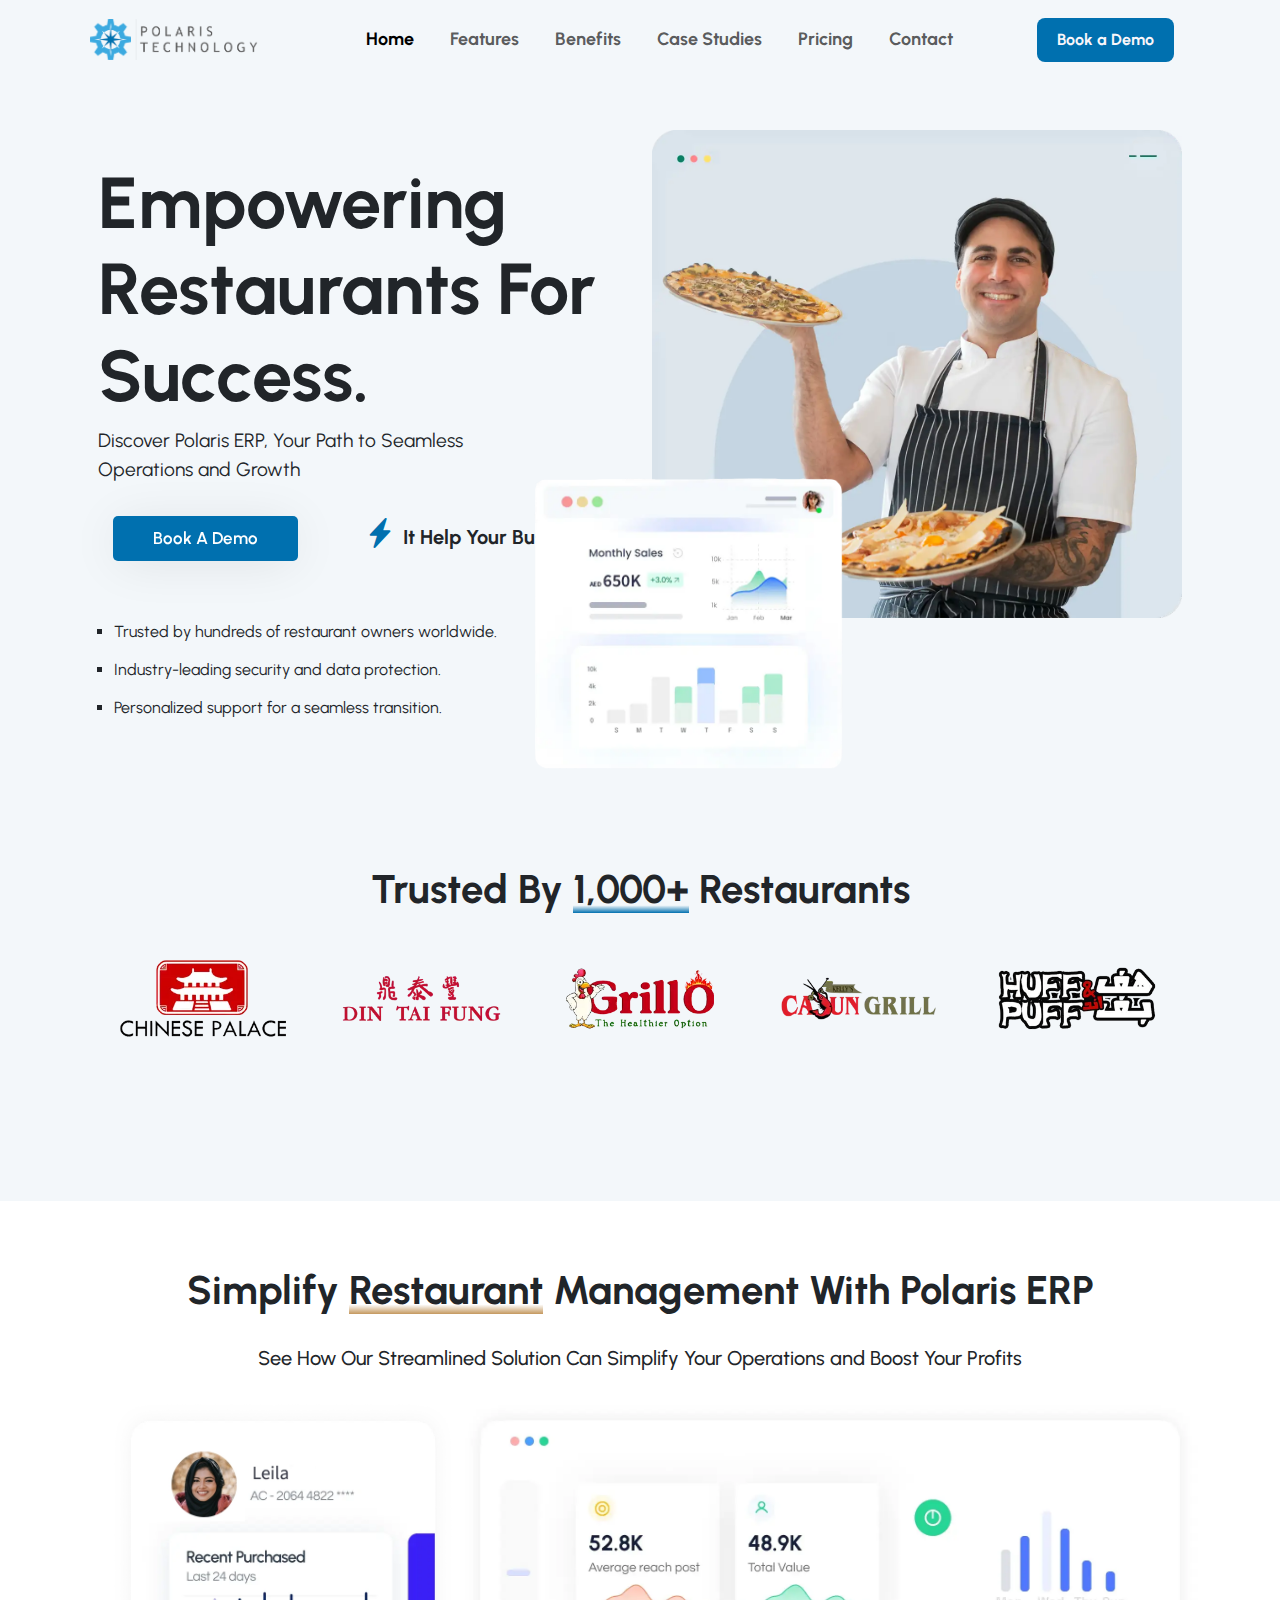
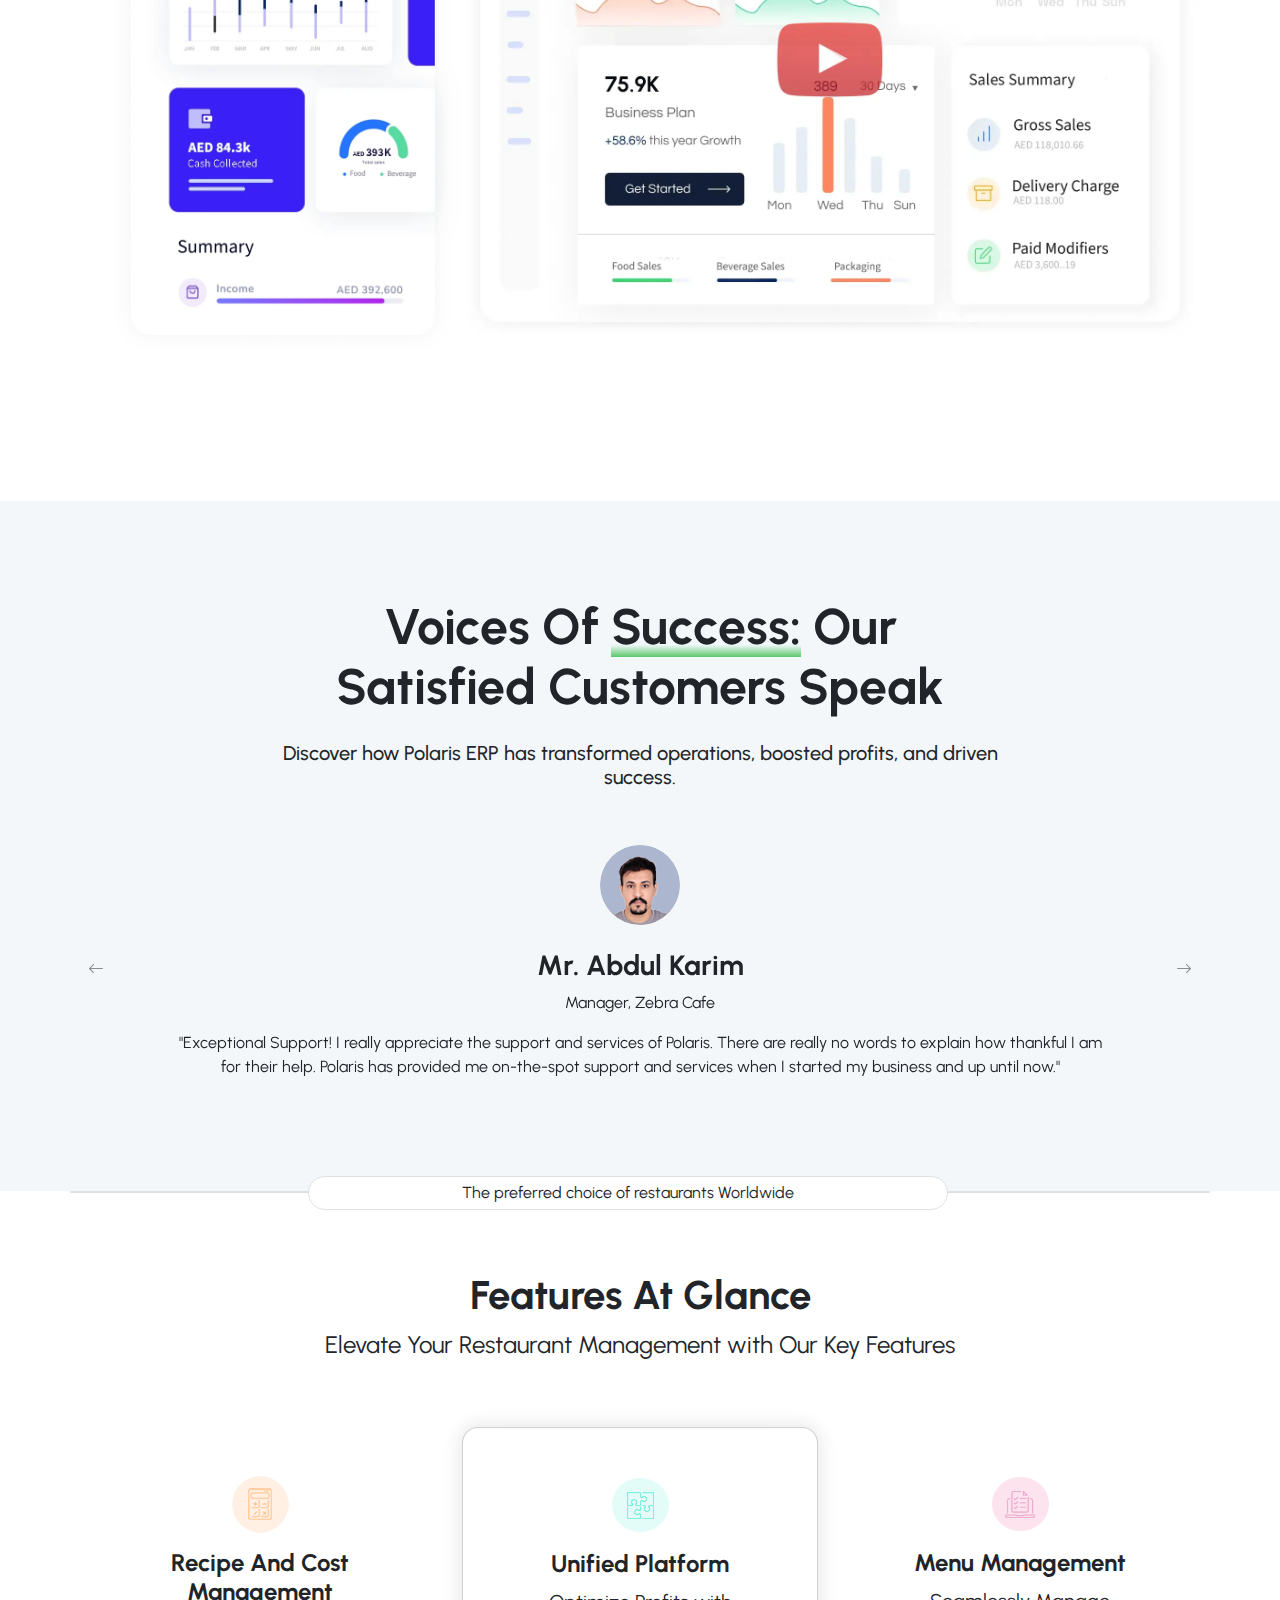
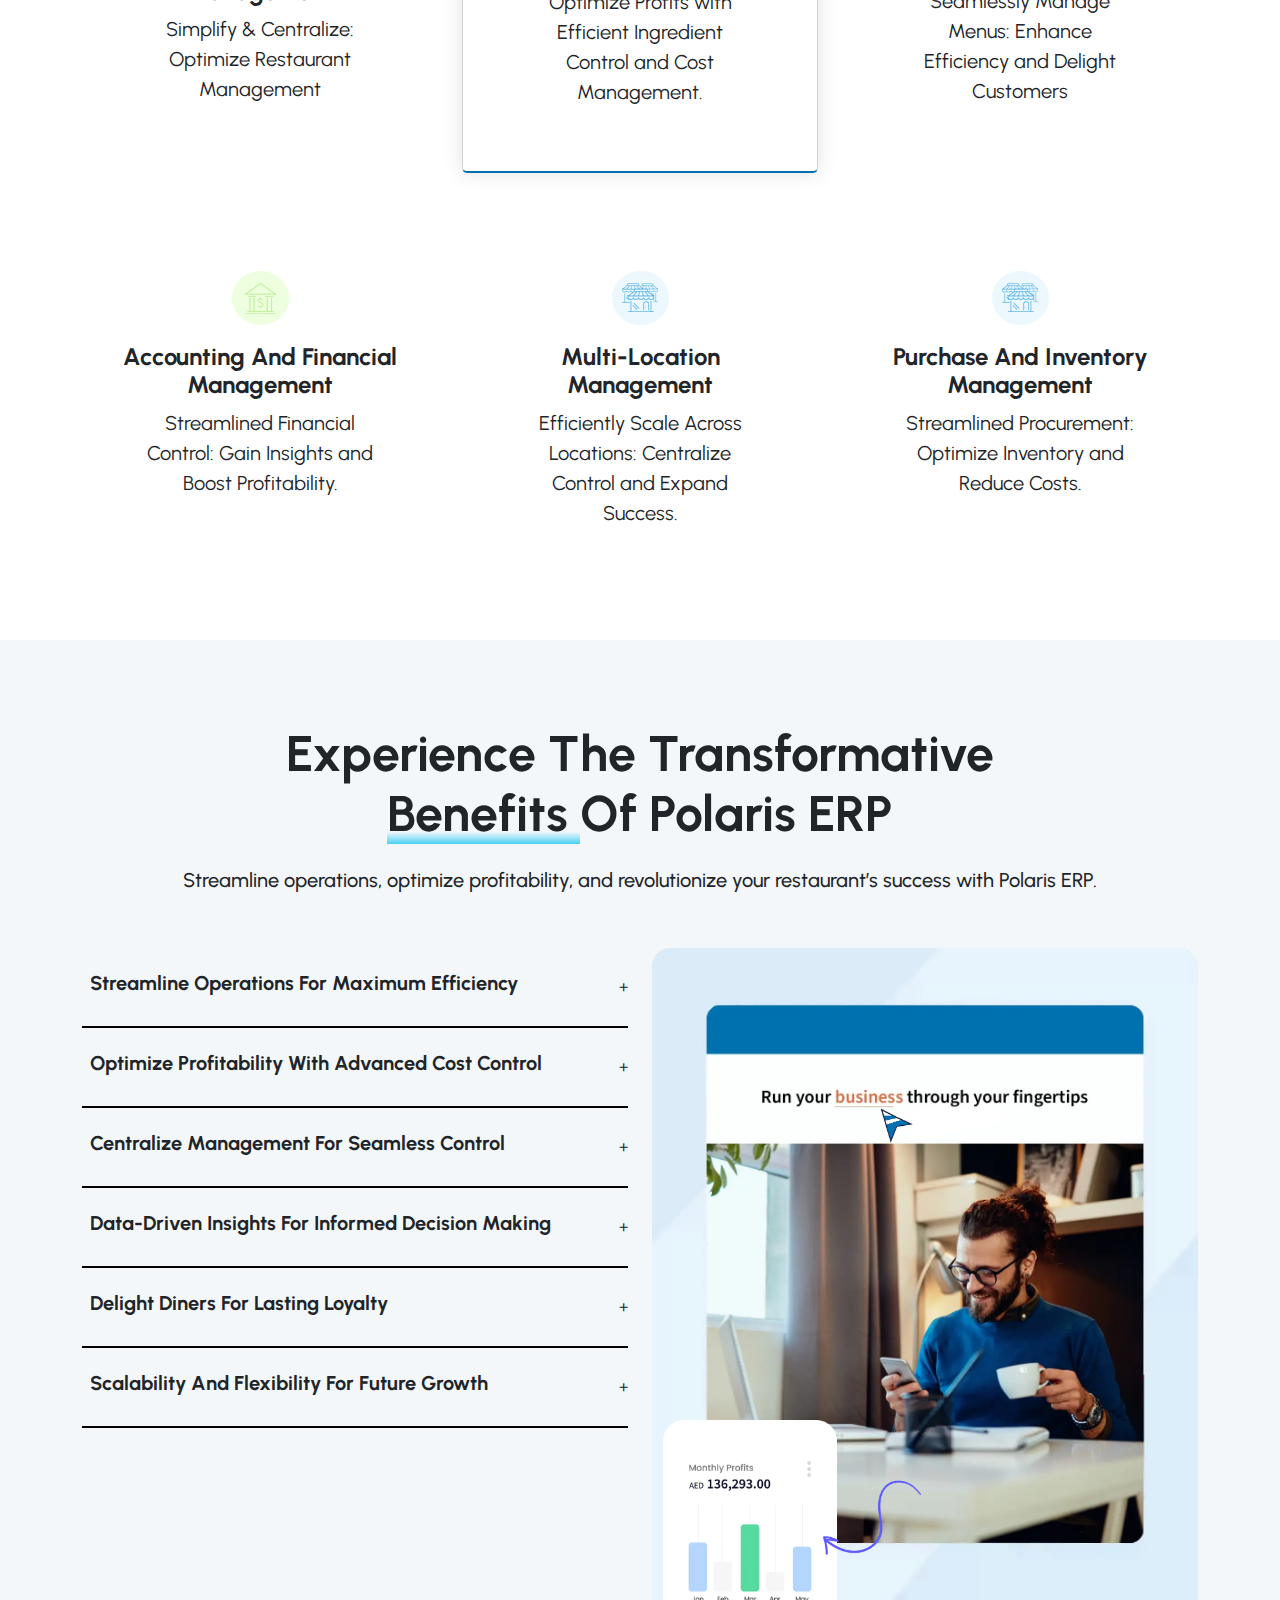
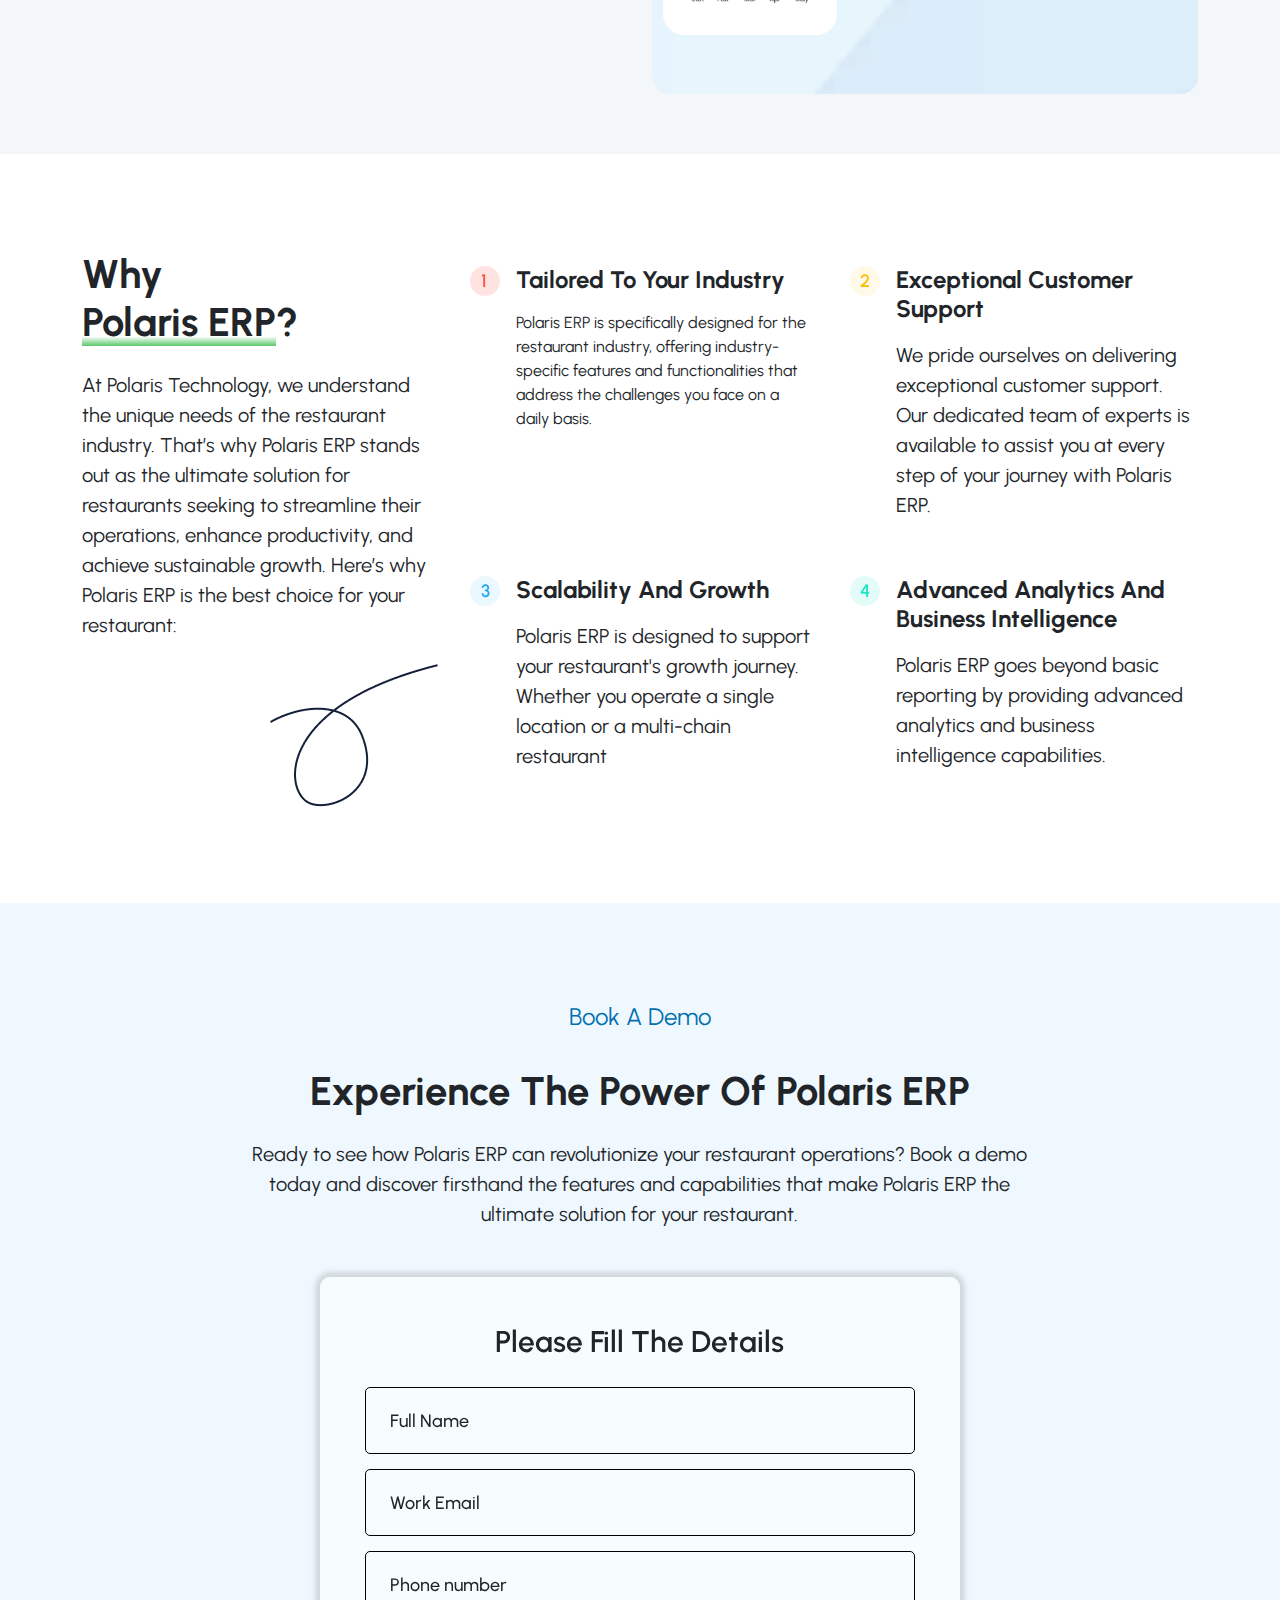
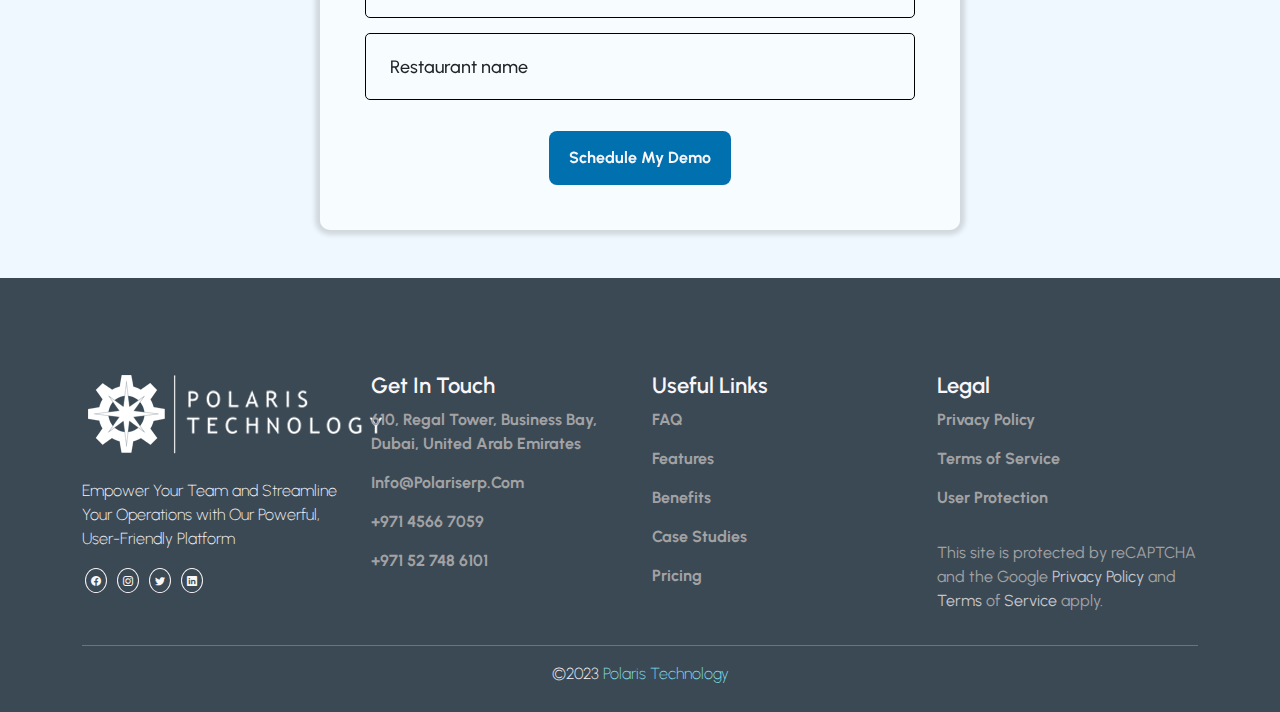
==== commit 1cee57ad: "home styled" ====
--- a/Index.html
+++ b/Index.html
@@ -4,8 +4,6 @@
     <meta charset="UTF-8" />
     <meta name="viewport" content="width=device-width, initial-scale=1.0" />
     <title>Polaris Technology</title>
-
-
     <!-- Favicon -->
     <link rel="icon" href="images/polaris-favicon.png" type="image/x-icon">
     <!-- style css -->
@@ -274,11 +272,7 @@
                   <h3 class="fw-bold fs-3">Mr. Madhan Saminathan</h3>
                   <p>Director, Meenatshi Chettinadu Restaurant</p>
                   <p class="mx-auto w-75">
-                    Transformed from bad to excellent! Our restaurant had severe
-                    management issues, prompting staff complaints. After
-                    contacting Polaris, they introduced Polaris ERP. Currently,
-                    operations run smoothly, and we're extremely satisfied. I
-                    wholeheartedly endorse Polaris ERP for restaurant solutions.
+                    "Polaris ERP system is very effective. Our dedicated Implementation and Support Engineer and the rest of the team from Polaris has always been very cooperative and help in offering solutions instantly even at odd times."
                   </p>
                 </div>
               </div>
@@ -316,10 +310,27 @@
       </div>
     </div>
 
+    <!-- Experience the preferred choice of restaurants Worldwide -->
+    <div class="preferred-choice">
+      <div class="container border border-1">
+      </div>
+      <div class="position-relative">
+        <div class="position-absolute top-50 start-50 translate-middle w-100 z-index-5">
+          <div class="row w-100 justify-content-center z-index-5">
+            <div class="col-6 text-center border rounded-pill py- bg-white">
+              <div class="p-1 devider">
+                The preferred choice of restaurants Worldwide
+              </div>
+            </div>
+          </div>
+        </div>
+      </div>
+    </div>
+
     <!-- --------------------Voices Of Success END------------------------------- -->
 
     <!-- ---------Features At Glance----------- -->
-    <div class="featured-section my-5">
+    <div class="featured-section my-5 ">
       <div class="container">
         <div class="row gy-5 justify-content-center">
           <div class="col-12">
@@ -449,8 +460,7 @@
             Experience The Transformative <span class="brush-paint-sky">Benefits </span> Of Polaris ERP
           </h1>
           <h5 class="text-center pb-5">
-            Discover how Polaris ERP has transformed operations, boosted
-            profits, and driven success.
+            Streamline operations, optimize profitability, and revolutionize your restaurant’s success with Polaris ERP.
           </h5>
           <div class="col-xs-12 col-md-6">
             <div class="faq">
@@ -589,7 +599,7 @@
               </div>
               <div class="mx-2">
                 <h4 class="my-3 fw-bold">Tailored To Your Industry</h4>
-                <p class="fs-5">Polaris ERP is specifically designed for the restaurant industry,
+                <p class="fs-6">Polaris ERP is specifically designed for the restaurant industry,
                    offering industry-specific features and functionalities that address
                     the challenges you face on a daily basis.
                   </p>
@@ -651,6 +661,7 @@
           <div class="row py-5">
             <p class="text-center fs-4 mt-5 book-a-demo">Book A Demo</p>
             <div class="col">
+              <h1 class="text-center p-3 fw-bolder">Experience The Power Of Polaris ERP </h1>
               <p class="text-center fs-5 text-dark w-75 mx-auto mb-5">Ready to see how Polaris ERP can revolutionize your restaurant operations? Book a demo today and discover firsthand the features and capabilities that make Polaris ERP the ultimate solution for your restaurant.</p>
               <div class="form-main">
                 <div class="main-wrapper">
--- a/css/style.css
+++ b/css/style.css
@@ -344,7 +344,12 @@
  }
 
 
+
+
  /* ------Features At Glance-------- */
+ .featured-section h1{
+  margin-top: 30px;
+ }
  .hover-card:hover {
     /* border: 0px 0px 0px 2px solid blue; */
     border-bottom: 2px solid var(--secondry-blue) !important;
@@ -635,7 +640,11 @@
 .faq-img{
   margin-top: 49px;
 }
-
+.faq-answer{
+  padding: 10px;
+  font-size: medium;
+  color: #2cb966;
+}
 /* .simplify-section */
 .performance-img {
   display: none;
@@ -655,6 +664,11 @@
 .voice-section h1 {
   font-size: 34px;
 }
+
+ /* featured-section */
+ .devider{
+  color: red;
+ }
 
 /* footer  */
 footer h5 {
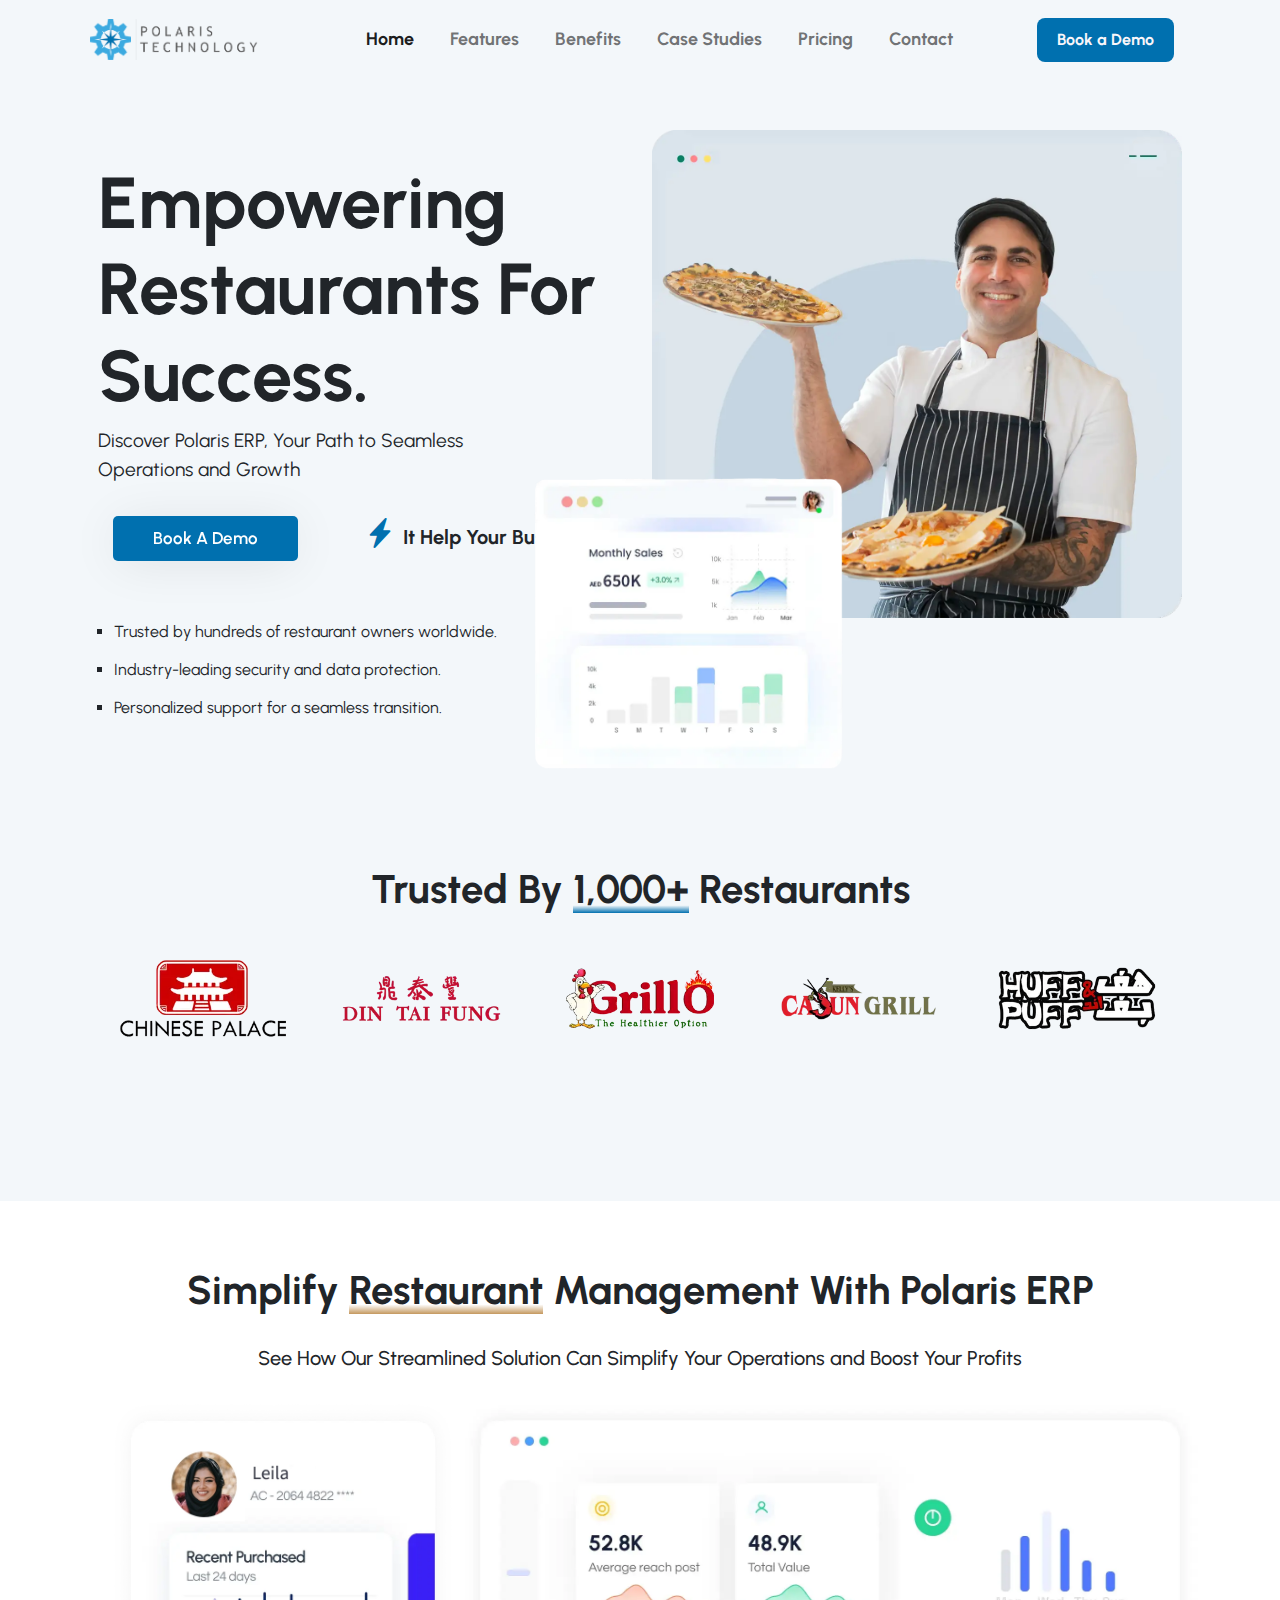
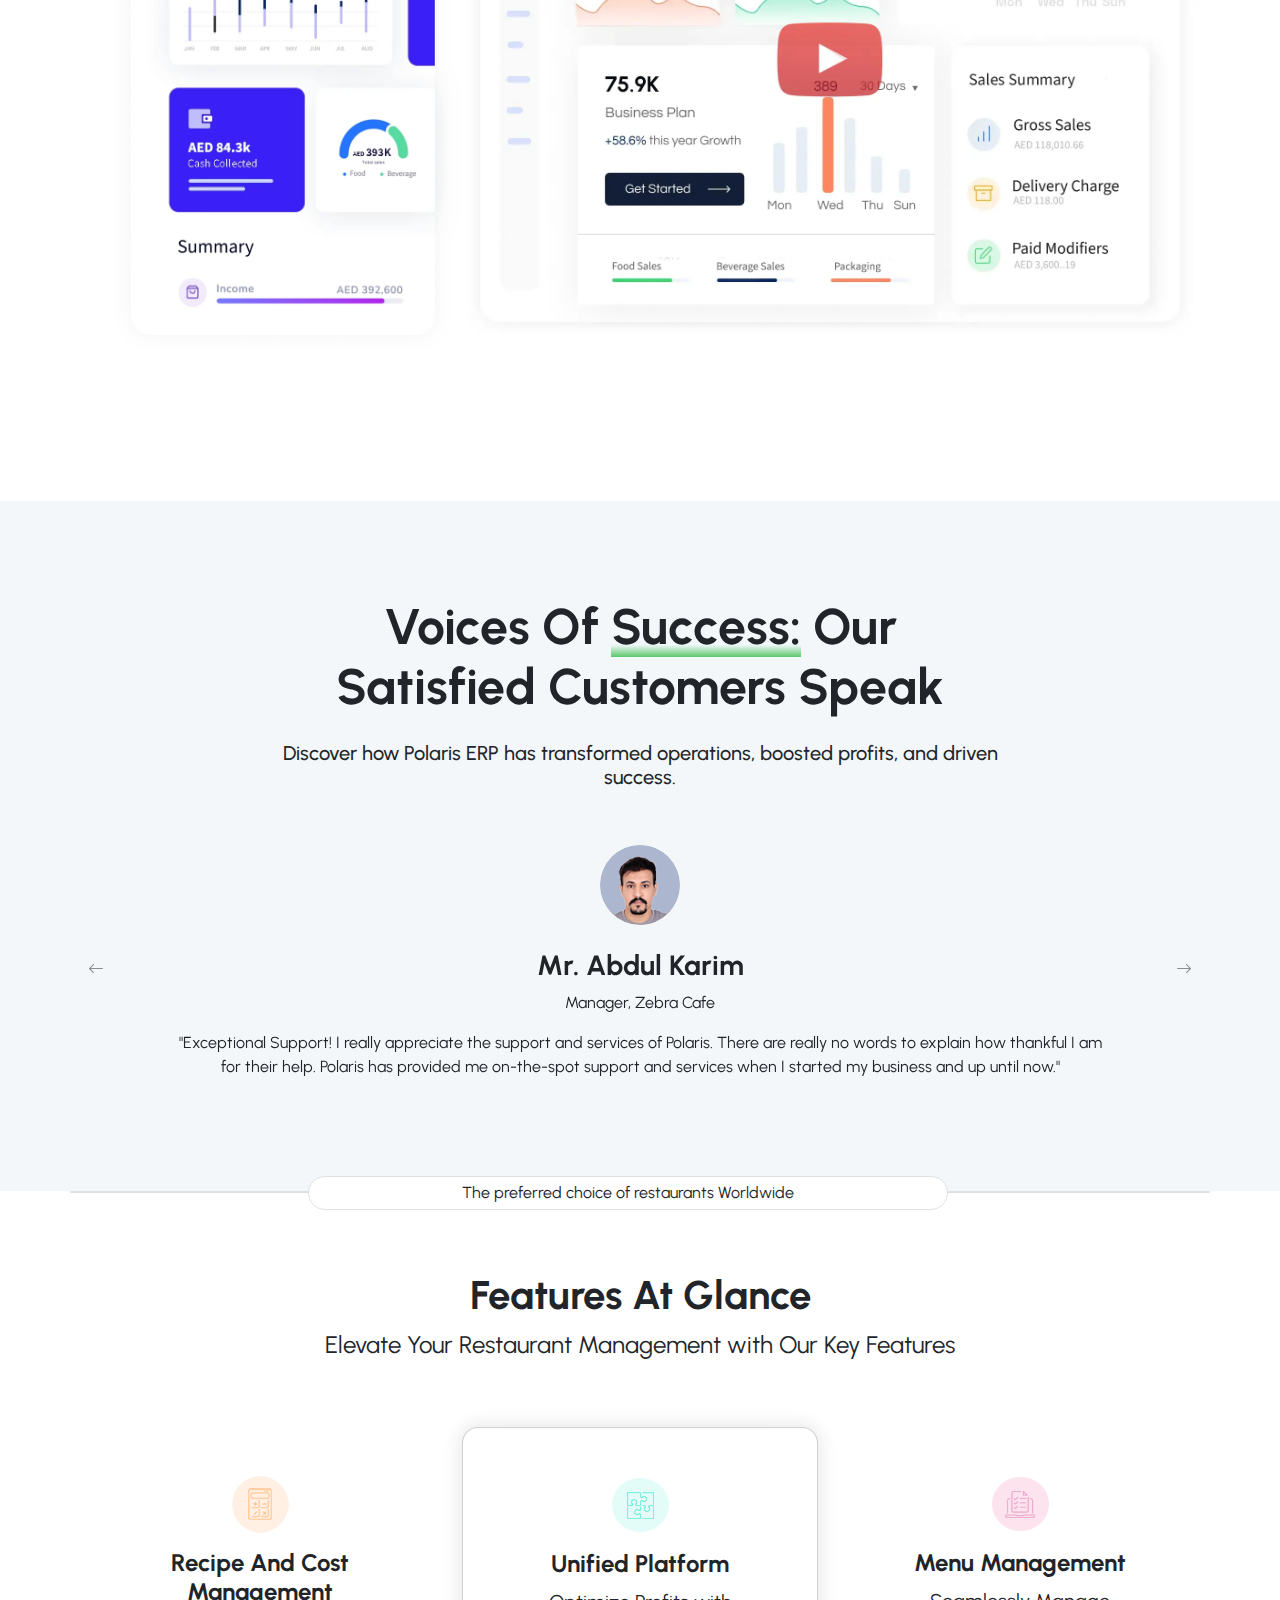
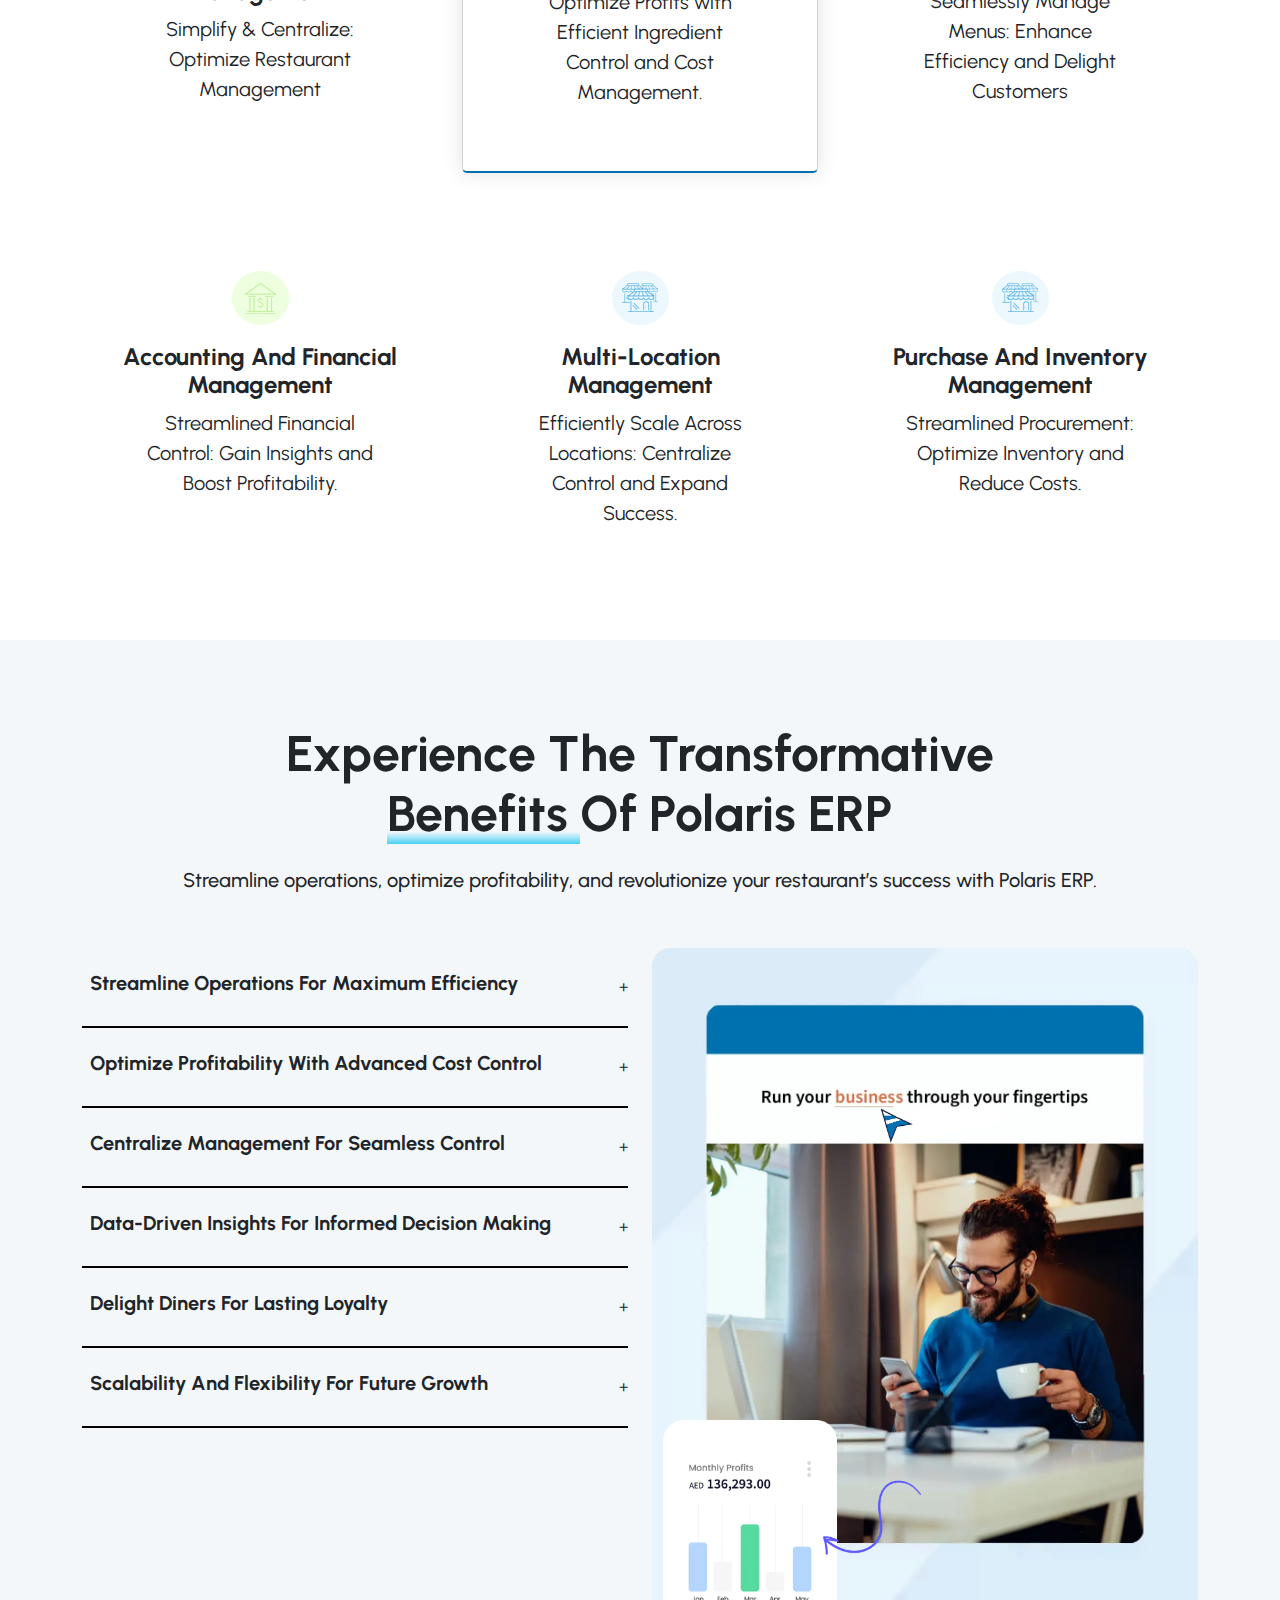
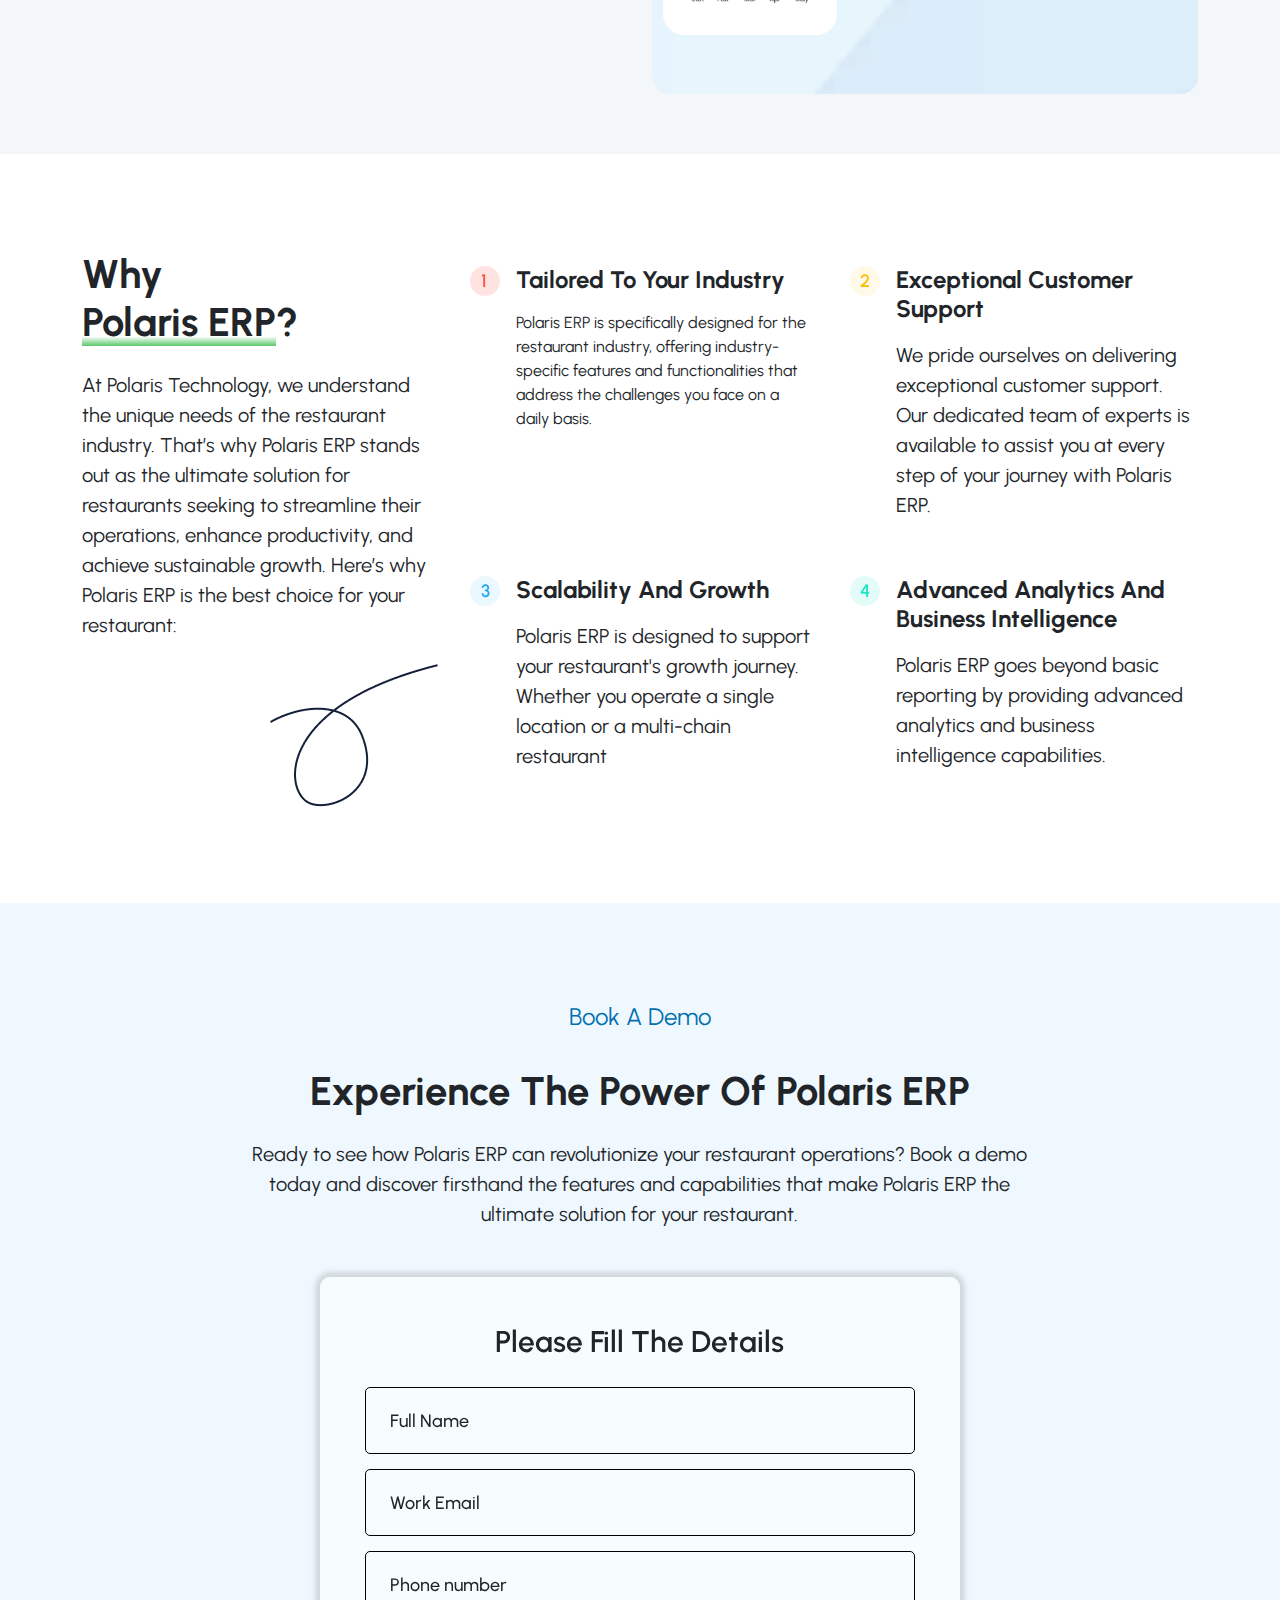
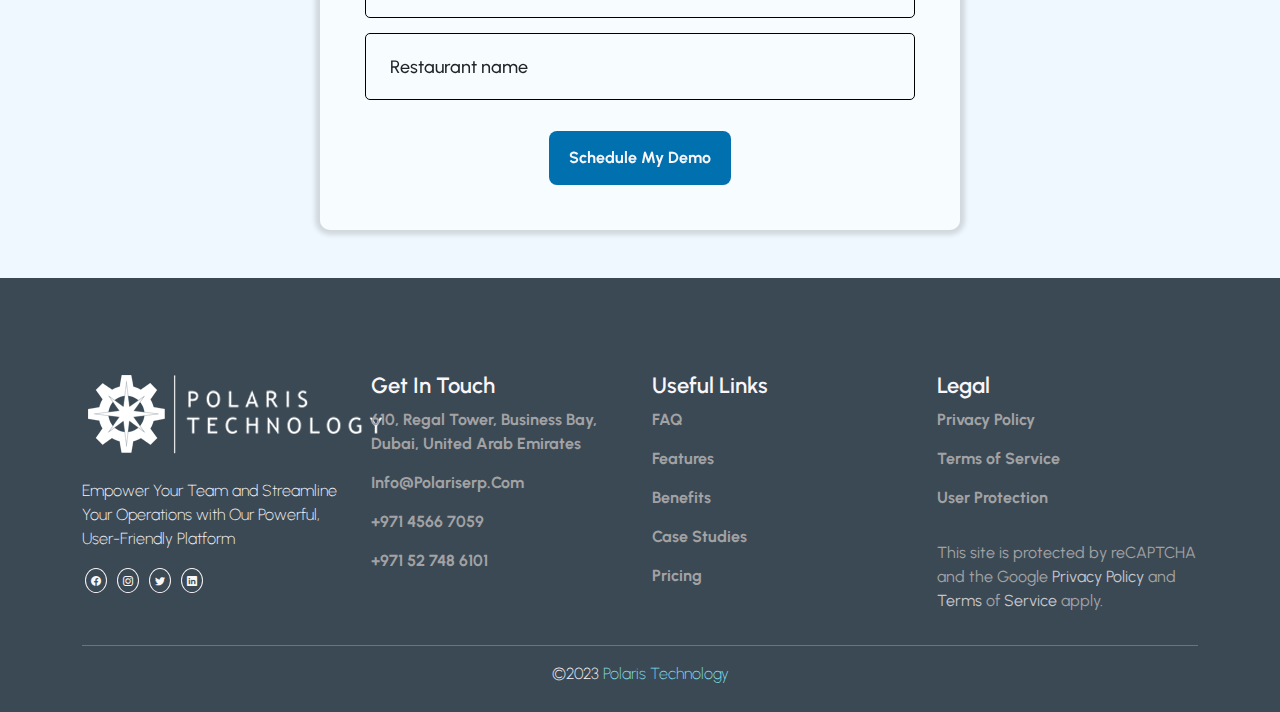
==== commit 14da4d3c: "boostrap locally setuped" ====
--- a/Index.html
+++ b/Index.html
@@ -1,755 +1,688 @@
 <!DOCTYPE html>
 <html lang="en">
-  <head>
-    <meta charset="UTF-8" />
-    <meta name="viewport" content="width=device-width, initial-scale=1.0" />
-    <title>Polaris Technology</title>
-    <!-- Favicon -->
-    <link rel="icon" href="images/polaris-favicon.png" type="image/x-icon">
-    <!-- style css -->
-    <link rel="stylesheet" href="css/style.css" />
-  </head>
-  <body>
-
-    <div id="preloader">
-      <div id="loader"></div>
-    </div>
-    <!-- Navbar placeholder -->
-    <div id="navbar" class="sticky-top"></div>
-
-    <!-- Home page contenct -->
-
-    <div class="here-section">
+
+<head>
+  <meta charset="UTF-8" />
+  <meta name="viewport" content="width=device-width, initial-scale=1.0" />
+  <!-- Title -->
+  <title>Transform Your Restaurant Business With Polaris ERP | Polaris Technology </title>
+  <!-- Favicon -->
+  <link rel="icon" href="images/polaris-favicon.png" type="image/x-icon">
+
+  <!-- style css -->
+  <link rel="stylesheet" href="css/style.css" />
+</head>
+
+<body>
+
+  <div id="preloader">
+    <div id="loader"></div>
+  </div>
+  <!-- Navbar placeholder -->
+  <div id="navbar" class="sticky-top">
+    <nav class="navbar navbar-expand-lg">
+
       <div class="container">
-        <div class="row p-3 gy-5">
-          <div class="col-sm-12 col-md-12 col-xl-6 ">
-            <h1>Empowering Restaurants For Success.</h1>
-            <p>
-              Discover Polaris ERP, Your Path to Seamless Operations and Growth
-            </p>
-            <span class="hero-btn">
-              <a href="/contact.html" class="btn1 btn-bottom" data-hover="Book A Demo">Book A Demo</a>
-            </span>
-            <span class="d-block d-md-inline-block"
-              ><i class="bi bi-lightning-charge-fill ms-md-5 m-2"></i
-              ><span class="fw-bold fs-5">It Help Your Business</span>
-            </span>
-            <ul class="hero-list">
-              <li>Trusted by hundreds of restaurant owners worldwide.</li>
-              <li>Industry-leading security and data protection.</li>
-              <li>Personalized support for a seamless transition.</li>
-            </ul>
-          </div>
-          <div class="col-sm-12  col-md-12 col-xl-6 position-relative">
-            <span>
-              <img
-              id="main-hero-img"
-                class="img-fluid move-on-hover-left"
-                src="images/Home/home-man-arab-2-polaris.webp"
-                alt="home-man-arab-2-polaris.webp"
-              />
-              <img
-                id="sales-dashboard-img"
-                class="d-none d-lg-block   move-on-hover-top"
-                src="images//Home/home-page-main-slide-sales-dashbaord-polaris-technology.webp"
-                alt="home-page-main-slide-sales-dashbaord-polaris-technology.webp"
-              />
-              <img
-                id="home-page-main-slide-message"
-                class="d-none d-xxl-block   move-on-hover-top"
-                src="/images/Home/home-page-main-slide-message-1-polaris-technology.webp"
-                alt=""
-              />
-            </span>
-          </div>
-        </div>
-        <!-- ------------------- HERO SECTION END------------------------------ -->
-
-        <!-- --------------------TRUSTED BY SECTION------------------------------- -->
-        <div class="container mt-5  trustedby-section">
-          <div class="row mt-5">
-            <h3 class="text-center fs-1 fw-bold">
-              Trusted By <span class="brush-paint-blue">1,000+</span>  Restaurants
-            </h3>
-            <div class="container">
-              <div class="partnered-section">
-                <div class="partnered-images">
-                  <img
-                    class="partnered-image"
-                    src="images/Home/chinese-palace-logo.webp"
-                    alt="Image 1"
-                  />
-                  <img
-                    class="partnered-image"
-                    src="images/Home/din-tai-fung-logo.webp"
-                    alt="Image 2"
-                  />
-                  <img
-                    class="partnered-image"
-                    src="images/Home/grillo-logo.webp"
-                    alt="Image 3"
-                  />
-                  <img
-                    class="partnered-image"
-                    src="images/Home/kelly-cajun-logo-1.webp"
-                    alt="Image 4"
-                  />
-                  <img
-                    class="partnered-image"
-                    src="images/Home/huffnpuff-logo.webp"
-                    alt="Image 5"
-                  />
-                  <img
-                    class="partnered-image"
-                    src="images/Home/kelly-cajun-logo-1.webp"
-                    alt="Image 6"
-                  />
-                  <img
-                    class="partnered-image"
-                    src="images/Home/panda-chinese-logo.webp"
-                    alt="Image 7"
-                  />
-                  <img
-                    class="partnered-image"
-                    src="images/Home/tiger-sugar-logo-1.webp"
-                    alt="Image 8"
-                  />
-                  <img
-                    class="partnered-image"
-                    src="images/Home/huffnpuff-logo.webp"
-                    alt="Image 9"
-                  />
-                  <img
-                    class="partnered-image"
-                    src="images/Home/din-tai-fung-logo.webp"
-                    alt="Image 10"
-                  />
-                  <img
-                    class="partnered-image"
-                    src="images/Home/chinese-palace-logo.webp"
-                    alt="Image 11"
-                  />
-                  <img
-                    class="partnered-image"
-                    src="images/Home/grillo-logo.webp"
-                    alt="Image 12"
-                  />
-                  <img
-                    class="partnered-image"
-                    src="images/Home/panda-chinese-logo.webp"
-                    alt="Image 13"
-                  />
-                </div>
-              </div>
-            </div>
-          </div>
-        </div>
-      </div>
-    </div>
-
-    <!-- --------------------Simplify Restaurant--------------------------------->
-
-    <div class="simplify-section">
-      <div class="container">
-        <div class="row">
-          <h1 class="fw-bolder text-center">
-            Simplify <span class="brush-paint-red">Restaurant</span> Management With Polaris ERP
-          </h1>
-          <h5 class="text-center p-4">
-            See How Our Streamlined Solution Can Simplify Your Operations and
-            Boost Your Profits
-          </h5>
-          <div class="col-4 d-none d-md-block">
-            <img
-              class="d-none d-sm-block img-fluid h-100 left-side-video move-on-hover-top"
-              src="images/Home/left-side-video-dashboard-image.webp"
-              alt=""
-            />
-          </div>
-          <div class="col-sm-12 col-md-7 col-lg-8 col-xl-8">
-            <div class="position-relative">
-              <div>
-                <a href="https://www.youtube.com/watch?v=XbIIHecXoGc" >
-                <img
-                  class="img-fluid main-video-img w-100 h-100"
-                  src="images/Home/dashboard-video-main.webp"
-                  alt=""
-                /></a>
-                
-              </div>
-              <div class="performance-img-position d-none d-lg-block">
-                <img
-                  class="performance-img move-on-hover-left d-none d-sm-block img-fluid"
-                  src="images/Home/performance-screen-1.webp"
-                  alt=""
-                />
-              
-              </div>
-            </div>
-          </div>
-        </div>
-      </div>
-    </div>
-    <!-- --------------------Simplify Restaurant END------------------------------- -->
-
-    <!-- --------------------Voices Of Success------------------------------- -->
-
-    <div class="container-fluid py-5 voice-section">
-      <div
-        class="row justify-content-center justify-content-lg-around align-items-center my-5 text-center"
-      >
-        <!-- Recipe And COGS Control Text  -->
-        <div class="col-10 col-lg-7">
-          <h1 class="text-center">
-            Voices Of  <span class="brush-paint-green">Success:</span>  Our Satisfied Customers Speak
-          </h1>
-          <h5 class="mt-4">
-            Discover how Polaris ERP has transformed operations, boosted
-            profits, and driven success.
-          </h5>
-        </div>
-        <!-- Carsousel of Customer Review  -->
-        <div
-          id="testimonialSlider"
-          class="carousel slide mt-5"
-          data-bs-ride="carousel"
-        >
-          <div class="carousel-inner">
-            <div class="carousel-item active">
-              <div class="testimonial">
-                <div class="testimonial-image mb-4">
-                  <img
-                    src="images/Mr.-Abdul-Karim.png"
-                    class="rounded-circle"
-                    alt="Testimonial 1"
-                  />
-                </div>
-                <div class="testimonial-content">
-                  <h3 class="fw-bold fs-3">Mr. Abdul Karim</h3>
-                  <p>Manager, Zebra Cafe</p>
-                  <p class="mx-auto w-75">
-                    "Exceptional Support! I really appreciate the support and
-                    services of Polaris. There are really no words to explain
-                    how thankful I am for their help. Polaris has provided me
-                    on-the-spot support and services when I started my business
-                    and up until now."
-                  </p>
-                </div>
-              </div>
-            </div>
-            <div class="carousel-item">
-              <div class="testimonial">
-                <div class="testimonial-image mb-4">
-                  <img
-                    src="images/Mr.-Adem-Arici.png"
-                    class="rounded-circle"
-                    alt="Testimonial 1"
-                  />
-                </div>
-                <div class="testimonial-content">
-                  <h1 class="fw-bold fs-3">Mr. Adem Arici</h1>
-                  <p>Managing Director, The Qasab Turkish Cuisine</p>
-                  <p class="mx-auto w-75">
-                    Transformed from bad to excellent! Our restaurant had severe
-                    management issues, prompting staff complaints. After
-                    contacting Polaris, they introduced Polaris ERP. Currently,
-                    operations run smoothly, and we're extremely satisfied. I
-                    wholeheartedly endorse Polaris ERP for restaurant solutions.
-                  </p>
-                </div>
-              </div>
-            </div>
-            <div class="carousel-item">
-              <div class="testimonial">
-                <div class="testimonial-image mb-4">
-                  <img
-                    src="images/Mr.-Madhan-Saminathan.png"
-                    class="rounded-circle"
-                    alt="Testimonial 1"
-                  />
-                </div>
-                <div class="testimonial-content">
-                  <h3 class="fw-bold fs-3">Mr. Madhan Saminathan</h3>
-                  <p>Director, Meenatshi Chettinadu Restaurant</p>
-                  <p class="mx-auto w-75">
-                    "Polaris ERP system is very effective. Our dedicated Implementation and Support Engineer and the rest of the team from Polaris has always been very cooperative and help in offering solutions instantly even at odd times."
-                  </p>
-                </div>
-              </div>
-            </div>
-          </div>
-          <button
-            class="carousel-control-prev"
-            type="button"
-            data-bs-target="#testimonialSlider"
-            data-bs-slide="prev"
-          >
-            <span aria-hidden="true"
-              ><i class="bi bi-arrow-left text-dark"></i
-            ></span>
-            <span class="visually-hidden">Previous</span>
+
+        <a class="navbar-brand" href="index.html"><img class="ms-2" src="images/polaris-technology-logo.png"
+            alt="Polaris Technology" width="175px"></a>
+
+        <div class="collapse navbar-collapse justify-content-center" id="navbarNav">
+          <ul class="navbar-nav desktop-menu">
+            <li class="nav-item">
+              <a class="nav-link active" aria-current="page" href="/index.html">Home</a>
+            </li>
+            <li class="nav-item">
+              <a class="nav-link" href="/features.html">Features</a>
+            </li>
+            <li class="nav-item">
+              <a class="nav-link" href="/benefits.html">Benefits</a>
+            </li>
+            <li class="nav-item">
+              <a class="nav-link" href="/case-studies.html">Case Studies</a>
+            </li>
+            <li class="nav-item">
+              <a class="nav-link" href="/pricing.html">Pricing</a>
+            </li>
+            <li class="nav-item">
+              <a class="nav-link" href="contact.html">Contact</a>
+            </li>
+          </ul>
+        </div>
+        <div class="d-lg-flex align-items-center">
+          <a class="text-decoration-none" href="#book-demo">
+            <button class="btn-hero-demo me-4 d-none d-lg-block">Book a Demo</button> </a>
+          <button class="navbar-toggler d-lg-none" type="button" data-bs-toggle="offcanvas"
+            data-bs-target="#offcanvasNavbar" aria-controls="offcanvasNavbar">
+            <span class="navbar-toggler-icon"></span>
           </button>
-          <button
-            class="carousel-control-next"
-            type="button"
-            data-bs-target="#testimonialSlider"
-            data-bs-slide="next"
-          >
-            <span aria-hidden="true"
-              ><i class="bi bi-arrow-right text-dark"></i
-            ></span>
-            <span class="visually-hidden">Next</span>
-          </button>
-
-          <!-- <ol class="carousel-indicators">
+        </div>
+      </div>
+    </nav>
+    <div class="offcanvas offcanvas-start" tabindex="-1" id="offcanvasNavbar" aria-labelledby="offcanvasNavbarLabel">
+      <div class="offcanvas-header">
+        <a class="navbar-brand" href="#"><img src="images/polaris-technology-logo.png" alt="Polaris Technology"
+            width="175px"></a>
+        <button type="button" class="btn-close" data-bs-dismiss="offcanvas" aria-label="Close"></button>
+      </div>
+      <div class="offcanvas-body">
+        <ul class="navbar-nav mobile-menu">
+          <li class="nav-item">
+            <a class="nav-link active" aria-current="page" href="/index.html">Home</a>
+          </li>
+          <li class="nav-item">
+            <a class="nav-link" href="/features.html">Features</a>
+          </li>
+          <li class="nav-item">
+            <a class="nav-link" href="/benefits.html">Benefits</a>
+          </li>
+          <li class="nav-item">
+            <a class="nav-link" href="/case-studies.html">Case Studies</a>
+          </li>
+          <li class="nav-item">
+            <a class="nav-link" href="/pricing.html">Pricing</a>
+          </li>
+          <li class="nav-item">
+            <a class="nav-link" href="contact.html">Contact</a>
+          </li>
+        </ul>
+      </div>
+    </div>
+
+  </div>
+
+  <!-- Home page contenct -->
+
+  <div class="here-section">
+    <div class="container">
+      <div class="row p-3 gy-5">
+        <div class="col-sm-12 col-md-12 col-xl-6 ">
+          <h1>Empowering Restaurants For Success.</h1>
+          <p>
+            Discover Polaris ERP, Your Path to Seamless Operations and Growth
+          </p>
+          <span class="hero-btn">
+            <a href="/contact.html" class="btn1 btn-bottom" data-hover="Book A Demo">Book A Demo</a>
+          </span>
+          <span class="d-block d-md-inline-block"><i class="bi bi-lightning-charge-fill ms-md-5 m-2"></i><span
+              class="fw-bold fs-5">It Help Your Business</span>
+          </span>
+          <ul class="hero-list">
+            <li>Trusted by hundreds of restaurant owners worldwide.</li>
+            <li>Industry-leading security and data protection.</li>
+            <li>Personalized support for a seamless transition.</li>
+          </ul>
+        </div>
+        <div class="col-sm-12  col-md-12 col-xl-6 position-relative">
+          <span>
+            <img id="main-hero-img" class="img-fluid move-on-hover-left" src="images/Home/home-man-arab-2-polaris.webp"
+              alt="home-man-arab-2-polaris.webp" />
+            <img id="sales-dashboard-img" class="d-none d-lg-block   move-on-hover-top"
+              src="images//Home/home-page-main-slide-sales-dashbaord-polaris-technology.webp"
+              alt="home-page-main-slide-sales-dashbaord-polaris-technology.webp" />
+            <img id="home-page-main-slide-message" class="d-none d-xxl-block   move-on-hover-top"
+              src="/images/Home/home-page-main-slide-message-1-polaris-technology.webp" alt="" />
+          </span>
+        </div>
+      </div>
+      <!-- ------------------- HERO SECTION END------------------------------ -->
+
+      <!-- --------------------TRUSTED BY SECTION------------------------------- -->
+      <div class="container mt-5  trustedby-section">
+        <div class="row mt-5">
+          <h3 class="text-center fs-1 fw-bold">
+            Trusted By <span class="brush-paint-blue">1,000+</span> Restaurants
+          </h3>
+          <div class="container">
+            <div class="partnered-section">
+              <div class="partnered-images">
+                <img class="partnered-image" src="images/Home/chinese-palace-logo.webp" alt="Image 1" />
+                <img class="partnered-image" src="images/Home/din-tai-fung-logo.webp" alt="Image 2" />
+                <img class="partnered-image" src="images/Home/grillo-logo.webp" alt="Image 3" />
+                <img class="partnered-image" src="images/Home/kelly-cajun-logo-1.webp" alt="Image 4" />
+                <img class="partnered-image" src="images/Home/huffnpuff-logo.webp" alt="Image 5" />
+                <img class="partnered-image" src="images/Home/kelly-cajun-logo-1.webp" alt="Image 6" />
+                <img class="partnered-image" src="images/Home/panda-chinese-logo.webp" alt="Image 7" />
+                <img class="partnered-image" src="images/Home/tiger-sugar-logo-1.webp" alt="Image 8" />
+                <img class="partnered-image" src="images/Home/huffnpuff-logo.webp" alt="Image 9" />
+                <img class="partnered-image" src="images/Home/din-tai-fung-logo.webp" alt="Image 10" />
+                <img class="partnered-image" src="images/Home/chinese-palace-logo.webp" alt="Image 11" />
+                <img class="partnered-image" src="images/Home/grillo-logo.webp" alt="Image 12" />
+                <img class="partnered-image" src="images/Home/panda-chinese-logo.webp" alt="Image 13" />
+              </div>
+            </div>
+          </div>
+        </div>
+      </div>
+    </div>
+  </div>
+
+  <!-- --------------------Simplify Restaurant--------------------------------->
+
+  <div class="simplify-section">
+    <div class="container">
+      <div class="row">
+        <h1 class="fw-bolder text-center">
+          Simplify <span class="brush-paint-red">Restaurant</span> Management With Polaris ERP
+        </h1>
+        <h5 class="text-center p-4">
+          See How Our Streamlined Solution Can Simplify Your Operations and
+          Boost Your Profits
+        </h5>
+        <div class="col-4 d-none d-md-block">
+          <img class="d-none d-sm-block img-fluid h-100 left-side-video move-on-hover-top"
+            src="images/Home/left-side-video-dashboard-image.webp" alt="" />
+        </div>
+        <div class="col-sm-12 col-md-7 col-lg-8 col-xl-8">
+          <div class="position-relative">
+            <div>
+              <a href="https://www.youtube.com/watch?v=XbIIHecXoGc">
+                <img class="img-fluid main-video-img w-100 h-100" src="images/Home/dashboard-video-main.webp"
+                  alt="" /></a>
+
+            </div>
+            <div class="performance-img-position d-none d-lg-block">
+              <img class="performance-img move-on-hover-left d-none d-sm-block img-fluid"
+                src="images/Home/performance-screen-1.webp" alt="" />
+
+            </div>
+          </div>
+        </div>
+      </div>
+    </div>
+  </div>
+  <!-- --------------------Simplify Restaurant END------------------------------- -->
+
+  <!-- --------------------Voices Of Success------------------------------- -->
+
+  <div class="container-fluid py-5 voice-section">
+    <div class="row justify-content-center justify-content-lg-around align-items-center my-5 text-center">
+      <!-- Recipe And COGS Control Text  -->
+      <div class="col-10 col-lg-7">
+        <h1 class="text-center">
+          Voices Of <span class="brush-paint-green">Success:</span> Our Satisfied Customers Speak
+        </h1>
+        <h5 class="mt-4">
+          Discover how Polaris ERP has transformed operations, boosted
+          profits, and driven success.
+        </h5>
+      </div>
+      <!-- Carsousel of Customer Review  -->
+      <div id="testimonialSlider" class="carousel slide mt-5" data-bs-ride="carousel">
+        <div class="carousel-inner">
+          <div class="carousel-item active">
+            <div class="testimonial">
+              <div class="testimonial-image mb-4">
+                <img src="images/Mr.-Abdul-Karim.png" class="rounded-circle" alt="Testimonial 1" />
+              </div>
+              <div class="testimonial-content">
+                <h3 class="fw-bold fs-3">Mr. Abdul Karim</h3>
+                <p>Manager, Zebra Cafe</p>
+                <p class="mx-auto w-75">
+                  "Exceptional Support! I really appreciate the support and
+                  services of Polaris. There are really no words to explain
+                  how thankful I am for their help. Polaris has provided me
+                  on-the-spot support and services when I started my business
+                  and up until now."
+                </p>
+              </div>
+            </div>
+          </div>
+          <div class="carousel-item">
+            <div class="testimonial">
+              <div class="testimonial-image mb-4">
+                <img src="images/Mr.-Adem-Arici.png" class="rounded-circle" alt="Testimonial 1" />
+              </div>
+              <div class="testimonial-content">
+                <h1 class="fw-bold fs-3">Mr. Adem Arici</h1>
+                <p>Managing Director, The Qasab Turkish Cuisine</p>
+                <p class="mx-auto w-75">
+                  "From very bad to very well! We came from a very bad restaurant management system with a lot of
+                  complaints from my staff. I called Polaris, and they implemented Polaris ERP. Right now, everything is
+                  functioning very well and we are very happy to be with them. I definitely recommend Polaris ERP on the
+                  restaurant section"
+                </p>
+              </div>
+            </div>
+          </div>
+          <div class="carousel-item">
+            <div class="testimonial">
+              <div class="testimonial-image mb-4">
+                <img src="images/Mr.-Madhan-Saminathan.png" class="rounded-circle" alt="Testimonial 1" />
+              </div>
+              <div class="testimonial-content">
+                <h3 class="fw-bold fs-3">Mr. Madhan Saminathan</h3>
+                <p>Director, Meenatshi Chettinadu Restaurant</p>
+                <p class="mx-auto w-75">
+                  "Polaris ERP system is very effective. Our dedicated Implementation and Support Engineer and the rest
+                  of the team from Polaris has always been very cooperative and help in offering solutions instantly
+                  even at odd times."
+                </p>
+              </div>
+            </div>
+          </div>
+        </div>
+        <button class="carousel-control-prev" type="button" data-bs-target="#testimonialSlider" data-bs-slide="prev">
+          <span aria-hidden="true"><i class="bi bi-arrow-left text-dark"></i></span>
+          <span class="visually-hidden">Previous</span>
+        </button>
+        <button class="carousel-control-next" type="button" data-bs-target="#testimonialSlider" data-bs-slide="next">
+          <span aria-hidden="true"><i class="bi bi-arrow-right text-dark"></i></span>
+          <span class="visually-hidden">Next</span>
+        </button>
+
+        <!-- <ol class="carousel-indicators">
             <li data-bs-target="#testimonialSlider" data-bs-slide-to="0" class="active"></li>
             <li data-bs-target="#testimonialSlider" data-bs-slide-to="1"></li>
             <li data-bs-target="#testimonialSlider" data-bs-slide-to="2"></li>
           </ol> -->
-        </div>
-      </div>
-    </div>
-
-    <!-- Experience the preferred choice of restaurants Worldwide -->
-    <div class="preferred-choice">
-      <div class="container border border-1">
-      </div>
-      <div class="position-relative">
-        <div class="position-absolute top-50 start-50 translate-middle w-100 z-index-5">
-          <div class="row w-100 justify-content-center z-index-5">
-            <div class="col-6 text-center border rounded-pill py- bg-white">
-              <div class="p-1 devider">
-                The preferred choice of restaurants Worldwide
-              </div>
-            </div>
-          </div>
-        </div>
-      </div>
-    </div>
-
-    <!-- --------------------Voices Of Success END------------------------------- -->
-
-    <!-- ---------Features At Glance----------- -->
-    <div class="featured-section my-5 ">
-      <div class="container">
-        <div class="row gy-5 justify-content-center">
-          <div class="col-12">
-            <h1 class="text-center fw-bold">Features At Glance</h1>
-            <p class="text-center fs-4">
-              Elevate Your Restaurant Management with Our Key Features
-            </p>
-          </div>
-          <div class="col-12 col-lg-4">
-            <div class="card text-center px-2 py-5 border-0 hover-card h-100">
-              <div>
-                <img
-                  src="images/Home/recipe-and-cost-management-1.png"
-                  alt=""
-                  class="img-fluid Card-img-hover"
-                />
-              </div>
-              <div class="card-body">
-                <h4 class="card-title fw-bold">Recipe And Cost Management</h4>
-                <p class="card-text fs-5 w-75 mx-auto">
-                  Simplify & Centralize: Optimize Restaurant Management
-                </p>
-              </div>
-            </div>
-          </div>
-          <div class="col-12 col-lg-4">
-            <div class="card text-center px-2 py-5 hover-card-active h-100">
-              <div class="text-center">
-                <img
-                  src="images/Home/unified-platform.png"
-                  alt=""
-                  class="img-fluid Card-img-hover"
-                />
-              </div>
-              <div class="card-body">
-                <h4 class="card-title fw-bold">Unified Platform</h4>
-                <p class="card-text fs-5 w-75 mx-auto">
-                  Optimize Profits with Efficient Ingredient Control and Cost
-                  Management.
-                </p>
-              </div>
-            </div>
-          </div>
-          <div class="col-12 col-lg-4">
-            <div class="card text-center px-2 py-5 border-0 hover-card h-100">
-              <div class="text-center">
-                <img
-                  src="images/Home/menu-management.png"
-                  alt=""
-                  class="img-fluid Card-img-hover"
-                />
-              </div>
-              <div class="card-body">
-                <h4 class="card-title fw-bold">Menu Management</h4>
-                <p class="card-text fs-5 w-75 mx-auto">
-                  Seamlessly Manage Menus: Enhance Efficiency and Delight
-                  Customers
-                </p>
-              </div>
-            </div>
-          </div>
-          <div class="col-12 col-lg-4">
-            <div class="card text-center px-2 py-5 border-0 hover-card h-100">
-              <div class="text-center">
-                <img
-                  src="images/Home/accounting-and-financial-management.png"
-                  alt=""
-                  class="img-fluid Card-img-hover"
-                />
-              </div>
-              <div class="card-body">
-                <h4 class="card-title fw-bold">
-                  Accounting And Financial Management
-                </h4>
-                <p class="card-text fs-5 w-75 mx-auto">
-                  Streamlined Financial Control: Gain Insights and Boost
-                  Profitability.
-                </p>
-              </div>
-            </div>
-          </div>
-          <div class="col-12 col-lg-4">
-            <div class="card text-center px-2 py-5 border-0 hover-card h-100">
-              <div class="text-center">
-                <img
-                  src="images/Home/multi-location-management.png"
-                  alt=""
-                  class="img-fluid Card-img-hover"
-                />
-              </div>
-              <div class="card-body">
-                <h4 class="card-title fw-bold">Multi-Location Management</h4>
-                <p class="card-text fs-5 w-75 mx-auto">
-                  Efficiently Scale Across Locations: Centralize Control and
-                  Expand Success.
-                </p>
-              </div>
-            </div>
-          </div>
-          <div class="col-12 col-lg-4">
-            <div class="card text-center px-2 py-5 border-0 hover-card h-100">
-              <div class="text-center">
-                <img
-                  src="images/Home/multi-location-management.png"
-                  alt=""
-                  class="img-fluid Card-img-hover"
-                />
-              </div>
-              <div class="card-body">
-                <h4 class="card-title fw-bold">Purchase And Inventory Management</h4>
-                <p class="card-text fs-5 w-75 mx-auto">
-                  Streamlined Procurement: Optimize Inventory and Reduce Costs.
-                </p>
-              </div>
-            </div>
-          </div>
-        </div>
-      </div>
-    </div>
-    <!-- ---------Features At Glance END----------- -->
-
-    <!-- ---------Experience The Transformative ----------- -->
-    <div class="exprience">
-      <div class="container">
-        <div class="row">
-          <h1 class="text-center p-4">
-            Experience The Transformative <span class="brush-paint-sky">Benefits </span> Of Polaris ERP
-          </h1>
-          <h5 class="text-center pb-5">
-            Streamline operations, optimize profitability, and revolutionize your restaurant’s success with Polaris ERP.
-          </h5>
-          <div class="col-xs-12 col-md-6">
-            <div class="faq">
-              <div class="faq-item">
-                <div class="faq-question">
-                  <h5 class="question-text fw-bold p-2">
-                    Streamline Operations For Maximum Efficiency
-                  </h5>
-                  <span class="icon plus-icon"></span>
-                </div>
-                <div class="faq-answer">
-                  Effortlessly manage orders, inventory, and staffing, reducing manual tasks and maximizing operational efficiency. Focus on what matters most – delivering exceptional dining experiences.
-                </div>
-              </div>
-            </div>
-
-            <div class="faq">
-              <div class="faq-item">
-                <div class="faq-question">
-                  <h5 class="question-text fw-bold  p-2">
-                    Optimize Profitability With Advanced Cost Control
-                  </h5>
-                  <span class="icon plus-icon"></span>
-                </div>
-                <div class="faq-answer">
-                  Take control of your costs with precision. Analyze ingredient expenses, track inventory levels, and adjust pricing strategies to increase profitability and drive financial success.
-                </div>
-              </div>
-            </div>
-
-            <div class="faq">
-              <div class="faq-item">
-                <div class="faq-question">
-                  <h5 class="question-text fw-bold  p-2">
-                    Centralize Management For Seamless Control
-                  </h5>
-                  <span class="icon plus-icon"></span>
-                </div>
-                <div class="faq-answer">
-                  Enjoy centralized control over multiple restaurant locations, from menu updates to pricing adjustments. Streamline workflows, improve communication, and ensure consistency across your brand.
-                </div>
-              </div>
-            </div>
-
-            <div class="faq">
-              <div class="faq-item">
-                <div class="faq-question">
-                  <h5 class="question-text fw-bold  p-2">
-                    Data-Driven Insights For Informed Decision Making
-                  </h5>
-                  <span class="icon plus-icon"></span>
-                </div>
-                <div class="faq-answer">
-                  Leverage powerful analytics and real-time reporting to gain deep insights into your restaurant’s performance. Make informed decisions, identify trends, and seize new growth opportunities.
-                </div>
-              </div>
-            </div>
-
-            <div class="faq">
-              <div class="faq-item">
-                <div class="faq-question">
-                  <h5 class="question-text fw-bold  p-2">
-                    Delight Diners For Lasting Loyalty
-                  </h5>
-                  <span class="icon plus-icon"></span>
-                </div>
-                <div class="faq-answer">
-                  Deliver personalized experiences that keep customers coming back. Capture preferences, manage reservations, and engage diners with targeted promotions, leading to increased loyalty and satisfaction.
-                </div>
-              </div>
-            </div>
-
-            <div class="faq">
-              <div class="faq-item">
-                <div class="faq-question">
-                  <h5 class="question-text fw-bold  p-2">
-                    Scalability And Flexibility For Future Growth
-                  </h5>
-                  <span class="icon plus-icon"></span>
-                </div>
-                <div class="faq-answer">
-                  Grow your restaurant business with ease. Scale effortlessly, whether adding new locations or expanding menus. Adapt to changing industry trends and customer demands without missing a beat.
-                </div>
-              </div>
-            </div>
-            </div>
-            <div class="col-sx-12 col-md-6 position-relative">
-              <div class="position-absolute home-blue-cursor-img-position" style="z-index: 6;">
-                <img src="images/Home/blue-cursor-2.png" alt="" class="img-fluid home-blue-cursor-img">
-              </div>
-              <div class="position-absolute d-none d-xl-block home-monthly-profit-img-position" style="z-index: 5;">
-                <img src="images/Home/benefits-dashbaord.png" alt="" class="img-fluid home-monthly-profit-img move-on-hover-top">
-                <div class="position-absolute d-none d-xl-block home-curve-arrow-1-img-position" style="z-index: 6;">
-                  <img src="images/Home/curve-arrow-1.png" alt="" class="img-fluid home-curve-arrow-1-img">
-                </div>
-              </div>
-              <img class="img-fluid move-on-hover-left faq-img" src="images//Home//business-man-with-mobile-in-hand.webp" alt="">
-            </div>
-          </div>
-        </div>
-      </div>
-    </div>
-
-    <!-- ---------Experience The Transformative END----------- -->
-
-
-    <!-- ---------Experience The Transformative END----------- -->
-
-
-    <!-- ---------Why Polaris ERP Starts----------- -->
-
-<div class="container-fluid">
-  <div class="container py-5">
-    <div class="row my-5 justify-content-center text-center text-md-start">
-      
+      </div>
+    </div>
+  </div>
+
+  <!-- Experience the preferred choice of restaurants Worldwide -->
+  <div class="preferred-choice">
+    <div class="container border border-1">
+    </div>
+    <div class="position-relative">
+      <div class="position-absolute top-50 start-50 translate-middle w-100 z-index-5">
+        <div class="row w-100 justify-content-center z-index-5">
+          <div class="col-6 text-center border rounded-pill py- bg-white">
+            <div class="p-1 devider">
+              The preferred choice of restaurants Worldwide
+            </div>
+          </div>
+        </div>
+      </div>
+    </div>
+  </div>
+
+  <!-- --------------------Voices Of Success END------------------------------- -->
+
+  <!-- ---------Features At Glance----------- -->
+  <div class="featured-section my-5 ">
+    <div class="container">
+      <div class="row gy-5 justify-content-center">
+        <div class="col-12">
+          <h1 class="text-center fw-bold">Features At Glance</h1>
+          <p class="text-center fs-4">
+            Elevate Your Restaurant Management with Our Key Features
+          </p>
+        </div>
+        <div class="col-12 col-lg-4">
+          <div class="card text-center px-2 py-5 border-0 hover-card h-100">
+            <div>
+              <img src="images/Home/recipe-and-cost-management-1.png" alt="" class="img-fluid Card-img-hover" />
+            </div>
+            <div class="card-body">
+              <h4 class="card-title fw-bold">Recipe And Cost Management</h4>
+              <p class="card-text fs-5 w-75 mx-auto">
+                Simplify & Centralize: Optimize Restaurant Management
+              </p>
+            </div>
+          </div>
+        </div>
+        <div class="col-12 col-lg-4">
+          <div class="card text-center px-2 py-5 hover-card-active h-100">
+            <div class="text-center">
+              <img src="images/Home/unified-platform.png" alt="" class="img-fluid Card-img-hover" />
+            </div>
+            <div class="card-body">
+              <h4 class="card-title fw-bold">Unified Platform</h4>
+              <p class="card-text fs-5 w-75 mx-auto">
+                Optimize Profits with Efficient Ingredient Control and Cost
+                Management.
+              </p>
+            </div>
+          </div>
+        </div>
+        <div class="col-12 col-lg-4">
+          <div class="card text-center px-2 py-5 border-0 hover-card h-100">
+            <div class="text-center">
+              <img src="images/Home/menu-management.png" alt="" class="img-fluid Card-img-hover" />
+            </div>
+            <div class="card-body">
+              <h4 class="card-title fw-bold">Menu Management</h4>
+              <p class="card-text fs-5 w-75 mx-auto">
+                Seamlessly Manage Menus: Enhance Efficiency and Delight
+                Customers
+              </p>
+            </div>
+          </div>
+        </div>
+        <div class="col-12 col-lg-4">
+          <div class="card text-center px-2 py-5 border-0 hover-card h-100">
+            <div class="text-center">
+              <img src="images/Home/accounting-and-financial-management.png" alt="" class="img-fluid Card-img-hover" />
+            </div>
+            <div class="card-body">
+              <h4 class="card-title fw-bold">
+                Accounting And Financial Management
+              </h4>
+              <p class="card-text fs-5 w-75 mx-auto">
+                Streamlined Financial Control: Gain Insights and Boost
+                Profitability.
+              </p>
+            </div>
+          </div>
+        </div>
+        <div class="col-12 col-lg-4">
+          <div class="card text-center px-2 py-5 border-0 hover-card h-100">
+            <div class="text-center">
+              <img src="images/Home/multi-location-management.png" alt="" class="img-fluid Card-img-hover" />
+            </div>
+            <div class="card-body">
+              <h4 class="card-title fw-bold">Multi-Location Management</h4>
+              <p class="card-text fs-5 w-75 mx-auto">
+                Efficiently Scale Across Locations: Centralize Control and
+                Expand Success.
+              </p>
+            </div>
+          </div>
+        </div>
+        <div class="col-12 col-lg-4">
+          <div class="card text-center px-2 py-5 border-0 hover-card h-100">
+            <div class="text-center">
+              <img src="images/Home/multi-location-management.png" alt="" class="img-fluid Card-img-hover" />
+            </div>
+            <div class="card-body">
+              <h4 class="card-title fw-bold">Purchase And Inventory Management</h4>
+              <p class="card-text fs-5 w-75 mx-auto">
+                Streamlined Procurement: Optimize Inventory and Reduce Costs.
+              </p>
+            </div>
+          </div>
+        </div>
+      </div>
+    </div>
+  </div>
+  <!-- ---------Features At Glance END----------- -->
+
+  <!-- ---------Experience The Transformative ----------- -->
+  <div class="exprience">
+    <div class="container">
+      <div class="row">
+        <h1 class="text-center p-4">
+          Experience The Transformative <span class="brush-paint-sky">Benefits </span> Of Polaris ERP
+        </h1>
+        <h5 class="text-center pb-5">
+          Streamline operations, optimize profitability, and revolutionize your restaurant’s success with Polaris ERP.
+        </h5>
+        <div class="col-xs-12 col-md-6">
+          <div class="faq">
+            <div class="faq-item">
+              <div class="faq-question">
+                <h5 class="question-text fw-bold p-2">
+                  Streamline Operations For Maximum Efficiency
+                </h5>
+                <span class="icon plus-icon"></span>
+              </div>
+              <div class="faq-answer">
+                Effortlessly manage orders, inventory, and staffing, reducing manual tasks and maximizing operational
+                efficiency. Focus on what matters most – delivering exceptional dining experiences.
+              </div>
+            </div>
+          </div>
+
+          <div class="faq">
+            <div class="faq-item">
+              <div class="faq-question">
+                <h5 class="question-text fw-bold  p-2">
+                  Optimize Profitability With Advanced Cost Control
+                </h5>
+                <span class="icon plus-icon"></span>
+              </div>
+              <div class="faq-answer">
+                Take control of your costs with precision. Analyze ingredient expenses, track inventory levels, and
+                adjust pricing strategies to increase profitability and drive financial success.
+              </div>
+            </div>
+          </div>
+
+          <div class="faq">
+            <div class="faq-item">
+              <div class="faq-question">
+                <h5 class="question-text fw-bold  p-2">
+                  Centralize Management For Seamless Control
+                </h5>
+                <span class="icon plus-icon"></span>
+              </div>
+              <div class="faq-answer">
+                Enjoy centralized control over multiple restaurant locations, from menu updates to pricing adjustments.
+                Streamline workflows, improve communication, and ensure consistency across your brand.
+              </div>
+            </div>
+          </div>
+
+          <div class="faq">
+            <div class="faq-item">
+              <div class="faq-question">
+                <h5 class="question-text fw-bold  p-2">
+                  Data-Driven Insights For Informed Decision Making
+                </h5>
+                <span class="icon plus-icon"></span>
+              </div>
+              <div class="faq-answer">
+                Leverage powerful analytics and real-time reporting to gain deep insights into your restaurant’s
+                performance. Make informed decisions, identify trends, and seize new growth opportunities.
+              </div>
+            </div>
+          </div>
+
+          <div class="faq">
+            <div class="faq-item">
+              <div class="faq-question">
+                <h5 class="question-text fw-bold  p-2">
+                  Delight Diners For Lasting Loyalty
+                </h5>
+                <span class="icon plus-icon"></span>
+              </div>
+              <div class="faq-answer">
+                Deliver personalized experiences that keep customers coming back. Capture preferences, manage
+                reservations, and engage diners with targeted promotions, leading to increased loyalty and satisfaction.
+              </div>
+            </div>
+          </div>
+
+          <div class="faq">
+            <div class="faq-item">
+              <div class="faq-question">
+                <h5 class="question-text fw-bold  p-2">
+                  Scalability And Flexibility For Future Growth
+                </h5>
+                <span class="icon plus-icon"></span>
+              </div>
+              <div class="faq-answer">
+                Grow your restaurant business with ease. Scale effortlessly, whether adding new locations or expanding
+                menus. Adapt to changing industry trends and customer demands without missing a beat.
+              </div>
+            </div>
+          </div>
+        </div>
+        <div class="col-sx-12 col-md-6 position-relative">
+          <div class="position-absolute home-blue-cursor-img-position" style="z-index: 6;">
+            <img src="images/Home/blue-cursor-2.png" alt="" class="img-fluid home-blue-cursor-img">
+          </div>
+          <div class="position-absolute d-none d-xl-block home-monthly-profit-img-position" style="z-index: 5;">
+            <img src="images/Home/benefits-dashbaord.png" alt=""
+              class="img-fluid home-monthly-profit-img move-on-hover-top">
+            <div class="position-absolute d-none d-xl-block home-curve-arrow-1-img-position" style="z-index: 6;">
+              <img src="images/Home/curve-arrow-1.png" alt="" class="img-fluid home-curve-arrow-1-img">
+            </div>
+          </div>
+          <img class="img-fluid move-on-hover-left faq-img" src="images//Home//business-man-with-mobile-in-hand.webp"
+            alt="">
+        </div>
+      </div>
+    </div>
+  </div>
+  </div>
+
+  <!-- ---------Experience The Transformative END----------- -->
+
+
+  <!-- ---------Experience The Transformative END----------- -->
+
+
+  <!-- ---------Why Polaris ERP Starts----------- -->
+
+  <div class="container-fluid">
+    <div class="container py-5">
+      <div class="row my-5 justify-content-center text-center text-md-start">
+
         <div class="col-lg-4 col-12">
           <h1 class="fw-bolder">
             Why <span class="d-inline d-lg-block"></span><span class="brush-paint-green">Polaris ERP</span>?</span>
           </h1>
           <p class="fs-5 my-4">
             At Polaris Technology, we understand the unique needs of the restaurant industry.
-             That’s why Polaris ERP stands out as the ultimate solution for restaurants seeking
-              to streamline their operations, enhance productivity, and achieve sustainable growth.
-               Here’s why Polaris ERP is the best choice for your restaurant:
+            That’s why Polaris ERP stands out as the ultimate solution for restaurants seeking
+            to streamline their operations, enhance productivity, and achieve sustainable growth.
+            Here’s why Polaris ERP is the best choice for your restaurant:
           </p>
-          <img src="images/Home/Vector-593.png" class="float-end d-none d-lg-block "/>
-       
-        </div>
-
-      <div class="col-lg-8 col-12">
-        <div class="row gy-4 justify-content-md-center">
-          <div class="col-lg-6 col-md-7 col-12">
-            <div class="d-md-flex d-block justify-content-lg-between">
-              <div class="mx-2 my-3">
-                <img src="images/number1.png" alt="no1">
-              </div>
-              <div class="mx-2">
-                <h4 class="my-3 fw-bold">Tailored To Your Industry</h4>
-                <p class="fs-6">Polaris ERP is specifically designed for the restaurant industry,
-                   offering industry-specific features and functionalities that address
+          <img src="images/Home/Vector-593.png" class="float-end d-none d-lg-block " />
+
+        </div>
+
+        <div class="col-lg-8 col-12">
+          <div class="row gy-4 justify-content-md-center">
+            <div class="col-lg-6 col-md-7 col-12">
+              <div class="d-md-flex d-block justify-content-lg-between">
+                <div class="mx-2 my-3">
+                  <img src="images/number1.png" alt="no1">
+                </div>
+                <div class="mx-2">
+                  <h4 class="my-3 fw-bold">Tailored To Your Industry</h4>
+                  <p class="fs-6">Polaris ERP is specifically designed for the restaurant industry,
+                    offering industry-specific features and functionalities that address
                     the challenges you face on a daily basis.
                   </p>
-              </div>
-            </div>
-          </div>
-          <div class="col-lg-6 col-md-7 col-12">
-            <div class="d-md-flex d-block justify-content-lg-between">
-              <div class="mx-2 my-3">
-                <img src="images/number2.png" alt="no2">
-              </div>
-              <div class="mx-2">
-                <h4 class="my-3 fw-bold">Exceptional Customer Support</h4>
-                <p class="fs-5">We pride ourselves on delivering exceptional customer support.
-                   Our dedicated team of experts is available to assist you at every step of your journey with Polaris ERP.
+                </div>
+              </div>
+            </div>
+            <div class="col-lg-6 col-md-7 col-12">
+              <div class="d-md-flex d-block justify-content-lg-between">
+                <div class="mx-2 my-3">
+                  <img src="images/number2.png" alt="no2">
+                </div>
+                <div class="mx-2">
+                  <h4 class="my-3 fw-bold">Exceptional Customer Support</h4>
+                  <p class="fs-5">We pride ourselves on delivering exceptional customer support.
+                    Our dedicated team of experts is available to assist you at every step of your journey with Polaris
+                    ERP.
                   </p>
-              </div>
-            </div>
-          </div>
-          <div class="col-lg-6 col-md-7 col-12">
-            <div class="d-md-flex d-block justify-content-lg-between">
-              <div class="mx-2 my-3">
-                <img src="images/number-3.png" alt="no1">
-              </div>
-              <div class="mx-2">
-                <h4 class="my-3 fw-bold">Scalability And Growth
-                </h4>
-                <p class="fs-5">Polaris ERP is designed to support your restaurant's growth journey.
-                   Whether you operate a single location or a multi-chain restaurant
+                </div>
+              </div>
+            </div>
+            <div class="col-lg-6 col-md-7 col-12">
+              <div class="d-md-flex d-block justify-content-lg-between">
+                <div class="mx-2 my-3">
+                  <img src="images/number-3.png" alt="no1">
+                </div>
+                <div class="mx-2">
+                  <h4 class="my-3 fw-bold">Scalability And Growth
+                  </h4>
+                  <p class="fs-5">Polaris ERP is designed to support your restaurant's growth journey.
+                    Whether you operate a single location or a multi-chain restaurant
                   </p>
-              </div>
-            </div>
-          </div>
-          <div class="col-lg-6 col-md-7 col-12">
-            <div class="d-md-flex d-block justify-content-lg-between">
-              <div class="mx-2 my-3">
-                <img src="images/number4.png" alt="no1">
-              </div>
-              <div class="mx-2">
-                <h4 class="my-3 fw-bold">Advanced Analytics And Business Intelligence</h4>
-                <p class="fs-5">Polaris ERP goes beyond basic reporting by providing advanced analytics and business intelligence capabilities.
+                </div>
+              </div>
+            </div>
+            <div class="col-lg-6 col-md-7 col-12">
+              <div class="d-md-flex d-block justify-content-lg-between">
+                <div class="mx-2 my-3">
+                  <img src="images/number4.png" alt="no1">
+                </div>
+                <div class="mx-2">
+                  <h4 class="my-3 fw-bold">Advanced Analytics And Business Intelligence</h4>
+                  <p class="fs-5">Polaris ERP goes beyond basic reporting by providing advanced analytics and business
+                    intelligence capabilities.
                   </p>
-              </div>
-            </div>
-          </div>
-        </div>
-      </div>
-    </div>
-  </div>
-
-</div>
-    
-    <!-- ---------Why Polaris ERP END----------- -->
-
-    <!-- Contact Form Starts -->
-    <div class="contact-section">
-      
-        <div class="col-10 mx-auto">
-          <div class="row py-5">
-            <p class="text-center fs-4 mt-5 book-a-demo">Book A Demo</p>
-            <div class="col">
-              <h1 class="text-center p-3 fw-bolder">Experience The Power Of Polaris ERP </h1>
-              <p class="text-center fs-5 text-dark w-75 mx-auto mb-5">Ready to see how Polaris ERP can revolutionize your restaurant operations? Book a demo today and discover firsthand the features and capabilities that make Polaris ERP the ultimate solution for your restaurant.</p>
-              <div class="form-main">
-                <div class="main-wrapper">
-                  <h2 class="form-head">Please Fill The Details </h2>
-                  <form class="form-wrapper">
-                    <div class="form-card">
-                      <input
-                        class="form-input"
-                        type="text"
-                        name="full_name"
-                        required="required"
-                      />
-                      <label class="form-label" for="full_name">Full Name</label>
-                    </div>
-          
-                    <div class="form-card">
-                      <input
-                        class="form-input"
-                        type="email"
-                        name="email"
-                        required="required"
-                      />
-                      <label class="form-label" for="email">Work Email</label>
-                    </div>
-          
-                    <div class="form-card">
-                      <input
-                        class="form-input"
-                        type="number"
-                        name="phone_number"
-                        required="required"
-                      />
-                      <label class="form-label" for="phone_number">Phone number</label>
-                    </div>
-
-                    <div class="form-card">
-                      <input
-                        class="form-input"
-                        type="text"
-                        name="phone_number"
-                        required="required"
-                      />
-                      <label class="form-label" for="phone_number">Restaurant name</label>
-                    </div>
-                    <button class="btn-send">Schedule My Demo</button>
-                
-                  </form>
-                </div>
-              </div>
-
-
-          
-          </div>
-        </div>
-      </div>
-    </div>
-    
-    <!-- Contact Form Ends -->
-
-
-    <!-- Foooter placeholder -->
-    <div id="footer"></div>
-    <!-- common navbar and footer -->
-    <script>
-      function loadCommonContent() {
-        fetch("navbar.html")
-          .then((response) => response.text())
-          .then((data) => {
-            document.getElementById("navbar").innerHTML = data;
-          });
-
-        fetch("footer.html")
-          .then((response) => response.text())
-          .then((data) => {
-            document.getElementById("footer").innerHTML = data;
-          });
-      }
-
-      loadCommonContent();
-      // preloader
-      window.addEventListener('load', function () {
-  const preloader = document.getElementById('preloader');
-  preloader.style.display = 'none';
-});
-
-    </script>
-    <script src="js/script.js"></script>
-     <!-- Boostrap js CND  -->
-    <script src="https://cdn.jsdelivr.net/npm/bootstrap@5.2.3/dist/js/bootstrap.bundle.min.js"></script>
-  </body>
-</html>
+                </div>
+              </div>
+            </div>
+          </div>
+        </div>
+      </div>
+    </div>
+
+  </div>
+
+  <!-- ---------Why Polaris ERP END----------- -->
+
+  <!-- Contact Form Starts -->
+  <div class="contact-section">
+
+    <div class="col-10 mx-auto">
+      <div class="row py-5">
+        <p class="text-center fs-4 mt-5 book-a-demo">Book A Demo</p>
+        <div class="col">
+          <h1 class="text-center p-3 fw-bolder">Experience The Power Of Polaris ERP </h1>
+          <p class="text-center fs-5 text-dark w-75 mx-auto mb-5">Ready to see how Polaris ERP can revolutionize your
+            restaurant operations? Book a demo today and discover firsthand the features and capabilities that make
+            Polaris ERP the ultimate solution for your restaurant.</p>
+          <div class="form-main">
+            <div class="main-wrapper">
+              <h2 class="form-head">Please Fill The Details </h2>
+              <form class="form-wrapper">
+                <div class="form-card">
+                  <input class="form-input" type="text" name="full_name" required="required" />
+                  <label class="form-label" for="full_name">Full Name</label>
+                </div>
+
+                <div class="form-card">
+                  <input class="form-input" type="email" name="email" required="required" />
+                  <label class="form-label" for="email">Work Email</label>
+                </div>
+
+                <div class="form-card">
+                  <input class="form-input" type="number" name="phone_number" required="required" />
+                  <label class="form-label" for="phone_number">Phone number</label>
+                </div>
+
+                <div class="form-card">
+                  <input class="form-input" type="text" name="phone_number" required="required" />
+                  <label class="form-label" for="phone_number">Restaurant name</label>
+                </div>
+                <button class="btn-send">Schedule My Demo</button>
+
+              </form>
+            </div>
+          </div>
+
+
+
+        </div>
+      </div>
+    </div>
+  </div>
+
+  <!-- Contact Form Ends -->
+
+
+  <!-- Foooter placeholder -->
+  <div id="footer"></div>
+  <!-- common navbar and footer -->
+  <script>
+    function loadCommonContent() {
+      fetch("footer.html")
+        .then((response) => response.text())
+        .then((data) => {
+          document.getElementById("footer").innerHTML = data;
+        });
+    }
+
+    loadCommonContent();
+    // preloader
+    window.addEventListener('load', function () {
+      const preloader = document.getElementById('preloader');
+      preloader.style.display = 'none';
+    });
+
+  </script>
+  <script src="js/script.js"></script>
+  <!-- js 5.2.3v   -->
+  <script src="js/js/bootstrap.bundle.min.js"></script>
+</body>
+
+</html>--- a/css/style.css
+++ b/css/style.css
@@ -1,500 +1,277 @@
 * {
-    margin: 0px;
-    padding: 0px;
-    box-sizing: border-box;
-    font-family: 'Urbanist', sans-serif;
+  margin: 0px;
+  padding: 0px;
+  box-sizing: border-box;
+  font-family: 'Urbanist', sans-serif;
 }
 
 /* Boiler  */
 :root {
-    ----bg-white-blue: #f3f7fa;
-    --primary-blue: #f3f7fa;
-    --secondry-blue: #0070AF;
-    --bg-white:#ffffff;
-    --bg-primary-blue:#ecf4f7;
-    --bg-secondry-white:#f6f6f6;
-    --bg-white:#f9f6fa;
-    --bg-dim-white:#fff;
-    --light-dark:#3b4954;
-    --heading-color:#141F39;
-    --heading-white-color:#f9f6fa;
-    --para-color:#4f4f4f;
-    --bg-white: #f9f6fa;
-    --light-dark: #3b4954;
-    --heading-color: #141F39;
-    --heading-white-color: #f9f6fa;
-    --para-color: #4f4f4f;
-    --second-primary-blue: background-image: linear-gradient(180deg, #F3F7FA 40%, #E1F0FE00 89%);
-    --underline-pink: #f3cdbd;
-    --underline-yellow: #f9d415;
-    --underline-primary-green: #9ae8a5;
-    --underline-secondry-green: #c9ffc8;
-    --underline-blue-primary: #80DEE9;
-    --orange-check:#ff855f;
-    --red-gradient-text: linear-gradient(to right, #cf5b67 0%, #CE9B9B 100%);
-    --color_gray: #515151;
-    --color_black: #000;
+  ----bg-white-blue: #f3f7fa;
+  --primary-blue: #f3f7fa;
+  --secondry-blue: #0070AF;
+  --bg-white:#ffffff;
+  --bg-primary-blue:#ecf4f7;
+  --bg-secondry-white:#f6f6f6;
+  --bg-white:#f9f6fa;
+  --bg-dim-white:#fff;
+  --light-dark:#3b4954;
+  --heading-color:#141F39;
+  --heading-white-color:#f9f6fa;
+  --para-color:#4f4f4f;
+  --bg-white: #f9f6fa;
+  --light-dark: #3b4954;
+  --heading-color: #141F39;
+  --heading-white-color: #f9f6fa;
+  --para-color: #4f4f4f;
+  --second-primary-blue: background-image: linear-gradient(180deg, #F3F7FA 40%, #E1F0FE00 89%);
+  --underline-pink: #f3cdbd;
+  --underline-yellow: #f9d415;
+  --underline-primary-green: #9ae8a5;
+  --underline-secondry-green: #c9ffc8;
+  --underline-blue-primary: #80DEE9;
+  --orange-check:#ff855f;
+  --red-gradient-text: linear-gradient(to right, #cf5b67 0%, #CE9B9B 100%);
+  --color_gray: #515151;
+  --color_black: #000;
 
 }
 
 /* btn-effect  */
 .btn1 {
-    display: inline-block;
-    position: relative;
-    text-decoration: none;
+  display: inline-block;
+  position: relative;
+  text-decoration: none;
+  font-size: 17px;
+  font-weight: 600;
+  padding: 10px 40px;
+  text-align: center;
+  background: #0070AF;
+  color: #ffffff;
+  border-radius: 5px;
+  perspective: 300px;
+  margin: 15px;
+  box-shadow: 0 4px 50px -5px rgba(0, 0, 0, 0.1);
+  &::before {
+    content: attr(data-hover);
+    position: absolute;
+    top: 0;
+    left: 0;
+    right: 0;
+    bottom: 0;
+    background: #0070AF;
+    color: hsl(0, 0%, 100%);
     font-size: 17px;
     font-weight: 600;
     padding: 10px 40px;
-    text-align: center;
-    background: #0070AF;
-    color: #ffffff;
     border-radius: 5px;
+    transform-style: preserve-3d;
+    transition: 200ms opacity, 500ms transform;
     perspective: 300px;
-    margin: 15px;
-    box-shadow: 0 4px 50px -5px rgba(0, 0, 0, 0.1);
+    opacity: 0;
+  }
+  &:hover {
     &::before {
-      content: attr(data-hover);
-      position: absolute;
-      top: 0;
-      left: 0;
-      right: 0;
-      bottom: 0;
-      background: #0070AF;
-      color: hsl(0, 0%, 100%);
-      font-size: 17px;
-      font-weight: 600;
-      padding: 10px 40px;
-      border-radius: 5px;
-      transform-style: preserve-3d;
-      transition: 200ms opacity, 500ms transform;
-      perspective: 300px;
-      opacity: 0;
-    }
-    &:hover {
-      &::before {
-        opacity: 1;
-      }
+      opacity: 1;
     }
   }
-  
-  .btn-bottom {
+}
+
+.btn-bottom {
+  &::before {
+    transform: rotateX(-180deg) translateZ(30px);
+  }
+  &:hover,
+  &:active {
     &::before {
-      transform: rotateX(-180deg) translateZ(30px);
-    }
-    &:hover,
-    &:active {
-      &::before {
-        transform: rotateY(0deg);
-      }
+      transform: rotateY(0deg);
     }
   }
-
-
-  /* Underline  */
-
-  .brush-paint-blue {
-    background: linear-gradient(180deg, #ffffff00 84%, #0070af 100%, #311b1d8f 29%, transparent 28%)
-   
-  }
-
-  .brush-paint-red {
-    background: linear-gradient(180deg, #ffffff00 80%, #c4985e 100%, #311b1d8f 29%, transparent 28%)
-   
-  }
-  .brush-paint-green {
-    background: linear-gradient(180deg, #ffffff00 80%, #59c86a 100%, #311b1d8f 29%, transparent 28%)
-   
-  }
-  .brush-paint-sky {
-    background: linear-gradient(180deg, #ffffff00 80%, #49d1f3 100%, #311b1d8f 29%, transparent 28%)
-   
-  }
-  .brush-paint-yellow {
-    background: linear-gradient(180deg, #ffffff00 80%, #f9d415 100%, #311b1d8f 29%, transparent 28%)
-   
-  }
-  .brush-paint-pink {
-    background: linear-gradient(180deg, #ffffff00 80%, #ffdbd9 100%, #311b1d8f 29%, transparent 28%)
-   
-  }
-  
-  /* image animation  */
+}
+
+
+/* Underline  */
+
+.brush-paint-blue {
+  background: linear-gradient(180deg, #ffffff00 84%, #0070af 100%, #311b1d8f 29%, transparent 28%)
+ 
+}
+
+.brush-paint-red {
+  background: linear-gradient(180deg, #ffffff00 80%, #c4985e 100%, #311b1d8f 29%, transparent 28%)
+ 
+}
+.brush-paint-green {
+  background: linear-gradient(180deg, #ffffff00 80%, #59c86a 100%, #311b1d8f 29%, transparent 28%)
+ 
+}
+.brush-paint-sky {
+  background: linear-gradient(180deg, #ffffff00 80%, #49d1f3 100%, #311b1d8f 29%, transparent 28%)
+ 
+}
+.brush-paint-yellow {
+  background: linear-gradient(180deg, #ffffff00 80%, #f9d415 100%, #311b1d8f 29%, transparent 28%)
+ 
+}
+.brush-paint-pink {
+  background: linear-gradient(180deg, #ffffff00 80%, #ffdbd9 100%, #311b1d8f 29%, transparent 28%)
+ 
+}
+
+/* image animation  */
 .move-on-hover-left {
-    transition: transform 0.3s ease;
-  }
-  
-  .move-on-hover-left:hover {
-    transform: translateX(10px) translateY(-10px);
-  }
-  .move-on-hover-top {
-    transition: transform 0.3s ease;
-  }
-  
-  .move-on-hover-top:hover {
-    transform: translateX(0) translateY(-20px)
-  }
-
-  /* image movement  */
-  /* --------------------------------Universal end ------------------- */
+  transition: transform 0.3s ease;
+}
+
+.move-on-hover-left:hover {
+  transform: translateX(10px) translateY(-10px);
+}
+.move-on-hover-top {
+  transition: transform 0.3s ease;
+}
+
+.move-on-hover-top:hover {
+  transform: translateX(0) translateY(-20px)
+}
+
+/* image movement  */
+/* --------------------------------Universal end ------------------- */
+
+
+/* Navbar css  */
+
+.desktop-menu .nav-item {
+  font-weight: bold;
+  font-size: large;
+  color: #565657;
+  padding: 10px;
+}
+
+.navbar {
+  background-color: #f3f7fa;
+}
+
+.navbar-toggler {
+  border: none;
+  outline: none;
+}
+
+.navbar-toggler:focus {
+  border: none;
+  outline: none;
+  box-shadow: none;
+}
+
+.mobile-menu li {
+  border-bottom: 0.5px solid rgba(0, 0, 0, 0.062);
+  width: 85%;
+  font-size: medium;
+  font-weight: bold;
+  color: #565657;
+}
+
+/* ----------------Navabr css end -------------- */
 
 /* Features CSS  start */
 .happy-chef-container {
-    top: 0;
-    left: 10rem;
+  top: 0;
+  left: 10rem;
 }
 
 .happy-chef-img {
-    width: 100px;
-    height: 100px;
+  width: 100px;
+  height: 100px;
 }
 
 .start-80 {
-    transform: translate(90% , -47%);
+  transform: translate(90% , -47%);
 }
 
 .bg-color-lightblue {
-    background-color: #ECF4F7;
+  background-color: #ECF4F7;
 }
 
 .z-index-5 {
-    z-index: 5;
+  z-index: 5;
 }
 .Features-Book-demo{
-  background-color: var(--secondry-blue);
-  color: #ffffff;
+background-color: var(--secondry-blue);
+color: #ffffff;
 }
 .Features-para-color{
-  color: var(--para-color);
+color: var(--para-color);
 }
 .feature-user-chef-position{
-  right: 0;
-  top: 50%;
+right: 0;
+top: 50%;
 }
 .feature-user-chef-img{
-  width: 50%;
+width: 50%;
 }
 .feature-wastage-shirkage-img{
-  width: 80%;
+width: 80%;
 }
 .feature-wastage-shirkage-position{
-  bottom: 2%;
-  left:30%;
+bottom: 2%;
+left:30%;
 }
 .feature-para-font{
-  font-size: 1.20em;
+font-size: 1.20em;
 }
 .feature-transaction-statistics-img{
-  width: 70%;
+width: 70%;
 }
 .feature-transaction-statistics-position{
-  left: 25%;
-  bottom: 0%;
-  transform: translate(-43%,12%);
-  /* display: block; */
+left: 25%;
+bottom: 0%;
+transform: translate(-43%,12%);
+/* display: block; */
 }
 /* @media screen and (max-device-width: 839px){
-  .feature-transaction-statistics-position{
-    display: none !important;
-  }
+.feature-transaction-statistics-position{
+  display: none !important;
+}
 
 }
 @media screen and (min-device-width: 840px) and (max-device-width: 1360px){
-  .feature-transaction-statistics-position{
-    left: 20%;
-    top: 55%;
-    transform: translate(-50%,-50%);
-  }
-  
+.feature-transaction-statistics-position{
+  left: 20%;
+  top: 55%;
+  transform: translate(-50%,-50%);
+}
+
 } */
 .unified-vector-img-position{
-  position: absolute;
-  transform: translate(-50%,-50%);
-  left: 86%;
-  top: 0;
+position: absolute;
+transform: translate(-50%,-50%);
+left: 86%;
+top: 0;
 }
 .Experience-reliability{
-  margin: 6em 0rem;
+margin: 6em 0rem;
 }
 .feature-light-blue-color{
-  color: var(--secondry-blue);
+color: var(--secondry-blue);
 }
 /* ---------------Home Page styling start---------------- */
 
 /* Hero section */
 .here-section{
-    padding: 35px 15px 20px 15px;
-    background-color: #f3f7fa;
+  padding: 35px 15px 20px 15px;
+  background-color: #f3f7fa;
 }
 
 .here-section h1{
-    margin-top: 30px;
-    font-size: 4.5rem;
-    font-weight: bolder;
+  margin-top: 30px;
+  font-size: 4.5rem;
+  font-weight: bolder;
 }
 .here-section p{
-    width: 80%;
-    font-size: 1.2rem;
-    
+  width: 80%;
+  font-size: 1.2rem;
+  
 }
 .book-a-demo-btn{
-    padding: 10px 20px;
-    font-weight: bolder;
-    color: var(--heading-white-color);
-    background-color: var(--secondry-blue);
-    border: none;
-    border-radius: 8px;
-}
-.bi-lightning-charge-fill{
-    font-size: 30px;
-    font-weight: bolder;
-    color: var(--secondry-blue);
-}
-
-.hero-list {
-    margin: 41px 0px 0px -16px;
-}
-.hero-list li{
-    margin: 8px 0px 0px 0px;
-    padding: 3px 0px;
-    list-style-type: square;
-}
-
-#sales-dashboard-img{
-  height: 300px;
-  z-index: 3;
-  position: absolute;
-  top: 345px;
-  left: -108px;
-}
-
-#home-page-main-slide-message{
-    width: 310px;
-    z-index: 3;
-    position: absolute;
-    top: 406px;
-    left: 396px
-}
-
-
-/* trusted slider  */
-.trustedby-section{
-  padding-top: 30px;
-}
-.partnered-section {
-  margin-top: 10px;
-    height: 250px;
-    overflow: hidden;
-    position: relative;
-  }
-
-  .partnered-images {
-    display: flex;
-    transition: transform 0.5s;
-  }
-
-  .partnered-image {
-    width: 20%;
-    flex-shrink: 0;
-    padding: 20px;
-  }
-
- 
-  /* Simplify Restaurant */
-.simplify-section{
-    height: 900px;
-    padding: 65px 15px 20px 15px;
-}
-
-.simplify-section .left-side-video{
-   height: 50%;
-   margin-left: 30px;
-  
-}
-.simplify-section .main-video-img{
-    height: 50%;
-}
-.simplify-section .performance-img{
-  width: 50%;
-    /* height: 20%; */
-    /* z-index: 99; */
-    /* position: relative; */
-    /* bottom: 528px; */
-    /* left: 625px; */
-}
-.simplify-section .performance-img-position{
-  position: absolute;
-  top: 8%;
-  transform: translate(80% ,50%);
-  width: max-content;
-}
-  /* Voices Of Success  Restaurant */
-
-  .voice-section{
-    background-color: #f3f7fa;
-  }
-
- .voice-section .voice-section{
-    margin-top: 10px !important;
- }
-
-
- .voice-section h1{
-    font-weight: bolder;
-    font-size: 50px;
- }
-
-
-
-
- /* ------Features At Glance-------- */
- .featured-section h1{
-  margin-top: 30px;
- }
- .hover-card:hover {
-    /* border: 0px 0px 0px 2px solid blue; */
-    border-bottom: 2px solid var(--secondry-blue) !important;
-    box-shadow: 0px 0px 20px 0px rgba(0, 0, 0, 0.12);
-  }
-
-  .hover-card-active {
-    border-bottom: 2px solid var(--secondry-blue) !important;
-    box-shadow: 0px 0px 20px 0px rgba(0, 0, 0, 0.12);
-  }
-
-  .featured-section .card {
-    border-radius: 1rem 1rem 5px 5px !important;
-  }
-  .Card-img-hover{
-transform: scale(1);
-  }
-  .Card-img-hover:hover {
-    transform: scale(1.2);
-    transition: transform 0.6s ease-in-out;
-  }
-
-
-/* Experience The Transformative  */
-.exprience{
-    padding: 60px 0px;
-    background-color: #f3f7fa;
-}
-.exprience h1{
-    width: 70%;
-    margin: auto;
-    font-weight: bolder;
-    font-size: 50px;
- }
- .home-monthly-profit-img{
-  width: 35%;
- }
- .home-monthly-profit-img-position{
-  left: 4%;
-  bottom: 8%;
- }
- .home-blue-cursor-img-position{
-  top: 20%;
-  left: 40%;
- }
- .home-blue-cursor-img{
-  width: 60%;
- }
- .home-curve-arrow-1-img-position{
-  left: 30%;
-  bottom: 30%;
- }
- .home-curve-arrow-1-img{
-  width: 60%;
- }
-
- /* Faq's   */
- .faq-item {
-    border-bottom: 2px solid black;
-    padding: 15px 0;
-  }
-  
-  .faq-question {
-    display: flex;
-    justify-content: space-between;
-    align-items: center;
-    cursor: pointer;
-  }
-
-  .plus-icon::before {
-    content: "+";
-  }
-  
-  .minus-icon::before {
-    content: "-";
-  }
-  
-
-  .question-text {
-    margin-right: 30px;
-  }
-  
-  .faq-answer {
-    display: none;
-    padding-top: 10px;
-  }
-
-
-
-  
- /* peloader  */
- #preloader {
-    position: fixed;
-    top: 0;
-    left: 0;
-    width: 100%;
-    height: 100%;
-    background-color: #ffffff; /* Preloader background color */
-    display: flex;
-    justify-content: center;
-    align-items: center;
-    z-index: 9999;
-  }
-  
-  #loader {
-    border: 4px solid #f3f3f3; /* Loader color */
-    border-top: 4px solid #3498db; /* Loader color */
-    border-radius: 50%;
-    width: 40px;
-    height: 40px;
-    animation: spin 1s linear infinite;
-    
-  }
-  
-  @keyframes spin {
-    0% { transform: rotate(0deg); }
-    100% { transform: rotate(360deg); }
-  }
-  
-/* Contact Form CSS Starts */
-
-
-.contact-section{
-  background: #e7f5fdaf;
-  
-   
-  background-size: cover;
-  min-height: 100vh;
-}
-
-.book-a-demo{
-  color: var(--secondry-blue)
-}
-
-.btn-send {
-  margin-top: 1rem;
-  padding: 15px 20px;
-  font-weight: bolder;
-  color: var(--heading-white-color);
-  background-color: var(--secondry-blue);
-  border: none;
-  border-radius: 8px;
-}
-
-.btn-hero-demo{
   padding: 10px 20px;
   font-weight: bolder;
   color: var(--heading-white-color);
@@ -502,195 +279,457 @@
   border: none;
   border-radius: 8px;
 }
+.bi-lightning-charge-fill{
+  font-size: 30px;
+  font-weight: bolder;
+  color: var(--secondry-blue);
+}
+
+.hero-list {
+  margin: 41px 0px 0px -16px;
+}
+.hero-list li{
+  margin: 8px 0px 0px 0px;
+  padding: 3px 0px;
+  list-style-type: square;
+}
+
+#sales-dashboard-img{
+height: 300px;
+z-index: 3;
+position: absolute;
+top: 345px;
+left: -108px;
+}
+
+#home-page-main-slide-message{
+  width: 310px;
+  z-index: 3;
+  position: absolute;
+  top: 406px;
+  left: 396px
+}
+
+
+/* trusted slider  */
+.trustedby-section{
+padding-top: 30px;
+}
+.partnered-section {
+margin-top: 10px;
+  height: 250px;
+  overflow: hidden;
+  position: relative;
+}
+
+.partnered-images {
+  display: flex;
+  transition: transform 0.5s;
+}
+
+.partnered-image {
+  width: 20%;
+  flex-shrink: 0;
+  padding: 20px;
+}
+
+
+/* Simplify Restaurant */
+.simplify-section{
+  height: 900px;
+  padding: 65px 15px 20px 15px;
+}
+
+.simplify-section .left-side-video{
+ height: 50%;
+ margin-left: 30px;
+
+}
+.simplify-section .main-video-img{
+  height: 50%;
+}
+.simplify-section .performance-img{
+width: 50%;
+  /* height: 20%; */
+  /* z-index: 99; */
+  /* position: relative; */
+  /* bottom: 528px; */
+  /* left: 625px; */
+}
+.simplify-section .performance-img-position{
+position: absolute;
+top: 8%;
+transform: translate(80% ,50%);
+width: max-content;
+}
+/* Voices Of Success  Restaurant */
+
+.voice-section{
+  background-color: #f3f7fa;
+}
+
+.voice-section .voice-section{
+  margin-top: 10px !important;
+}
+
+
+.voice-section h1{
+  font-weight: bolder;
+  font-size: 50px;
+}
+
+
+
+
+/* ------Features At Glance-------- */
+.featured-section h1{
+margin-top: 30px;
+}
+.hover-card:hover {
+  /* border: 0px 0px 0px 2px solid blue; */
+  border-bottom: 2px solid var(--secondry-blue) !important;
+  box-shadow: 0px 0px 20px 0px rgba(0, 0, 0, 0.12);
+}
+
+.hover-card-active {
+  border-bottom: 2px solid var(--secondry-blue) !important;
+  box-shadow: 0px 0px 20px 0px rgba(0, 0, 0, 0.12);
+}
+
+.featured-section .card {
+  border-radius: 1rem 1rem 5px 5px !important;
+}
+.Card-img-hover{
+transform: scale(1);
+}
+.Card-img-hover:hover {
+  transform: scale(1.2);
+  transition: transform 0.6s ease-in-out;
+}
+
+
+/* Experience The Transformative  */
+.exprience{
+  padding: 60px 0px;
+  background-color: #f3f7fa;
+}
+.exprience h1{
+  width: 70%;
+  margin: auto;
+  font-weight: bolder;
+  font-size: 50px;
+}
+.home-monthly-profit-img{
+width: 35%;
+}
+.home-monthly-profit-img-position{
+left: 4%;
+bottom: 8%;
+}
+.home-blue-cursor-img-position{
+top: 20%;
+left: 40%;
+}
+.home-blue-cursor-img{
+width: 60%;
+}
+.home-curve-arrow-1-img-position{
+left: 30%;
+bottom: 30%;
+}
+.home-curve-arrow-1-img{
+width: 60%;
+}
+
+/* Faq's   */
+.faq-item {
+  border-bottom: 2px solid black;
+  padding: 15px 0;
+}
+
+.faq-question {
+  display: flex;
+  justify-content: space-between;
+  align-items: center;
+  cursor: pointer;
+}
+
+.plus-icon::before {
+  content: "+";
+}
+
+.minus-icon::before {
+  content: "-";
+}
+
+
+.question-text {
+  margin-right: 30px;
+}
+
+.faq-answer {
+  display: none;
+  padding-top: 10px;
+}
+
+
+
+
+/* peloader  */
+#preloader {
+  position: fixed;
+  top: 0;
+  left: 0;
+  width: 100%;
+  height: 100%;
+  background-color: #ffffff; /* Preloader background color */
+  display: flex;
+  justify-content: center;
+  align-items: center;
+  z-index: 9999;
+}
+
+#loader {
+  border: 4px solid #f3f3f3; /* Loader color */
+  border-top: 4px solid #3498db; /* Loader color */
+  border-radius: 50%;
+  width: 40px;
+  height: 40px;
+  animation: spin 1s linear infinite;
+  
+}
+
+@keyframes spin {
+  0% { transform: rotate(0deg); }
+  100% { transform: rotate(360deg); }
+}
+
+/* Contact Form CSS Starts */
+
+
+.contact-section{
+background: #e7f5fdaf;
+
+ 
+background-size: cover;
+min-height: 100vh;
+}
+
+.book-a-demo{
+color: var(--secondry-blue)
+}
+
+.btn-send {
+margin-top: 1rem;
+padding: 15px 20px;
+font-weight: bolder;
+color: var(--heading-white-color);
+background-color: var(--secondry-blue);
+border: none;
+border-radius: 8px;
+}
+
+.btn-hero-demo{
+padding: 10px 20px;
+font-weight: bolder;
+color: var(--heading-white-color);
+background-color: var(--secondry-blue);
+border: none;
+border-radius: 8px;
+}
 
 
 .form-main {
- 
-  display: flex;
-  flex-direction: column;
-  align-items: center;
-  justify-content: center;
-  .main-wrapper {
-    border-radius: 10px;
-    padding: 45px;
-    width: 60%;
-    box-shadow: 0 0 5px 5px #00000020;
-    backdrop-filter: blur(5px);
-    background-color: #ffffff85;
-    @media screen and (max-width: 991px) {
-      width: 70%;
-    }
-    @media screen and (max-width: 767px) {
-      width: 90%;
-    }
-    .form-head {
-      font-size: 30px;
-      line-height: 40px;
-      font-weight: 600;
-      text-align: center;
-      margin: 0px 0 25px;
-    }
-    .form-wrapper {
-      display: flex;
-      align-items: center;
-      justify-content: center;
-      flex-direction: column;
-      gap: 15px;
-      .form-card {
-        position: relative;
+
+display: flex;
+flex-direction: column;
+align-items: center;
+justify-content: center;
+.main-wrapper {
+  border-radius: 10px;
+  padding: 45px;
+  width: 60%;
+  box-shadow: 0 0 5px 5px #00000020;
+  backdrop-filter: blur(5px);
+  background-color: #ffffff85;
+  @media screen and (max-width: 991px) {
+    width: 70%;
+  }
+  @media screen and (max-width: 767px) {
+    width: 90%;
+  }
+  .form-head {
+    font-size: 30px;
+    line-height: 40px;
+    font-weight: 600;
+    text-align: center;
+    margin: 0px 0 25px;
+  }
+  .form-wrapper {
+    display: flex;
+    align-items: center;
+    justify-content: center;
+    flex-direction: column;
+    gap: 15px;
+    .form-card {
+      position: relative;
+      width: 100%;
+
+      .form-input {
+        padding: 20px 25px 15px;
         width: 100%;
-
-        .form-input {
-          padding: 20px 25px 15px;
-          width: 100%;
-          border: 1px solid var(--color_black);
-          border-radius: 5px;
-          background: transparent;
-          outline: none;
-          font-size: 20px;
-          line-height: 30px;
-          font-weight: 400;
-              box-sizing: border-box;
-
-          &:valid,
-          &:focus {
-            border: 1px solid var(--color_gray);
-          }
-
-          &:valid ~ .form-label,
-          &:focus ~ .form-label {
-            color: var(--color_gray);
-            top: 30%;
-            transform: translateY(-70%);
-            font-size: 13px;
-            line-height: 23px;
-          }
-
-          &:-webkit-autofill,
-          &:-webkit-autofill:hover,
-          &:-webkit-autofill:focus,
-          &:-webkit-autofill:active {
-            transition: background-color 9999s ease-in-out 0s;
-          }
-         
+        border: 1px solid var(--color_black);
+        border-radius: 5px;
+        background: transparent;
+        outline: none;
+        font-size: 20px;
+        line-height: 30px;
+        font-weight: 400;
+            box-sizing: border-box;
+
+        &:valid,
+        &:focus {
+          border: 1px solid var(--color_gray);
         }
 
-        .form-label {
-          position: absolute;
-          left: 25px;
-          top: 50%;
-          transform: translateY(-50%);
-          pointer-events: none;
-          transition: 0.3s;
-          margin: 0;
-          font-size: 18px;
-          line-height: 28px;
-          font-weight: 500;
+        &:valid ~ .form-label,
+        &:focus ~ .form-label {
+          color: var(--color_gray);
+          top: 30%;
+          transform: translateY(-70%);
+          font-size: 13px;
+          line-height: 23px;
         }
-        
+
+        &:-webkit-autofill,
+        &:-webkit-autofill:hover,
+        &:-webkit-autofill:focus,
+        &:-webkit-autofill:active {
+          transition: background-color 9999s ease-in-out 0s;
+        }
+       
       }
+
+      .form-label {
+        position: absolute;
+        left: 25px;
+        top: 50%;
+        transform: translateY(-50%);
+        pointer-events: none;
+        transition: 0.3s;
+        margin: 0;
+        font-size: 18px;
+        line-height: 28px;
+        font-weight: 500;
+      }
+      
     }
   }
 }
+}
 
 
 /* Contact Form CSS Ends */
 
 
 
-    /* Home Media Queries 
+  /* Home Media Queries 
 ================================ */
 
 /* xs */
 @media (max-width: 475px) {
-  
-  /* Home here  */
-
-  .here-section {
-    padding: 0px 0px 0px 0px;
-  }
-
-  .here-section h1 {
-   font-size: 40px;
-    line-height: 52px !important;
-    letter-spacing: -0.04px;
+
+/* Home here  */
+
+.here-section {
+  padding: 0px 0px 0px 0px;
+}
+
+.here-section h1 {
+ font-size: 40px;
+  line-height: 52px !important;
+  letter-spacing: -0.04px;
 }
 
 .hero-btn{
-  width: 10px;
+width: 10px;
 }
 
 #main-hero-img{
-  margin-top: 10px;
+margin-top: 10px;
 }
 
 /* trustedby-section */
 .trustedby-section{
-  padding-top: 0 !important;
+padding-top: 0 !important;
 }
 /* Experience the trnasformative  */
 .exprience {
-  padding: 9px 0px;
+padding: 9px 0px;
 }
 .exprience h1 {
-  width: 100%;
-  font-weight: bolder;
-  font-size: 33px;
+width: 100%;
+font-weight: bolder;
+font-size: 33px;
 }
 .faq-img{
-  margin-top: 49px;
+margin-top: 49px;
 }
 .faq-answer{
-  padding: 10px;
-  font-size: medium;
-  color: #2cb966;
+padding: 10px;
+font-size: medium;
+color: #2cb966;
 }
 /* .simplify-section */
 .performance-img {
-  display: none;
+display: none;
 }
 .simplify-section .main-video-img {
-  height: 100%;
+height: 100%;
 }
 .simplify-section {
-  height: 581px;
+height: 581px;
 }
 .partnered-image {
-  width: 63%;
+width: 63%;
 
 }
 
 /* Voice of sucess  */
 .voice-section h1 {
-  font-size: 34px;
-}
-
- /* featured-section */
- .devider{
-  color: red;
- }
+font-size: 34px;
+}
+
+/* featured-section */
+.devider{
+color: red;
+}
+.feature-para-font{
+font-size: 14px;
+}
 
 /* footer  */
 footer h5 {
-  font-size: 22px;
-  color: var(--heading-white-color);
-  margin-top: 18px;
+font-size: 22px;
+color: var(--heading-white-color);
+margin-top: 18px;
 }
 .useful-link{
-  padding-left: 20px !important;
-}
-
-  /* Festured  */
-  
+padding-left: 20px !important;
+}
+
+/* Festured  */
+
 /* Case Study Portfolio Start */
 .chinese_place_restaurant .transforming h1{
-  font-size: 2.5rem !important;
-  /* width: 120%; */
+font-size: 2.5rem !important;
+/* width: 120%; */
 }
 .key_benefits_section h1{
-  width: 95% !important;
-  font-size: 1.6em !important;
-}
+width: 95% !important;
+font-size: 1.6em !important;
+}
+
 
 /* Case Study Portfolio End */
 
@@ -699,36 +738,36 @@
 
 /* sm  */
 @media (max-width: 640px) {
-  /* home section  */
-  #home-page-main-slide-message{
-    display: none !important;
-  }
-  .simplify-section .performance-img {
-    display: none !important;
+/* home section  */
+#home-page-main-slide-message{
+  display: none !important;
+}
+.simplify-section .performance-img {
+  display: none !important;
 }
 /* home section end */
 /* Case Study Portfolio Start */
 .chinese_place_restaurant .transforming h1{
-  font-size: 2.5rem !important;
-  /* width: 120%; */
+font-size: 2.5rem !important;
+/* width: 120%; */
 }
 .key_benefits_section h1{
-  width: 95% !important;
-  font-size: 1.6em !important;
+width: 95% !important;
+font-size: 1.6em !important;
 }
 /* Case Study Portfolio End */
 }
 
 /* md  */
 @media (max-width: 768px) {
-  /* Case Study Portfolio Start */
+/* Case Study Portfolio Start */
 .chinese_place_restaurant .transforming h1{
-  font-size: 2.5rem !important;
-  /* width: 120%; */
+font-size: 2.5rem !important;
+/* width: 120%; */
 }
 .key_benefits_section h1{
-  width: 95% !important;
-  font-size: 3.1em !important;
+width: 95% !important;
+font-size: 3.1em !important;
 }
 /* Case Study Portfolio End */
 
@@ -736,30 +775,30 @@
 
 /* lg  */
 @media (max-width: 1024px) {
-  /* home section */
-  .simplify-section .performance-img{
-    display: none !important;
-  }
-  /* home section end */
+/* home section */
+.simplify-section .performance-img{
+  display: none !important;
+}
+/* home section end */
 }
 
 
 /* xl  */
 @media (max-width: 1288px) {
-  /* home section end */
-  .simplify-section .performance-img{
-    display: none !important;
-  }
-  /* home section end */
+/* home section end */
+.simplify-section .performance-img{
+  display: none !important;
+}
+/* home section end */
 }
 
 /* 2xl  */
 @media (max-width: 1536px) {
-  /* home section end */
-  .simplify-section .performance-img{
-    display: none !important;
-  }
-  /* home section end */
+/* home section end */
+.simplify-section .performance-img{
+  display: none !important;
+}
+/* home section end */
 }
 
 
@@ -788,13 +827,13 @@
 
 /* Contact Page styling start */
 .bg-voilet{
-    background-color: #000000;
+  background-color: #000000;
 }
 .h-30{
-    height: 20rem;
+  height: 20rem;
 }
 .bg-contactpage{
-    background-image: linear-gradient(180deg, #F4F7FA 0%, #F4F7FA80 100%);
+  background-image: linear-gradient(180deg, #F4F7FA 0%, #F4F7FA80 100%);
 }
 
 /* Contact Page styling end */
@@ -803,93 +842,93 @@
 /* Book a demo form  */
 
 
-  
+
 
 
 
 /* Contact Page styling start */
 .Starter-plan{
-    background-color: #dde1f7;
-    color: var(--secondry-blue);
+  background-color: #dde1f7;
+  color: var(--secondry-blue);
 }
 .text-color1-prizing{
-    color: var(--para-color);
+  color: var(--para-color);
 }
 .text-color2-prizing{
-    color: #CCCCCC;
+  color: #CCCCCC;
 }
 .text-color3-prizing{
-    color: var(--heading-color);
+  color: var(--heading-color);
 }
 .Standard-plan-bg{
-    background-color: var(--secondry-blue);
-    color: #ffffff;
+  background-color: var(--secondry-blue);
+  color: #ffffff;
 }
 .Standard-plan{
-    background-color: #ffffff;
-    color: var(--secondry-blue);
+  background-color: #ffffff;
+  color: var(--secondry-blue);
 }
 .fs-4rem{
-    font-size: 2.9rem;
+  font-size: 2.9rem;
 }
 .pricing-underline-color{
-    text-decoration: underline;
-    text-decoration-color: var(--underline-yellow);
+  text-decoration: underline;
+  text-decoration-color: var(--underline-yellow);
 }
 .prize-switch-color{
-    background-color: var(--secondry-blue) !important;
+  background-color: var(--secondry-blue) !important;
 }
 .price-Contact-us-color{
-    background-color: var(--secondry-blue);
-    color: #ffffff;
+  background-color: var(--secondry-blue);
+  color: #ffffff;
 }
 .price-bg-primaryblue{
-    background-color: var(--primary-blue);
+  background-color: var(--primary-blue);
 }
 .price-fw-500{
-    font-weight: 500;
+  font-weight: 500;
 }
 .price-check-color{
-    color: #2cb966;
+  color: #2cb966;
 }
 .price-check-color-blue{
-    color: #1b63f2;
+  color: #1b63f2;
 }
 .price-secondary-color{
-    color: var(--secondry-blue);
+  color: var(--secondry-blue);
 }
 .price-border-secondary{
-    border: 1px solid #0070AF;
+  border: 1px solid #0070AF;
 }
 .price-plan-box-shadow{
-    box-shadow: 0px 0px 20px 0px rgba(0, 0, 0, 0.12);
+  box-shadow: 0px 0px 20px 0px rgba(0, 0, 0, 0.12);
 }
 .price-cross-color{
-    color: #b8b8b8;
+  color: #b8b8b8;
 }
 .price-rounded-1rem{
-    border-radius: 1rem;
+  border-radius: 1rem;
 }
 .Contact-hover:hover{
-    color: #ffffff;
+  color: #ffffff;
 }
 
 
 /* pricing-faq  */
 .pricing-faq{
-    background-color: #f3f7fa;
-    margin-top: 120px;
-    padding-top: 4rem;
-    padding-bottom: 4rem;
+  background-color: #f3f7fa;
+  margin-top: 120px;
+  padding-top: 4rem;
+  padding-bottom: 4rem;
 }
 .pricing-faq h1{
-    font-size: 3rem;
-    font-weight: bold;
+  font-size: 3rem;
+  font-weight: bold;
 }
 
 .pricing-faq  .accordion-item{
-    background-color: #f3f7fa !important;
-    /* border-radius: 100% !important; */
+  background-color: #f3f7fa !important;
+  /* border-radius: 100% !important; */
 }
 
 
@@ -898,95 +937,98 @@
 
 /* Benefits Page styling start */
 .card {
-    border-radius: 34px 34px 5px 5px !important;
+  border-radius: 34px 34px 5px 5px !important;
 }
 
 .main {
-    background-color: #f3f7fa;
+  background-color: #f3f7fa;
 }
 
 .main .benefit_start {
-    margin-top: 80px !important;
+  margin-top: 80px !important;
 }
 
 .title {
-    font-size: 2.9em;
-    font-weight: bold;
+  font-size: 2.9em;
+  font-weight: bold;
 }
 
 .text {
-    font-size: 1.12rem;
+  font-size: 1.12rem;
 }
 
 .button {
-    /* padding: 18px;
-    width: 50%; */
-    background-color: var(--secondry-blue);
-
-}
-
+  /* padding: 18px;
+  width: 50%; */
+  background-color: var(--secondry-blue);
+
+}
+.image-benefit img{
+width: 80%;
+margin-left: 70px;
+}
 .image img {
-    max-width: 100%;
-    height: auto;
-    max-height: 100%;
-    /* Ensure the image doesn't exceed its container */
+  max-width: 100%;
+  height: auto;
+  max-height: 100%;
+  /* Ensure the image doesn't exceed its container */
 }
 
 /* business transform component style start */
 .business_transform p {
 
-    font-size: 2.81em;
-    font-weight: 400;
-    line-height: 1.2em;
+  font-size: 2.81em;
+  font-weight: 400;
+  line-height: 1.2em;
 
 }
 
 /* business transform component style end */
 .business_supercharge {
-    margin-top: 50px;
-    background-color: var(--bg-secondry-white);
+  margin-top: 50px;
+  background-color: var(--bg-secondry-white);
 }
 
 .business_supercharge .supercharge_title {
-    font-size: 3.4rem;
-    font-weight: 600;
+  font-size: 3.4rem;
+  font-weight: 600;
 }
 
 .business_supercharge .supercharge_para {
-    line-height: 1.68em;
-    font-size: 1.34rem;
+  line-height: 1.68em;
+  font-size: 1.34rem;
 }
 .business_supercharge .progress{
-    height: 6px;
+  height: 6px;
 }
 
 
 /* restaurant success syling */
 .succes_restaurant{
-    background-color: var(--bg-primary-blue);
-    margin-top: 50px !important;
-    
+  background-color: var(--bg-primary-blue);
+  margin-top: 50px !important;
+  
 }
 .succes_restaurant .discuss_success{
-    font-size: 2.5rem;
-    color: var(--para-color);
+  font-size: 2.5rem;
+  color: var(--para-color);
 }
 
 /* polaris benefits styling */
 
 .benefits_erp_section .experinece_polaris{
-    font-size: 2.89rem;
-    
+  font-size: 2.89rem;
+  
 }
 .voices_success{
-    background-color: var(--primary-blue);
+  background-color: var(--primary-blue);
 }
 .voices_success .customer_speak{
-    font-size: 3.1rem;
-    
+  font-size: 3.1rem;
+  
 }
 .voices_success .customer_discover_desc{
-    color: var(--para-color);
+  color: var(--para-color);
 }
 
 
@@ -995,46 +1037,46 @@
 
 /* case study page styling start here */
 .case_study_section .case_story h1{
-    font-size: 3.5rem;
+  font-size: 3.5rem;
 }
 .case_study_section .all_success_story img{
-   height: 440px; 
+ height: 440px; 
 }
 /* for hover an image animation start */
 .image-container {
-    position: relative;
-    overflow: hidden;
-    display: inline-block; /* Allow the container to fit the content */
-  }
-  
-  .hover-image {
-    width: 100%;
-    height: auto;
-    transition: transform 0.3s ease;
-  }
-  
-  .overlay-slide {
-    position: absolute;
-    bottom: 0;
-    right: -100%; /* Initially, the div is hidden off the right */
-    width: auto;
-    height: 20%; /* Adjust height to match the image */
-    background-color: var(--bg-white);
-    opacity: 85% !important;
-    padding: 20px;
-    transition: right 0.3s ease, opacity 0.3s ease; /* Add right transition */
-    opacity: 0; /* Initially transparent */
-  }
-  
-  .image-container:hover .overlay-slide {
-    right: 0; /* Slide the div in from the right on hover */
-    opacity: 1; /* Fade in the div on hover */
-  }
-  
-  .all_success_story .overlay_ent{
-    color: var(--para-color);
-  }
-  
+  position: relative;
+  overflow: hidden;
+  display: inline-block; /* Allow the container to fit the content */
+}
+
+.hover-image {
+  width: 100%;
+  height: auto;
+  transition: transform 0.3s ease;
+}
+
+.overlay-slide {
+  position: absolute;
+  bottom: 0;
+  right: -100%; /* Initially, the div is hidden off the right */
+  width: auto;
+  height: 20%; /* Adjust height to match the image */
+  background-color: var(--bg-white);
+  opacity: 85% !important;
+  padding: 20px;
+  transition: right 0.3s ease, opacity 0.3s ease; /* Add right transition */
+  opacity: 0; /* Initially transparent */
+}
+
+.image-container:hover .overlay-slide {
+  right: 0; /* Slide the div in from the right on hover */
+  opacity: 1; /* Fade in the div on hover */
+}
+
+.all_success_story .overlay_ent{
+  color: var(--para-color);
+}
+
 
 /* for hover an image animation end */
 
@@ -1043,122 +1085,129 @@
 
 /* case stydy sub page styling start here */
 .case_study_portfolio{
-    background-color: var(--bg-dim-white);
+  background-color: var(--bg-dim-white);
 }
 .chinese_place_restaurant .transforming h1{
-    font-size: 3.8rem;
-    /* width: 120%; */
+  font-size: 3.8rem;
+  /* width: 120%; */
 }
 .chinese_place_restaurant .chinese_palace h1{
-    font-size: 3.6rem;
+  font-size: 3.6rem;
 }
 .chinese_place_restaurant .transforming h1 .grouping_color{
-    background: var(--red-gradient-text);
-    -webkit-background-clip: text; /* For Safari */
-    background-clip: text;
-    color: transparent;
+  background: var(--red-gradient-text);
+  -webkit-background-clip: text; /* For Safari */
+  background-clip: text;
+  color: transparent;
 }
 
 .chinese_place_restaurant .key_challenge p {
-    color: var(--secondry-blue) !important;  
+  color: var(--secondry-blue) !important;  
 }
 .chinese_place_restaurant .key_challenge h1{
-    font-size: 3.2rem;
+  font-size: 3.2rem;
 }
 .chinese_place_restaurant .gaming_solution .game_changing{
 color: var(--secondry-blue);
 }
 
 .key_benefits_section .key_benefit {
-    color: var(--secondry-blue);
+  color: var(--secondry-blue);
 }
 .key_benefits_section h1{
-    width: 70%;
-    font-size: 3.2rem;
+  width: 70%;
+  font-size: 3.2rem;
 }
 .chef_workflow .tick_mark span{
-    color: var(--orange-check);
-    font-size: 25px;
+  color: var(--orange-check);
+  font-size: 25px;
 }
 .key_facts_figures_section .facts_figures span{
-    color: var(--secondry-blue);
+  color: var(--secondry-blue);
 }
 .case-study-para-color{
-  color: var(--para-color);
+color: var(--para-color);
 }
 .case-study-secondary-blue{
-  color: var(--secondry-blue);
+color: var(--secondry-blue);
 }
 .case-study-box-shadow{
-  box-shadow: 0 0 10px rgba(0, 0, 0, 0.1);
-  width: 50%; 
-  border-radius: 1rem;
+box-shadow: 0 0 10px rgba(0, 0, 0, 0.1);
+width: 50%; 
+border-radius: 1rem;
+}
+
+/* case study page layout  */
+.image-container img {
+object-fit: cover;
+width: 100%;
+height: 100%;
 }
 /* case stydy sub page styling end here */
 
 
 /* Footer  */
 footer {
-    background-color: var(--light-dark);
-    padding: 95px 10px 10px 10px;
-    font-weight: bold;
+  background-color: var(--light-dark);
+  padding: 95px 10px 10px 10px;
+  font-weight: bold;
 
 }
 
 
 footer li {
-    padding: 0px 0px 15px 0px !important;
+  padding: 0px 0px 15px 0px !important;
 }
 
 footer li a {
-    color: #A2A2A4;
-    ;
-    text-decoration: none;
+  color: #A2A2A4;
+  ;
+  text-decoration: none;
 }
 
 footer a:hover {
-    color: gray;
+  color: gray;
 }
 
 footer p {
-    color: var(--bg-white);
-    font-weight: 200;
+  color: var(--bg-white);
+  font-weight: 200;
 }
 
 footer h5 {
-    font-size: 22px;
-    font-weight: 600;
-    color: var(--heading-white-color);
+  font-size: 22px;
+  font-weight: 600;
+  color: var(--heading-white-color);
 }
 
 .social-icone i {
-    color: var(--bg-white);
-    border: 1px solid var(--bg-white);
-    border-radius: 50%;
-    padding: 5px;
-    margin: 0px 3px;
-    font-size: 10px;
+  color: var(--bg-white);
+  border: 1px solid var(--bg-white);
+  border-radius: 50%;
+  padding: 5px;
+  margin: 0px 3px;
+  font-size: 10px;
 
 }
 
 .reCAPTCHA {
-    color: #A2A2A4;
-    font-weight: lighter;
+  color: #A2A2A4;
+  font-weight: lighter;
 }
 
 .reCAPTCHA a {
-    text-decoration: none;
-    color: #c5c5cd;
+  text-decoration: none;
+  color: #c5c5cd;
 }
 
 footer .copyright a {
-    color: #80DEE9;
-    text-decoration: none;
+  color: #80DEE9;
+  text-decoration: none;
 }
 
 footer hr {
-    color: var(--heading-white-color);
-    height: 5px solid var(--bg-white);
+  color: var(--heading-white-color);
+  height: 5px solid var(--bg-white);
 }
 
 /* Footer end here  */